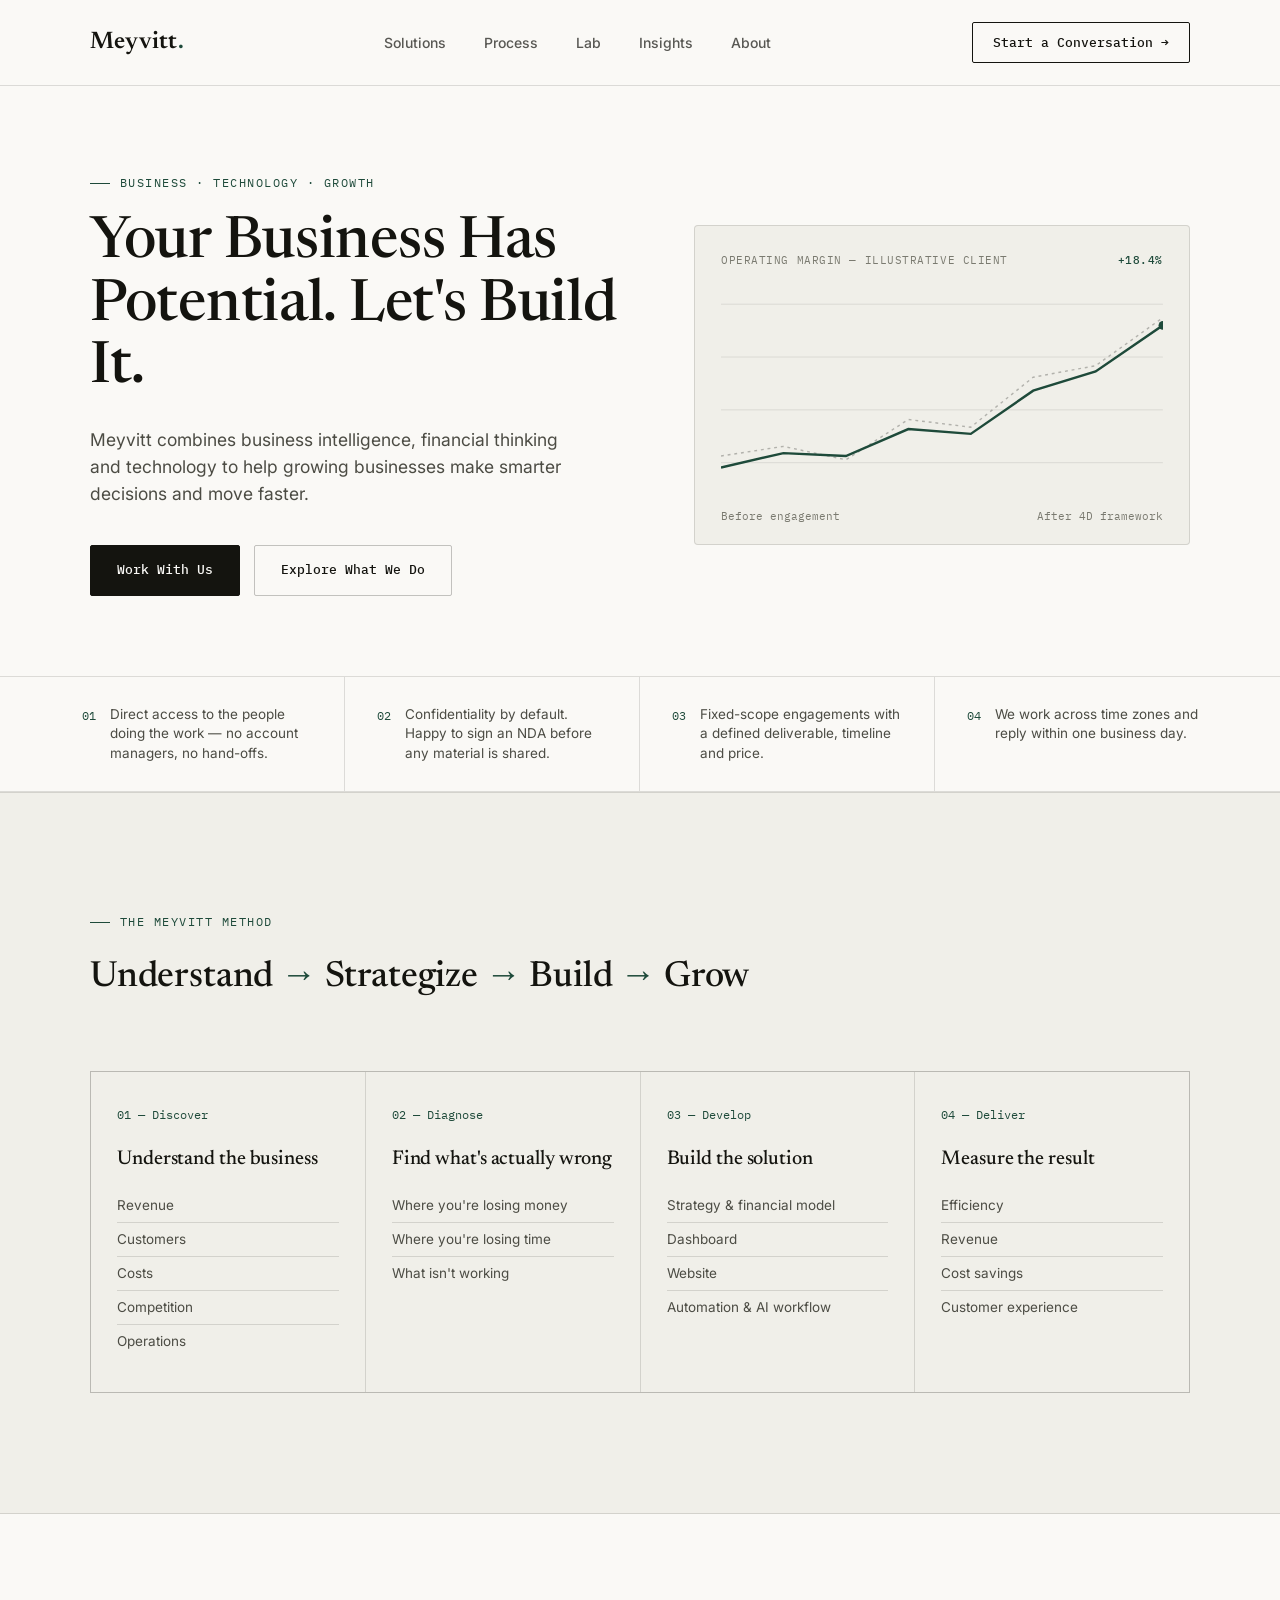
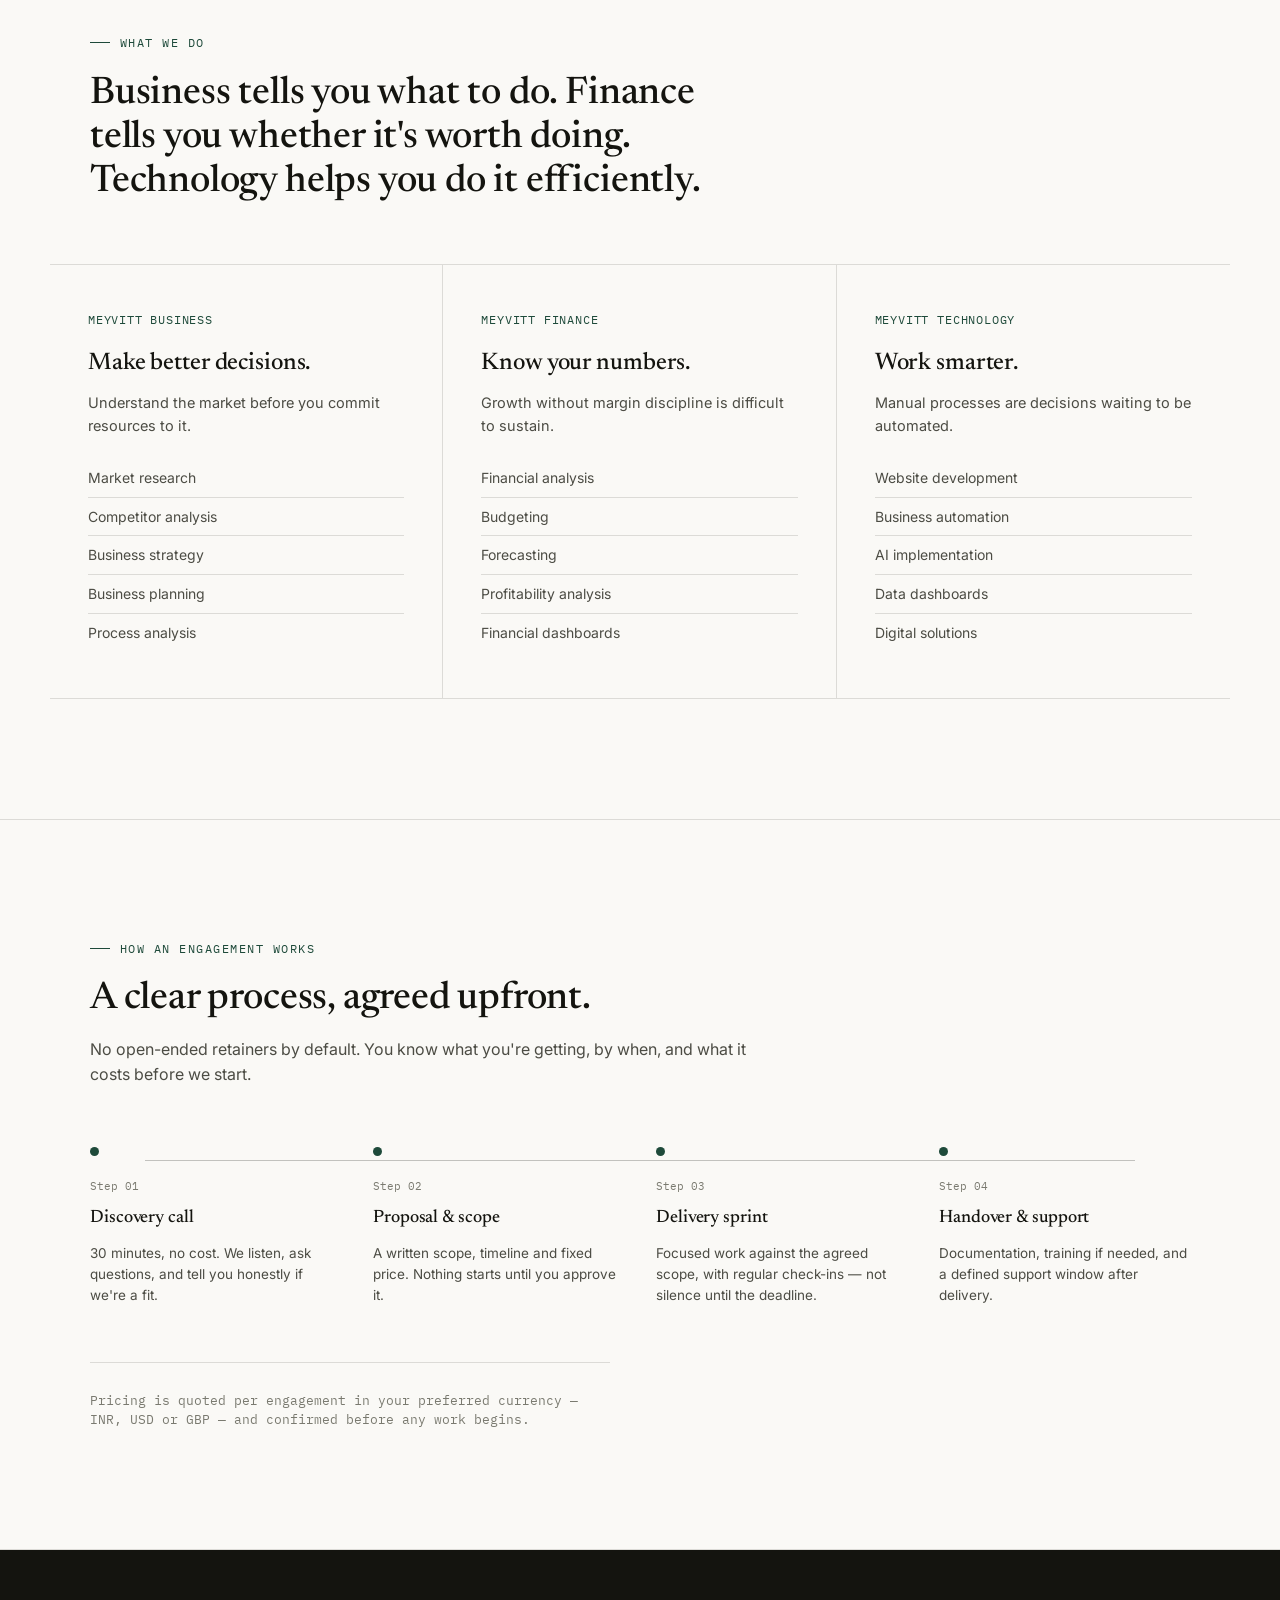
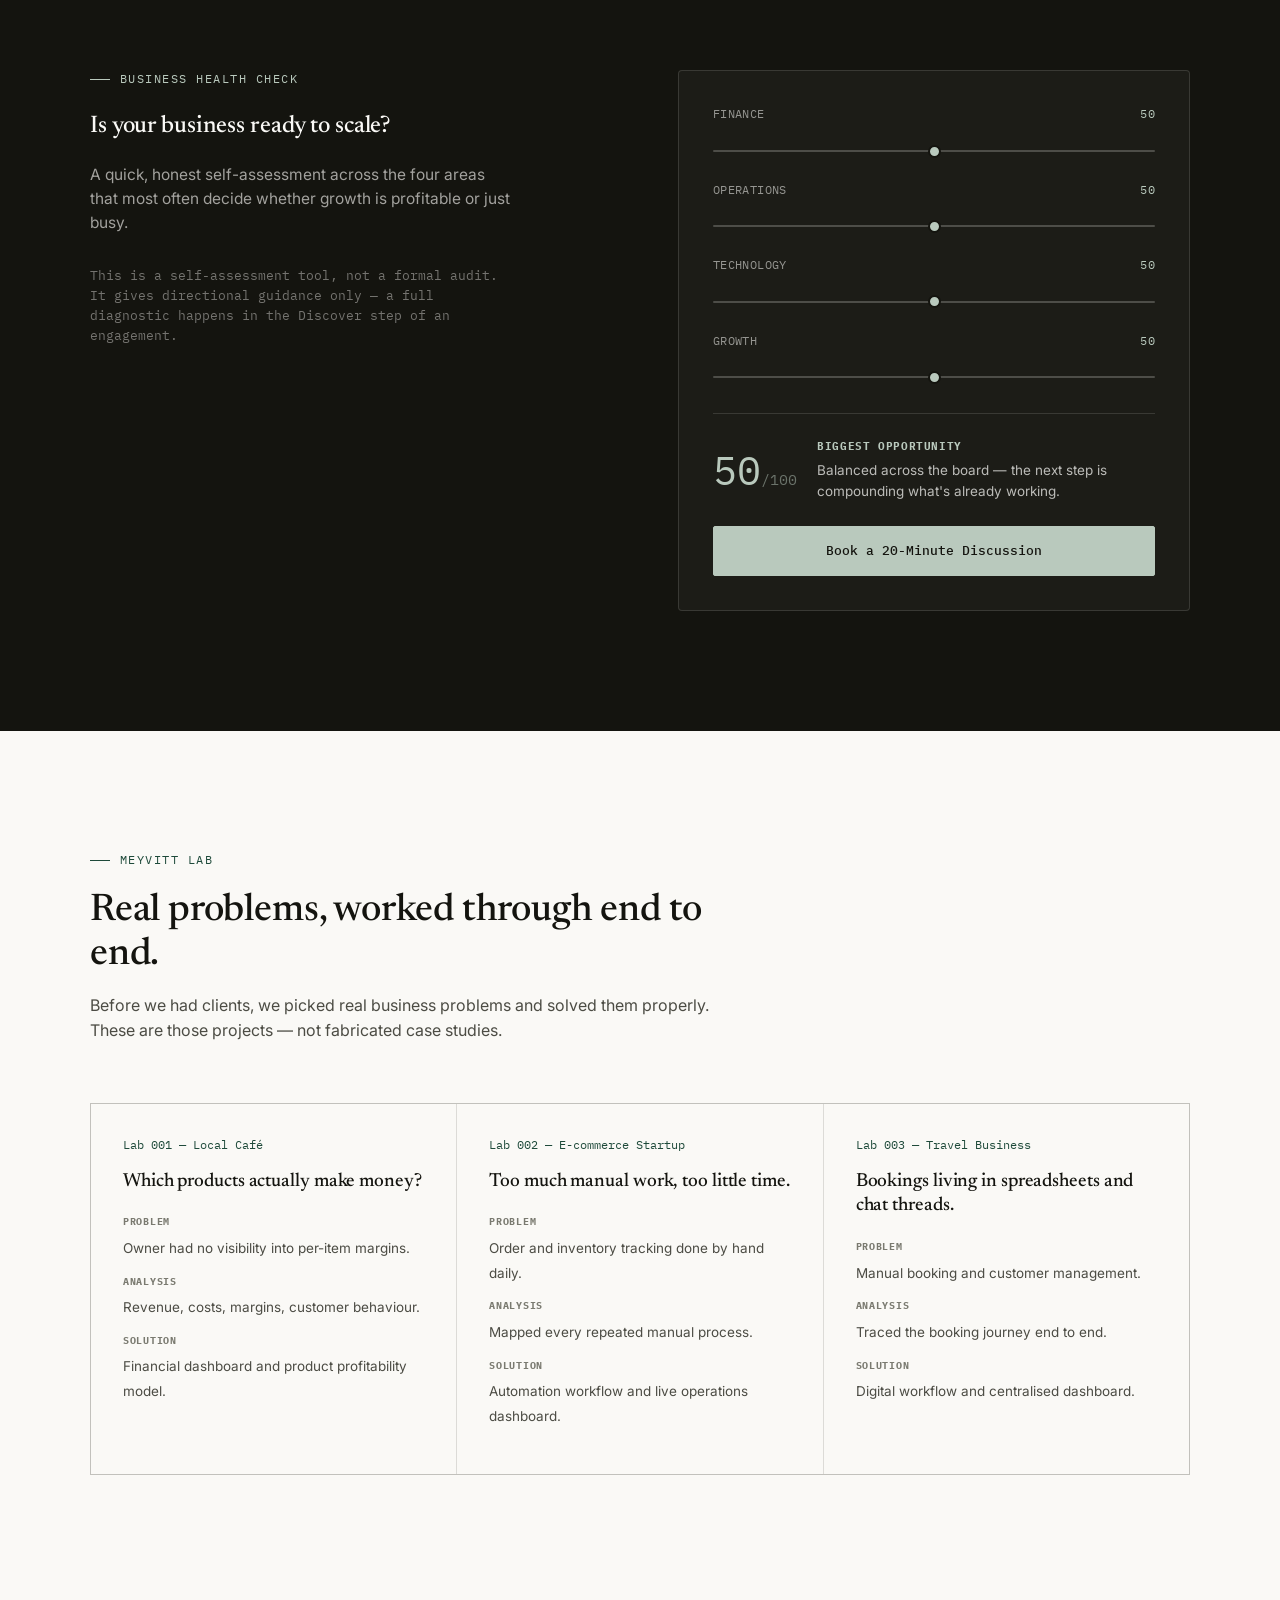
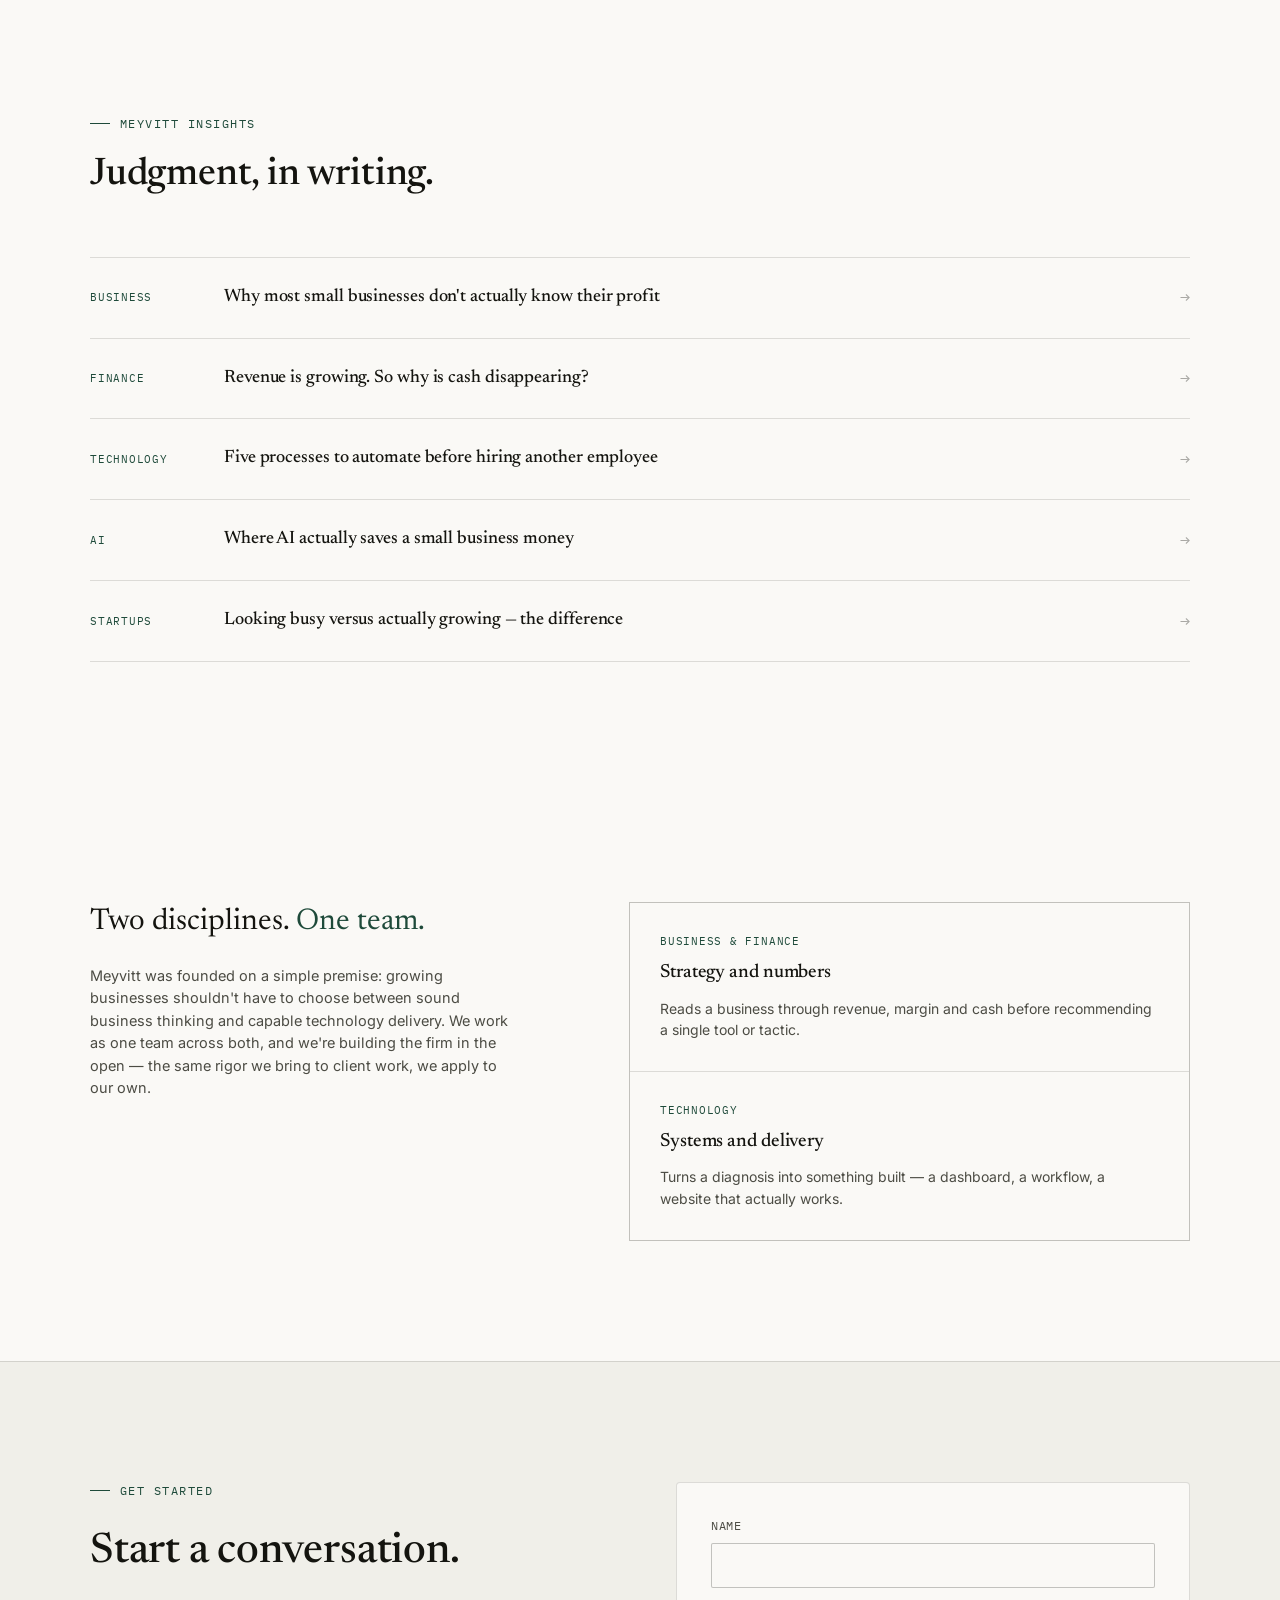
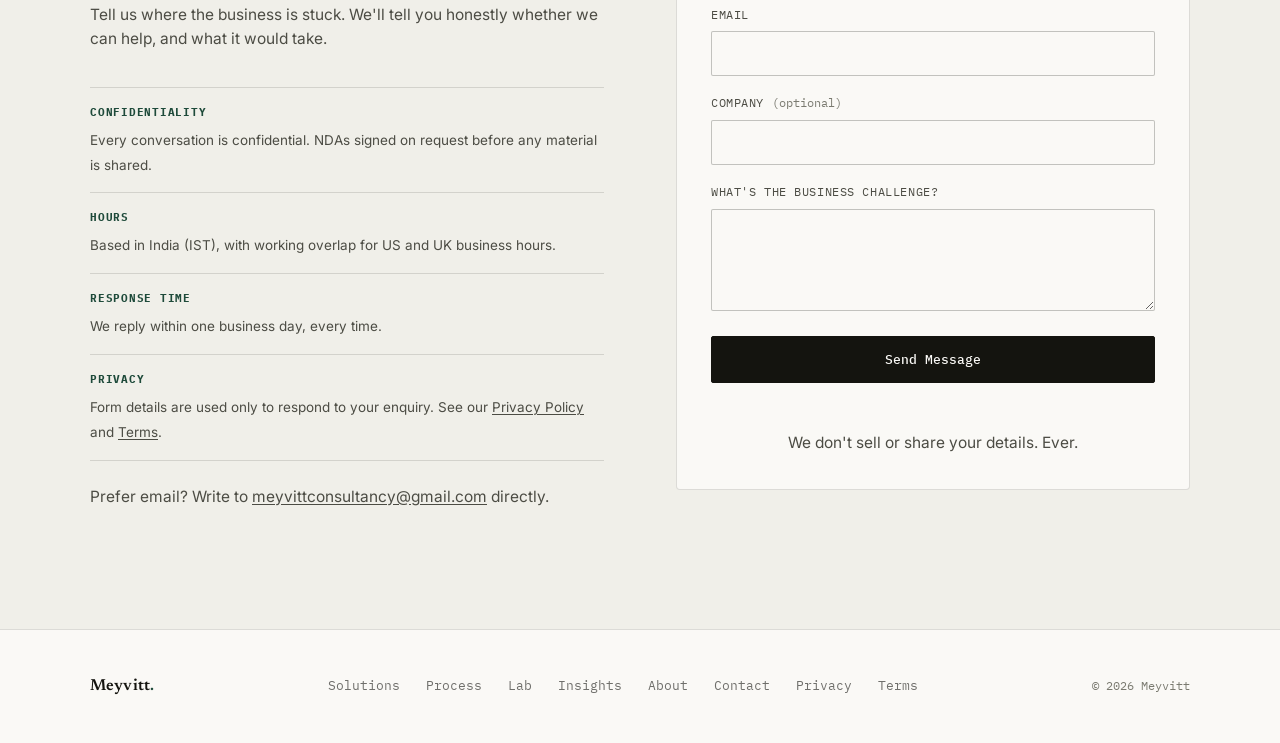
==== index.html @ edd6c5be "minor changes" ====
<!DOCTYPE html>
<html lang="en">
<head>
<meta charset="UTF-8">
<meta name="viewport" content="width=device-width, initial-scale=1.0">
<title>Meyvitt | Business · Technology · Growth </title>
<meta name="description" content="Meyvitt helps growing businesses understand their numbers, improve operations, and use technology to grow smarter. Business strategy, financial analysis and technology delivery, in one team.">

<!-- Meyvitt Favicon -->
<link rel="icon" type="image/png" href="meyvitt.png">
<link rel="apple-touch-icon" href="meyvitt.png">

<!-- Open Graph / social preview. og:image points to a placeholder path — add a real 1200x630 image at /og-image.jpg before launch. -->
<meta property="og:type" content="website">
<meta property="og:site_name" content="Meyvitt">
<meta property="og:title" content="Meyvitt — Business & Technology Consultancy">
<meta property="og:description" content="We help growing businesses understand their numbers, improve their operations, and use technology to grow smarter.">
<meta property="og:image" content="/og-image.jpg">
<meta property="og:url" content="https://meyvitt.netlify.app/">
<meta name="twitter:card" content="summary_large_image">
<meta name="twitter:title" content="Meyvitt — Business & Technology Consultancy">
<meta name="twitter:description" content="We help growing businesses understand their numbers, improve their operations, and use technology to grow smarter.">
<meta name="twitter:image" content="/og-image.jpg">
<link rel="canonical" href="https://meyvitt.netlify.app/">

<link rel="preconnect" href="https://fonts.googleapis.com">
<link href="https://fonts.googleapis.com/css2?family=Newsreader:ital,opsz,wght@0,6..72,400;0,6..72,500;0,6..72,600;1,6..72,500&family=IBM+Plex+Mono:wght@400;500&family=Inter:wght@400;500;600;700&display=swap" rel="stylesheet">

<!-- Structured data: helps search engines and AI assistants understand who MEYVITT is -->
<script type="application/ld+json">
{
  "@context": "https://schema.org",
  "@type": "ProfessionalService",
  "name": "Meyvitt",
  "description": "Meyvitt helps growing businesses understand their numbers, improve their operations, and use technology to grow smarter.",
  "url": "https://meyvitt.netlify.app/",
  "email": meyvittconsultancy@gmail.com",
  "areaServed": ["IN", "US", "GB"],
  "knowsAbout": ["Business strategy", "Market research", "Financial analysis", "Forecasting", "Business automation", "AI implementation", "Dashboards"],
  "makesOffer": [
    { "@type": "Offer", "itemOffered": { "@type": "Service", "name": "Meyvitt Business", "description": "Strategy, market research and business analysis." } },
    { "@type": "Offer", "itemOffered": { "@type": "Service", "name": "Meyvitt Technology", "description": "AI, automation, websites, data and dashboards." } }
  ]
}
</script>
<style>
  :root{
    --ink:#14140f;
    --ink-70:#4c4c44;
    --ink-50:#7a7a70;
    --paper:#faf9f6;
    --paper-2:#f0efe9;
    --paper-3:#e4e2d9;
    --forest:#1e4a3a;
    --forest-dim:#2c5c48;
    --sage:#b9c9bd;
    --line:rgba(20,20,15,0.13);
    --line-strong:rgba(20,20,15,0.24);
    --display:'Newsreader', serif;
    --mono:'IBM Plex Mono', monospace;
    --body:'Inter', sans-serif;
  }
  *{box-sizing:border-box; margin:0; padding:0;}
  html{scroll-behavior:smooth;}
  body{background:var(--paper); color:var(--ink); font-family:var(--body); line-height:1.55; -webkit-font-smoothing:antialiased; overflow-x:hidden;}
  a{color:inherit; text-decoration:none;}
  img{max-width:100%; display:block;}
  .wrap{max-width:1180px; margin:0 auto; padding:0 40px;}
  ::selection{background:var(--forest); color:var(--paper);}

  a:focus-visible, button:focus-visible, input:focus-visible, textarea:focus-visible{
    outline:2px solid var(--forest); outline-offset:3px; border-radius:2px;
  }
  .skip-link{
    position:absolute; left:-9999px; top:0; background:var(--ink); color:var(--paper);
    padding:14px 22px; z-index:999; font-family:var(--mono); font-size:13px;
  }
  .skip-link:focus{left:16px; top:16px;}

  .eyebrow{
    font-family:var(--mono); font-size:11.5px; letter-spacing:0.13em; text-transform:uppercase;
    color:var(--forest); display:flex; align-items:center; gap:10px; margin-bottom:20px;
  }
  .eyebrow::before{content:''; width:20px; height:1px; background:var(--forest);}
  h1,h2,h3{font-family:var(--display); font-weight:500; letter-spacing:-0.005em; color:var(--ink);}
  .num{font-family:var(--mono);}

  @media (prefers-reduced-motion: reduce){
    *{animation-duration:0.01ms !important; animation-iteration-count:1 !important; transition-duration:0.01ms !important; scroll-behavior:auto !important;}
  }

  /* NAV */
  header{position:sticky; top:0; z-index:200; background:rgba(250,249,246,0.92); backdrop-filter:blur(10px); border-bottom:1px solid var(--line);}
  nav{display:flex; align-items:center; justify-content:space-between; padding:22px 40px; max-width:1180px; margin:0 auto;}
  .logo{font-family:var(--display); font-weight:600; font-size:24px; letter-spacing:0.01em;}
  .logo em{font-style:normal; color:var(--forest);}
  .nav-links{display:flex; gap:38px; font-size:14px; font-weight:500;}
  .nav-links a{opacity:0.7; transition:opacity .2s; position:relative;}
  .nav-links a:hover{opacity:1;}
  .nav-cta{font-family:var(--mono); font-size:12.5px; font-weight:500; border:1px solid var(--ink); padding:10px 20px; border-radius:2px; transition:background .2s, color .2s;}
  .nav-cta:hover{background:var(--ink); color:var(--paper);}
  .burger{display:none; flex-direction:column; gap:5px; cursor:pointer; border:none; background:none; padding:6px;}
  .burger span{width:22px; height:1.5px; background:var(--ink); display:block;}
  .mobile-menu{display:none;}

  @media (max-width: 860px){
    .nav-links, .nav-cta{display:none;}
    .burger{display:flex;}
    .mobile-menu{
      display:none; position:fixed; inset:0; top:66px; background:var(--paper); z-index:190;
      padding:36px 40px; flex-direction:column; gap:26px; font-size:20px; font-family:var(--display);
    }
    .mobile-menu.open{display:flex;}
    .mobile-menu a{border-bottom:1px solid var(--line); padding-bottom:18px;}
    .mobile-menu .nav-cta{display:inline-flex; margin-top:6px;}
  }

  /* HERO */
  .hero{padding:88px 0 0;}
  .hero-grid{display:grid; grid-template-columns:1.05fr 0.95fr; gap:56px; align-items:center;}
  .hero h1{font-size:clamp(36px, 4.6vw, 58px); line-height:1.08; max-width:600px;}
  .hero p.sub{font-size:17.5px; color:var(--ink-70); max-width:480px; margin:26px 0 38px;}
  .hero-ctas{display:flex; gap:14px; flex-wrap:wrap;}
  .btn{font-family:var(--mono); font-size:13px; font-weight:500; padding:14px 26px; border-radius:2px; display:inline-flex; align-items:center; gap:8px; transition:transform .18s, background .18s, color .18s, border-color .18s;}
  .btn-primary{background:var(--ink); color:var(--paper); border:1px solid var(--ink);}
  .btn-primary:hover{background:var(--forest); border-color:var(--forest); transform:translateY(-2px);}
  .btn-ghost{border:1px solid var(--line-strong); color:var(--ink);}
  .btn-ghost:hover{border-color:var(--ink); transform:translateY(-2px);}

  .hero-chart{background:var(--paper-2); border:1px solid var(--line); border-radius:4px; padding:26px 26px 20px;}
  .hero-chart .chart-label{display:flex; justify-content:space-between; font-family:var(--mono); font-size:11px; color:var(--ink-50); letter-spacing:0.05em; text-transform:uppercase; margin-bottom:16px;}
  .hero-chart .chart-label b{color:var(--forest); font-weight:500;}
  .hero-chart svg{width:100%; height:auto; display:block;}
  .chart-foot{display:flex; justify-content:space-between; margin-top:12px; font-family:var(--mono); font-size:10.5px; color:var(--ink-50);}

  /* TRUST STRIP */
  .trust{border-top:1px solid var(--line); border-bottom:1px solid var(--line); margin-top:80px;}
  .trust-grid{display:grid; grid-template-columns:repeat(4,1fr);}
  .trust-item{padding:28px 32px; border-right:1px solid var(--line); display:flex; gap:14px; align-items:flex-start;}
  .trust-item:last-child{border-right:none;}
  .trust-item .t-num{font-family:var(--mono); font-size:12px; color:var(--forest); flex-shrink:0; padding-top:2px;}
  .trust-item p{font-size:13.5px; color:var(--ink-70); line-height:1.45;}

  section{padding:120px 0;}
  .section-head{max-width:660px; margin-bottom:60px;}
  .section-head h2{font-size:clamp(27px,3.6vw,38px); line-height:1.16;}
  .section-head p{color:var(--ink-70); font-size:16px; margin-top:16px;}

  /* METHOD */
  .method{background:var(--paper-2); border-top:1px solid var(--line); border-bottom:1px solid var(--line);}
  .method-statement{font-family:var(--display); font-size:clamp(24px,3.4vw,36px); margin-bottom:64px; max-width:760px;}
  .method-statement .arrow{color:var(--forest);}
  .method-grid{display:grid; grid-template-columns:repeat(4,1fr); gap:1px; background:var(--line); border:1px solid var(--line);}
  .method-card{background:var(--paper-2); padding:34px 26px;}
  .method-card .index{font-family:var(--mono); font-size:12px; color:var(--forest); margin-bottom:20px; display:block;}
  .method-card h3{font-size:20px; margin-bottom:14px;}
  .method-card ul{list-style:none; font-size:13.5px; color:var(--ink-70);}
  .method-card li{padding:6px 0; border-top:1px solid var(--line);}
  .method-card li:first-child{border-top:none;}

  /* PILLARS */
  .pillars-grid{display:grid; grid-template-columns:repeat(3,1fr); border-top:1px solid var(--line);}
  .pillar{padding:46px 38px; border-right:1px solid var(--line); border-bottom:1px solid var(--line);}
  .pillar:last-child{border-right:none;}
  .pillar .tag{font-family:var(--mono); font-size:11.5px; color:var(--forest); letter-spacing:0.07em; text-transform:uppercase; margin-bottom:16px; display:block;}
  .pillar h3{font-size:24px; margin-bottom:10px;}
  .pillar p.line{color:var(--ink-70); font-size:14.5px; margin-bottom:22px;}
  .pillar ul{list-style:none; font-size:14px;}
  .pillar li{padding:8px 0; border-top:1px solid var(--line); color:var(--ink-70);}
  .pillar li:first-child{border-top:none;}

  /* ENGAGEMENT PROCESS */
  .process-grid{display:grid; grid-template-columns:repeat(4,1fr); gap:32px; position:relative;}
  .process-grid::before{content:''; position:absolute; top:13px; left:5%; right:5%; height:1px; background:var(--line-strong); z-index:0;}
  .process-step{position:relative; z-index:1;}
  .process-step .dot{width:9px; height:9px; border-radius:50%; background:var(--forest); margin-bottom:22px;}
  .process-step .p-num{font-family:var(--mono); font-size:11px; color:var(--ink-50); margin-bottom:10px; display:block;}
  .process-step h3{font-size:18px; margin-bottom:10px;}
  .process-step p{font-size:13.5px; color:var(--ink-70);}
  .pricing-note{margin-top:56px; padding-top:28px; border-top:1px solid var(--line); font-family:var(--mono); font-size:12.5px; color:var(--ink-50); max-width:520px;}

  /* HEALTH CHECK */
  .health{background:var(--ink); color:var(--paper);}
  .health .eyebrow{color:var(--sage);}
  .health .eyebrow::before{background:var(--sage);}
  .health h2{color:var(--paper);}
  .health-inner{display:grid; grid-template-columns:1fr 1fr; gap:76px; align-items:start;}
  .health-copy p{color:rgba(250,249,246,0.62); font-size:15.5px; margin:18px 0 30px; max-width:420px;}
  .health-note{font-size:12.5px; color:rgba(250,249,246,0.42); font-family:var(--mono); margin-top:30px; max-width:420px; line-height:1.6;}
  .health-panel{background:#1c1c17; border:1px solid rgba(250,249,246,0.13); padding:34px; border-radius:4px;}
  .hc-row{margin-bottom:22px;}
  .hc-row label{display:flex; justify-content:space-between; font-family:var(--mono); font-size:12px; letter-spacing:0.03em; text-transform:uppercase; color:rgba(250,249,246,0.55); margin-bottom:10px;}
  .hc-row label span{color:var(--sage);}
  input[type=range]{-webkit-appearance:none; width:100%; height:2px; background:rgba(250,249,246,0.22); outline:none; border-radius:2px;}
  input[type=range]::-webkit-slider-thumb{-webkit-appearance:none; width:13px; height:13px; border-radius:50%; background:var(--sage); cursor:pointer; border:2px solid #14140f;}
  input[type=range]::-moz-range-thumb{width:13px; height:13px; border-radius:50%; background:var(--sage); border:2px solid #14140f; cursor:pointer;}
  .hc-result{margin-top:28px; padding-top:24px; border-top:1px solid rgba(250,249,246,0.13); display:flex; align-items:center; gap:20px;}
  .score-num{font-family:var(--mono); font-size:40px; color:var(--sage); line-height:1;}
  .score-num small{font-size:15px; opacity:0.5;}
  .hc-opportunity{font-size:13.5px; color:rgba(250,249,246,0.72); flex:1;}
  .hc-opportunity b{display:block; font-family:var(--mono); font-size:10.5px; letter-spacing:0.06em; text-transform:uppercase; margin-bottom:6px; color:var(--sage);}
  .health-panel .btn-primary{margin-top:24px; width:100%; justify-content:center; background:var(--sage); color:#14140f; border-color:var(--sage);}
  .health-panel .btn-primary:hover{background:var(--paper); border-color:var(--paper);}

  /* LAB */
  .lab-grid{display:grid; grid-template-columns:repeat(3,1fr); gap:1px; background:var(--line); border:1px solid var(--line);}
  .lab-card{padding:32px; background:var(--paper); transition:background .2s;}
  .lab-card:hover{background:var(--paper-2);}
  .lab-card .lab-id{font-family:var(--mono); font-size:11.5px; color:var(--forest); margin-bottom:16px; display:block;}
  .lab-card h3{font-size:19px; margin-bottom:20px; line-height:1.3;}
  .lab-field{margin-bottom:14px;}
  .lab-field b{font-family:var(--mono); font-size:10px; letter-spacing:0.07em; text-transform:uppercase; color:var(--ink-50); display:block; margin-bottom:5px;}
  .lab-field span{font-size:13.5px; color:var(--ink-70);}

  /* INSIGHTS */
  .insights-list{border-top:1px solid var(--line);}
  .insight-row{display:flex; align-items:center; justify-content:space-between; gap:24px; padding:26px 0; border-bottom:1px solid var(--line); transition:padding-left .2s;}
  .insight-row:hover{padding-left:8px;}
  .insight-row .cat{font-family:var(--mono); font-size:11px; letter-spacing:0.07em; text-transform:uppercase; color:var(--forest); width:110px; flex-shrink:0;}
  .insight-row h3{font-size:18px; font-weight:500; flex:1;}
  .insight-row .arrow{font-family:var(--mono); opacity:0.35; font-size:17px;}

  /* ABOUT */
  .about-inner{display:grid; grid-template-columns:0.9fr 1.1fr; gap:80px;}
  .about-statement{font-family:var(--display); font-size:clamp(23px,2.8vw,30px); line-height:1.35;}
  .about-statement .accent{color:var(--forest);}
  .about-text{color:var(--ink-70); font-size:14.5px; margin-top:22px; max-width:420px;}
  .founders{display:flex; flex-direction:column; gap:1px; background:var(--line); border:1px solid var(--line);}
  .founder{background:var(--paper); padding:30px;}
  .founder .role{font-family:var(--mono); font-size:11px; letter-spacing:0.07em; text-transform:uppercase; color:var(--forest); margin-bottom:8px; display:block;}
  .founder h3{font-size:19px; margin-bottom:10px;}
  .founder p{color:var(--ink-70); font-size:14px;}

  /* CONTACT / FOOTER */
  .contact{background:var(--paper-2); border-top:1px solid var(--line);}
  .contact h2{font-size:clamp(28px,4vw,42px); margin-bottom:18px;}
  .contact p{color:var(--ink-70); font-size:15.5px;}
  .contact-grid{display:grid; grid-template-columns:1fr 1fr; gap:72px; align-items:start;}
  .contact-facts{list-style:none; margin-top:36px; border-top:1px solid var(--line);}
  .contact-facts li{padding:16px 0; border-bottom:1px solid var(--line);}
  .contact-facts b{display:block; font-family:var(--mono); font-size:11px; letter-spacing:0.07em; text-transform:uppercase; color:var(--forest); margin-bottom:6px;}
  .contact-facts span{font-size:13.5px; color:var(--ink-70);}
  .contact-facts a{text-decoration:underline; text-underline-offset:2px;}
  .contact-alt{margin-top:24px; font-size:14px;}
  .contact-alt a{text-decoration:underline; text-underline-offset:2px;}

  .contact-form{background:var(--paper); border:1px solid var(--line); border-radius:4px; padding:34px;}
  .form-row{margin-bottom:18px;}
  .form-row label{display:block; font-family:var(--mono); font-size:11.5px; letter-spacing:0.05em; text-transform:uppercase; color:var(--ink-70); margin-bottom:8px;}
  .form-row .optional{text-transform:none; letter-spacing:0; color:var(--ink-50);}
  .form-row input, .form-row textarea{
    width:100%; font-family:var(--body); font-size:15px; color:var(--ink);
    background:var(--paper); border:1px solid var(--line-strong); border-radius:2px;
    padding:12px 14px; resize:vertical;
  }
  .form-row input:focus, .form-row textarea:focus{border-color:var(--forest);}
  .contact-form .btn-primary{width:100%; justify-content:center; border-radius:2px; cursor:pointer;}
  .form-status{margin-top:14px; font-size:13.5px; min-height:18px;}
  .form-status.success{color:var(--forest);}
  .form-status.error{color:#a13a2b;}
  .form-fineprint{margin-top:16px; font-size:12px; color:var(--ink-50); text-align:center;}
  footer{padding:44px 0; border-top:1px solid var(--line);}
  .foot-inner{display:flex; justify-content:space-between; align-items:center; flex-wrap:wrap; gap:16px;}
  .foot-links{display:flex; gap:26px; font-size:13px; font-family:var(--mono);}
  .foot-links a{opacity:0.6; transition:opacity .2s;}
  .foot-links a:hover{opacity:1;}
  .foot-small{font-family:var(--mono); font-size:11.5px; color:var(--ink-50);}

  .reveal{opacity:0; transform:translateY(16px); transition:opacity .6s ease, transform .6s ease;}
  .reveal.in{opacity:1; transform:translateY(0);}

  @media (max-width: 940px){
    .hero-grid{grid-template-columns:1fr;}
    .trust-grid{grid-template-columns:1fr 1fr;}
    .trust-item{border-bottom:1px solid var(--line);}
    .method-grid{grid-template-columns:1fr 1fr;}
    .pillars-grid{grid-template-columns:1fr;}
    .pillar{border-right:none;}
    .process-grid{grid-template-columns:1fr 1fr; row-gap:40px;}
    .process-grid::before{display:none;}
    .health-inner{grid-template-columns:1fr; gap:40px;}
    .lab-grid{grid-template-columns:1fr;}
    .about-inner{grid-template-columns:1fr; gap:40px;}
    .contact-grid{grid-template-columns:1fr; gap:44px;}
    section{padding:80px 0;}
    .insight-row{flex-wrap:wrap;}
  }
  @media (max-width: 560px){
    .method-grid, .process-grid, .trust-grid{grid-template-columns:1fr;}
    .wrap{padding:0 22px;}
    nav{padding:18px 22px;}
    .hero{padding-top:64px;}
  }
</style>
</head>
<body>

<a href="#main-content" class="skip-link">Skip to main content</a>

<header>
  <nav>
    <a href="#top" class="logo">Meyvitt<em>.</em></a>
    <div class="nav-links">
      <a href="#solutions">Solutions</a>
      <a href="#process">Process</a>
      <a href="#lab">Lab</a>
      <a href="#insights">Insights</a>
      <a href="#about">About</a>
    </div>
    <a href="#contact" class="nav-cta">Start a Conversation →</a>
    <button class="burger" id="burgerBtn" aria-label="Menu"><span></span><span></span><span></span></button>
  </nav>
  <div class="mobile-menu" id="mobileMenu">
    <a href="#solutions">Solutions</a>
    <a href="#process">Process</a>
    <a href="#lab">Lab</a>
    <a href="#insights">Insights</a>
    <a href="#about">About</a>
    <a href="#contact" class="btn btn-primary">Start a Conversation →</a>
  </div>
</header>

<main id="top">
  <div id="main-content"></div>

  <!-- HERO -->
  <section class="hero">
    <div class="wrap">
      <div class="hero-grid">
        <div class="reveal">
          <div class="eyebrow">Business · Technology · Growth</div>
          <h1>Your Business Has Potential. Let's Build It.</h1>
          <p class="sub">Meyvitt combines business intelligence, financial thinking and technology to help growing businesses make smarter decisions and move faster.</p>
          <div class="hero-ctas">
            <a href="#contact" class="btn btn-primary">Work With Us</a>
            <a href="#solutions" class="btn btn-ghost">Explore What We Do</a>
          </div>
        </div>
        <div class="hero-chart reveal">
          <div class="chart-label"><span>Operating Margin — Illustrative Client</span><b>+18.4%</b></div>
          <svg viewBox="0 0 460 220" preserveAspectRatio="none" role="img" aria-label="Illustrative chart showing operating margin improving after a Meyvitt engagement, from a lower starting line to a higher ending point">
            <line x1="0" y1="20" x2="460" y2="20" stroke="rgba(20,20,15,0.10)" stroke-width="1"/>
            <line x1="0" y1="75" x2="460" y2="75" stroke="rgba(20,20,15,0.10)" stroke-width="1"/>
            <line x1="0" y1="130" x2="460" y2="130" stroke="rgba(20,20,15,0.10)" stroke-width="1"/>
            <line x1="0" y1="185" x2="460" y2="185" stroke="rgba(20,20,15,0.10)" stroke-width="1"/>
            <path d="M0,178 L65,168 L130,182 L195,140 L260,148 L325,96 L390,84 L460,34" fill="none" stroke="rgba(20,20,15,0.28)" stroke-width="1.5" stroke-dasharray="3 4"/>
            <path id="growthLine" d="M0,190 L65,175 L130,178 L195,150 L260,155 L325,110 L390,90 L460,42" fill="none" stroke="#1e4a3a" stroke-width="2.5"/>
            <circle cx="460" cy="42" r="4.5" fill="#1e4a3a"/>
          </svg>
          <div class="chart-foot"><span>Before engagement</span><span>After 4D framework</span></div>
        </div>
      </div>
    </div>

    <div class="trust">
      <div class="wrap" style="padding:0;">
        <div class="trust-grid">
          <div class="trust-item"><span class="t-num num">01</span><p>Direct access to the people doing the work — no account managers, no hand-offs.</p></div>
          <div class="trust-item"><span class="t-num num">02</span><p>Confidentiality by default. Happy to sign an NDA before any material is shared.</p></div>
          <div class="trust-item"><span class="t-num num">03</span><p>Fixed-scope engagements with a defined deliverable, timeline and price.</p></div>
          <div class="trust-item"><span class="t-num num">04</span><p>We work across time zones and reply within one business day.</p></div>
        </div>
      </div>
    </div>
  </section>

  <!-- METHOD -->
  <section class="method">
    <div class="wrap">
      <div class="eyebrow reveal">The Meyvitt Method</div>
      <h2 class="method-statement reveal">Understand <span class="arrow">→</span> Strategize <span class="arrow">→</span> Build <span class="arrow">→</span> Grow</h2>
      <div class="method-grid reveal">
        <div class="method-card">
          <span class="index num">01 — Discover</span>
          <h3>Understand the business</h3>
          <ul><li>Revenue</li><li>Customers</li><li>Costs</li><li>Competition</li><li>Operations</li></ul>
        </div>
        <div class="method-card">
          <span class="index num">02 — Diagnose</span>
          <h3>Find what's actually wrong</h3>
          <ul><li>Where you're losing money</li><li>Where you're losing time</li><li>What isn't working</li></ul>
        </div>
        <div class="method-card">
          <span class="index num">03 — Develop</span>
          <h3>Build the solution</h3>
          <ul><li>Strategy & financial model</li><li>Dashboard</li><li>Website</li><li>Automation & AI workflow</li></ul>
        </div>
        <div class="method-card">
          <span class="index num">04 — Deliver</span>
          <h3>Measure the result</h3>
          <ul><li>Efficiency</li><li>Revenue</li><li>Cost savings</li><li>Customer experience</li></ul>
        </div>
      </div>
    </div>
  </section>

  <!-- SOLUTIONS -->
  <section id="solutions">
    <div class="wrap">
      <div class="section-head reveal">
        <div class="eyebrow">What We Do</div>
        <h2>Business tells you what to do. Finance tells you whether it's worth doing. Technology helps you do it efficiently.</h2>
      </div>
    </div>
    <div class="wrap" style="padding:0;">
      <div class="pillars-grid reveal">
        <div class="pillar">
          <span class="tag">Meyvitt Business</span>
          <h3>Make better decisions.</h3>
          <p class="line">Understand the market before you commit resources to it.</p>
          <ul><li>Market research</li><li>Competitor analysis</li><li>Business strategy</li><li>Business planning</li><li>Process analysis</li></ul>
        </div>
        <div class="pillar">
          <span class="tag">Meyvitt Finance</span>
          <h3>Know your numbers.</h3>
          <p class="line">Growth without margin discipline is difficult to sustain.</p>
          <ul><li>Financial analysis</li><li>Budgeting</li><li>Forecasting</li><li>Profitability analysis</li><li>Financial dashboards</li></ul>
        </div>
        <div class="pillar">
          <span class="tag">Meyvitt Technology</span>
          <h3>Work smarter.</h3>
          <p class="line">Manual processes are decisions waiting to be automated.</p>
          <ul><li>Website development</li><li>Business automation</li><li>AI implementation</li><li>Data dashboards</li><li>Digital solutions</li></ul>
        </div>
      </div>
    </div>
  </section>

  <!-- PROCESS -->
  <section id="process" style="border-top:1px solid var(--line); border-bottom:1px solid var(--line);">
    <div class="wrap">
      <div class="section-head reveal">
        <div class="eyebrow">How An Engagement Works</div>
        <h2>A clear process, agreed upfront.</h2>
        <p>No open-ended retainers by default. You know what you're getting, by when, and what it costs before we start.</p>
      </div>
      <div class="process-grid reveal">
        <div class="process-step"><div class="dot"></div><span class="p-num">Step 01</span><h3>Discovery call</h3><p>30 minutes, no cost. We listen, ask questions, and tell you honestly if we're a fit.</p></div>
        <div class="process-step"><div class="dot"></div><span class="p-num">Step 02</span><h3>Proposal & scope</h3><p>A written scope, timeline and fixed price. Nothing starts until you approve it.</p></div>
        <div class="process-step"><div class="dot"></div><span class="p-num">Step 03</span><h3>Delivery sprint</h3><p>Focused work against the agreed scope, with regular check-ins — not silence until the deadline.</p></div>
        <div class="process-step"><div class="dot"></div><span class="p-num">Step 04</span><h3>Handover & support</h3><p>Documentation, training if needed, and a defined support window after delivery.</p></div>
      </div>
      <p class="pricing-note">Pricing is quoted per engagement in your preferred currency — INR, USD or GBP — and confirmed before any work begins.</p>
    </div>
  </section>

  <!-- HEALTH CHECK -->
  <section class="health">
    <div class="wrap health-inner">
      <div class="health-copy reveal">
        <div class="eyebrow">Business Health Check</div>
        <h2>Is your business ready to scale?</h2>
        <p>A quick, honest self-assessment across the four areas that most often decide whether growth is profitable or just busy.</p>
        <div class="health-note">This is a self-assessment tool, not a formal audit. It gives directional guidance only — a full diagnostic happens in the Discover step of an engagement.</div>
      </div>
      <div class="health-panel reveal">
        <div class="hc-row"><label>Finance <span id="v-finance">50</span></label><input type="range" min="0" max="100" value="50" id="s-finance"></div>
        <div class="hc-row"><label>Operations <span id="v-operations">50</span></label><input type="range" min="0" max="100" value="50" id="s-operations"></div>
        <div class="hc-row"><label>Technology <span id="v-technology">50</span></label><input type="range" min="0" max="100" value="50" id="s-technology"></div>
        <div class="hc-row"><label>Growth <span id="v-growth">50</span></label><input type="range" min="0" max="100" value="50" id="s-growth"></div>
        <div class="hc-result">
          <div class="score-num" id="score-total">50<small>/100</small></div>
          <div class="hc-opportunity"><b>Biggest opportunity</b><span id="opportunity-text">Balanced across the board — keep an eye on all four.</span></div>
        </div>
        <a href="#contact" class="btn btn-primary">Book a 20-Minute Discussion</a>
      </div>
    </div>
  </section>

  <!-- LAB -->
  <section id="lab">
    <div class="wrap">
      <div class="section-head reveal">
        <div class="eyebrow">Meyvitt Lab</div>
        <h2>Real problems, worked through end to end.</h2>
        <p>Before we had clients, we picked real business problems and solved them properly. These are those projects — not fabricated case studies.</p>
      </div>
      <div class="lab-grid reveal">
        <div class="lab-card">
          <span class="lab-id num">Lab 001 — Local Café</span>
          <h3>Which products actually make money?</h3>
          <div class="lab-field"><b>Problem</b><span>Owner had no visibility into per-item margins.</span></div>
          <div class="lab-field"><b>Analysis</b><span>Revenue, costs, margins, customer behaviour.</span></div>
          <div class="lab-field"><b>Solution</b><span>Financial dashboard and product profitability model.</span></div>
        </div>
        <div class="lab-card">
          <span class="lab-id num">Lab 002 — E-commerce Startup</span>
          <h3>Too much manual work, too little time.</h3>
          <div class="lab-field"><b>Problem</b><span>Order and inventory tracking done by hand daily.</span></div>
          <div class="lab-field"><b>Analysis</b><span>Mapped every repeated manual process.</span></div>
          <div class="lab-field"><b>Solution</b><span>Automation workflow and live operations dashboard.</span></div>
        </div>
        <div class="lab-card">
          <span class="lab-id num">Lab 003 — Travel Business</span>
          <h3>Bookings living in spreadsheets and chat threads.</h3>
          <div class="lab-field"><b>Problem</b><span>Manual booking and customer management.</span></div>
          <div class="lab-field"><b>Analysis</b><span>Traced the booking journey end to end.</span></div>
          <div class="lab-field"><b>Solution</b><span>Digital workflow and centralised dashboard.</span></div>
        </div>
      </div>
    </div>
  </section>

  <!-- INSIGHTS -->
  <section id="insights">
    <div class="wrap">
      <div class="section-head reveal">
        <div class="eyebrow">Meyvitt Insights</div>
        <h2>Judgment, in writing.</h2>
      </div>
      <div class="insights-list reveal">
        <a href="#" class="insight-row"><span class="cat">Business</span><h3>Why most small businesses don't actually know their profit</h3><span class="arrow">→</span></a>
        <a href="#" class="insight-row"><span class="cat">Finance</span><h3>Revenue is growing. So why is cash disappearing?</h3><span class="arrow">→</span></a>
        <a href="#" class="insight-row"><span class="cat">Technology</span><h3>Five processes to automate before hiring another employee</h3><span class="arrow">→</span></a>
        <a href="#" class="insight-row"><span class="cat">AI</span><h3>Where AI actually saves a small business money</h3><span class="arrow">→</span></a>
        <a href="#" class="insight-row"><span class="cat">Startups</span><h3>Looking busy versus actually growing — the difference</h3><span class="arrow">→</span></a>
      </div>
    </div>
  </section>

  <!-- ABOUT -->
  <section id="about">
    <div class="wrap about-inner">
      <div class="reveal">
        <p class="about-statement">Two disciplines. <span class="accent">One team.</span></p>
        <p class="about-text">Meyvitt was founded on a simple premise: growing businesses shouldn't have to choose between sound business thinking and capable technology delivery. We work as one team across both, and we're building the firm in the open — the same rigor we bring to client work, we apply to our own.</p>
      </div>
      <div class="founders reveal">
        <div class="founder"><span class="role">Business & Finance</span><h3>Strategy and numbers</h3><p>Reads a business through revenue, margin and cash before recommending a single tool or tactic.</p></div>
        <div class="founder"><span class="role">Technology</span><h3>Systems and delivery</h3><p>Turns a diagnosis into something built — a dashboard, a workflow, a website that actually works.</p></div>
      </div>
    </div>
  </section>

  <!-- CONTACT -->
  <section class="contact" id="contact">
    <div class="wrap">
      <div class="contact-grid">
        <div class="contact-copy reveal">
          <div class="eyebrow">Get Started</div>
          <h2>Start a conversation.</h2>
          <p>Tell us where the business is stuck. We'll tell you honestly whether we can help, and what it would take.</p>

          <ul class="contact-facts">
            <li><b>Confidentiality</b><span>Every conversation is confidential. NDAs signed on request before any material is shared.</span></li>
            <li><b>Hours</b><span>Based in India (IST), with working overlap for US and UK business hours.</span></li>
            <li><b>Response time</b><span>We reply within one business day, every time.</span></li>
            <li><b>Privacy</b><span>Form details are used only to respond to your enquiry. See our <a href="privacy.html">Privacy Policy</a> and <a href="terms.html">Terms</a>.</span></li>
          </ul>

          <p class="contact-alt">Prefer email? Write to <a href="mailto:meyvittconsultancy@gmail.com">meyvittconsultancy@gmail.com</a> directly.</p>
        </div>

        <form class="contact-form reveal" id="contactForm" novalidate>
          <div class="form-row">
            <label for="cf-name">Name</label>
            <input type="text" id="cf-name" name="name" autocomplete="name" required>
          </div>
          <div class="form-row">
            <label for="cf-email">Email</label>
            <input type="email" id="cf-email" name="email" autocomplete="email" required>
          </div>
          <div class="form-row">
            <label for="cf-company">Company <span class="optional">(optional)</span></label>
            <input type="text" id="cf-company" name="company" autocomplete="organization">
          </div>
          <div class="form-row">
            <label for="cf-message">What's the business challenge?</label>
            <textarea id="cf-message" name="message" rows="4" required></textarea>
          </div>
          <button type="submit" class="btn btn-primary" id="cf-submit">Send Message</button>
          <p class="form-status" id="cf-status" role="status" aria-live="polite"></p>
          <p class="form-fineprint">
            <!-- FORM BACKEND: this posts to a placeholder endpoint. Replace FORM_ENDPOINT below
                 with a real form service (e.g. Formspree, Basin) or your own API route before launch. -->
            We don't sell or share your details. Ever.
          </p>
        </form>
      </div>
    </div>
  </section>

</main>

<footer>
  <div class="wrap foot-inner">
    <a href="#top" class="logo" style="font-size:16px;">Meyvitt<em>.</em></a>
    <div class="foot-links">
      <a href="#solutions">Solutions</a>
      <a href="#process">Process</a>
      <a href="#lab">Lab</a>
      <a href="#insights">Insights</a>
      <a href="#about">About</a>
      <a href="#contact">Contact</a>
      <a href="privacy.html">Privacy</a>
      <a href="terms.html">Terms</a>
    </div>
    <span class="foot-small">© 2026 Meyvitt</span>
  </div>
</footer>

<script>
  // Mobile menu
  const burger = document.getElementById('burgerBtn');
  const menu = document.getElementById('mobileMenu');
  burger.addEventListener('click', () => menu.classList.toggle('open'));
  menu.querySelectorAll('a').forEach(a => a.addEventListener('click', () => menu.classList.remove('open')));

  // Scroll reveal
  const io = new IntersectionObserver((entries) => {
    entries.forEach(e => { if (e.isIntersecting) e.target.classList.add('in'); });
  }, { threshold: 0.12 });
  document.querySelectorAll('.reveal').forEach(el => io.observe(el));

  // Health check sliders
  const ids = ['finance','operations','technology','growth'];
  const sliders = {};
  ids.forEach(id => sliders[id] = document.getElementById('s-' + id));
  const opportunityCopy = {
    finance: "Financial visibility — revenue may be growing without a clear read on real margin.",
    operations: "Operational efficiency — manual processes are likely absorbing time that should go to growth.",
    technology: "Technology — a lightweight dashboard or automation could remove recurring manual work.",
    growth: "Growth strategy — fundamentals look solid; demand generation needs a clearer plan."
  };
  function updateHealth(){
    let total = 0, lowestKey = ids[0], lowestVal = 101;
    ids.forEach(id => {
      const val = parseInt(sliders[id].value, 10);
      document.getElementById('v-' + id).textContent = val;
      total += val;
      if (val < lowestVal){ lowestVal = val; lowestKey = id; }
    });
    const avg = Math.round(total / ids.length);
    document.getElementById('score-total').innerHTML = avg + '<small>/100</small>';
    const vals = ids.map(id => parseInt(sliders[id].value,10));
    const spread = Math.max(...vals) - Math.min(...vals);
    document.getElementById('opportunity-text').textContent = spread < 8
      ? "Balanced across the board — the next step is compounding what's already working."
      : opportunityCopy[lowestKey];
  }
  ids.forEach(id => sliders[id].addEventListener('input', updateHealth));
  updateHealth();

  // ============================================
  // Meyvitt CONTACT FORM
  // ============================================

  const FORM_ENDPOINT =
    'https://script.google.com/macros/s/AKfycbzpK_wGcDHC32QIy1_SsDyU_mSO8LpOzgt--QQo8YjrDNxfm0D1OXPzH68k2nYRVZ9ybw/exec';

  const form = document.getElementById('contactForm');
  const statusEl = document.getElementById('cf-status');
  const submitBtn = document.getElementById('cf-submit');

  form.addEventListener('submit', async (e) => {
    e.preventDefault();

    statusEl.className = 'form-status';
    statusEl.textContent = '';

    const name = document.getElementById('cf-name').value.trim();
    const email = document.getElementById('cf-email').value.trim();
    const company = document.getElementById('cf-company').value.trim();
    const message = document.getElementById('cf-message').value.trim();

    const emailOk =
      /^[^\s@]+@[^\s@]+\.[^\s@]+$/.test(email);

    // Validation
    if (!name || !emailOk || !message) {
      statusEl.textContent =
        'Please fill in your name, a valid email, and a short message.';

      statusEl.className = 'form-status error';
      return;
    }

    submitBtn.disabled = true;
    submitBtn.textContent = 'Sending…';

    try {

      const formData = new URLSearchParams();

      formData.append('name', name);
      formData.append('email', email);
      formData.append('company', company);
      formData.append('message', message);

      /*
       * We intentionally use URLSearchParams rather than
       * application/json so the request remains a simple
       * browser request and does not require a CORS preflight.
       */

      await fetch(FORM_ENDPOINT, {
        method: 'POST',
        body: formData,
        mode: 'no-cors'
      });

      // Submission sent
      statusEl.textContent =
        "Thanks — we've received your message. We'll reply within one business day.";

      statusEl.className = 'form-status success';

      form.reset();

    } catch (error) {

      console.error('Contact form error:', error);

      statusEl.textContent =
        'Something went wrong sending that. Please email meyvittconsultancy@gmail.com directly.';

      statusEl.className = 'form-status error';

    } finally {

      submitBtn.disabled = false;
      submitBtn.textContent = 'Send Message';

    }
  });
</script>

</body>
</html>
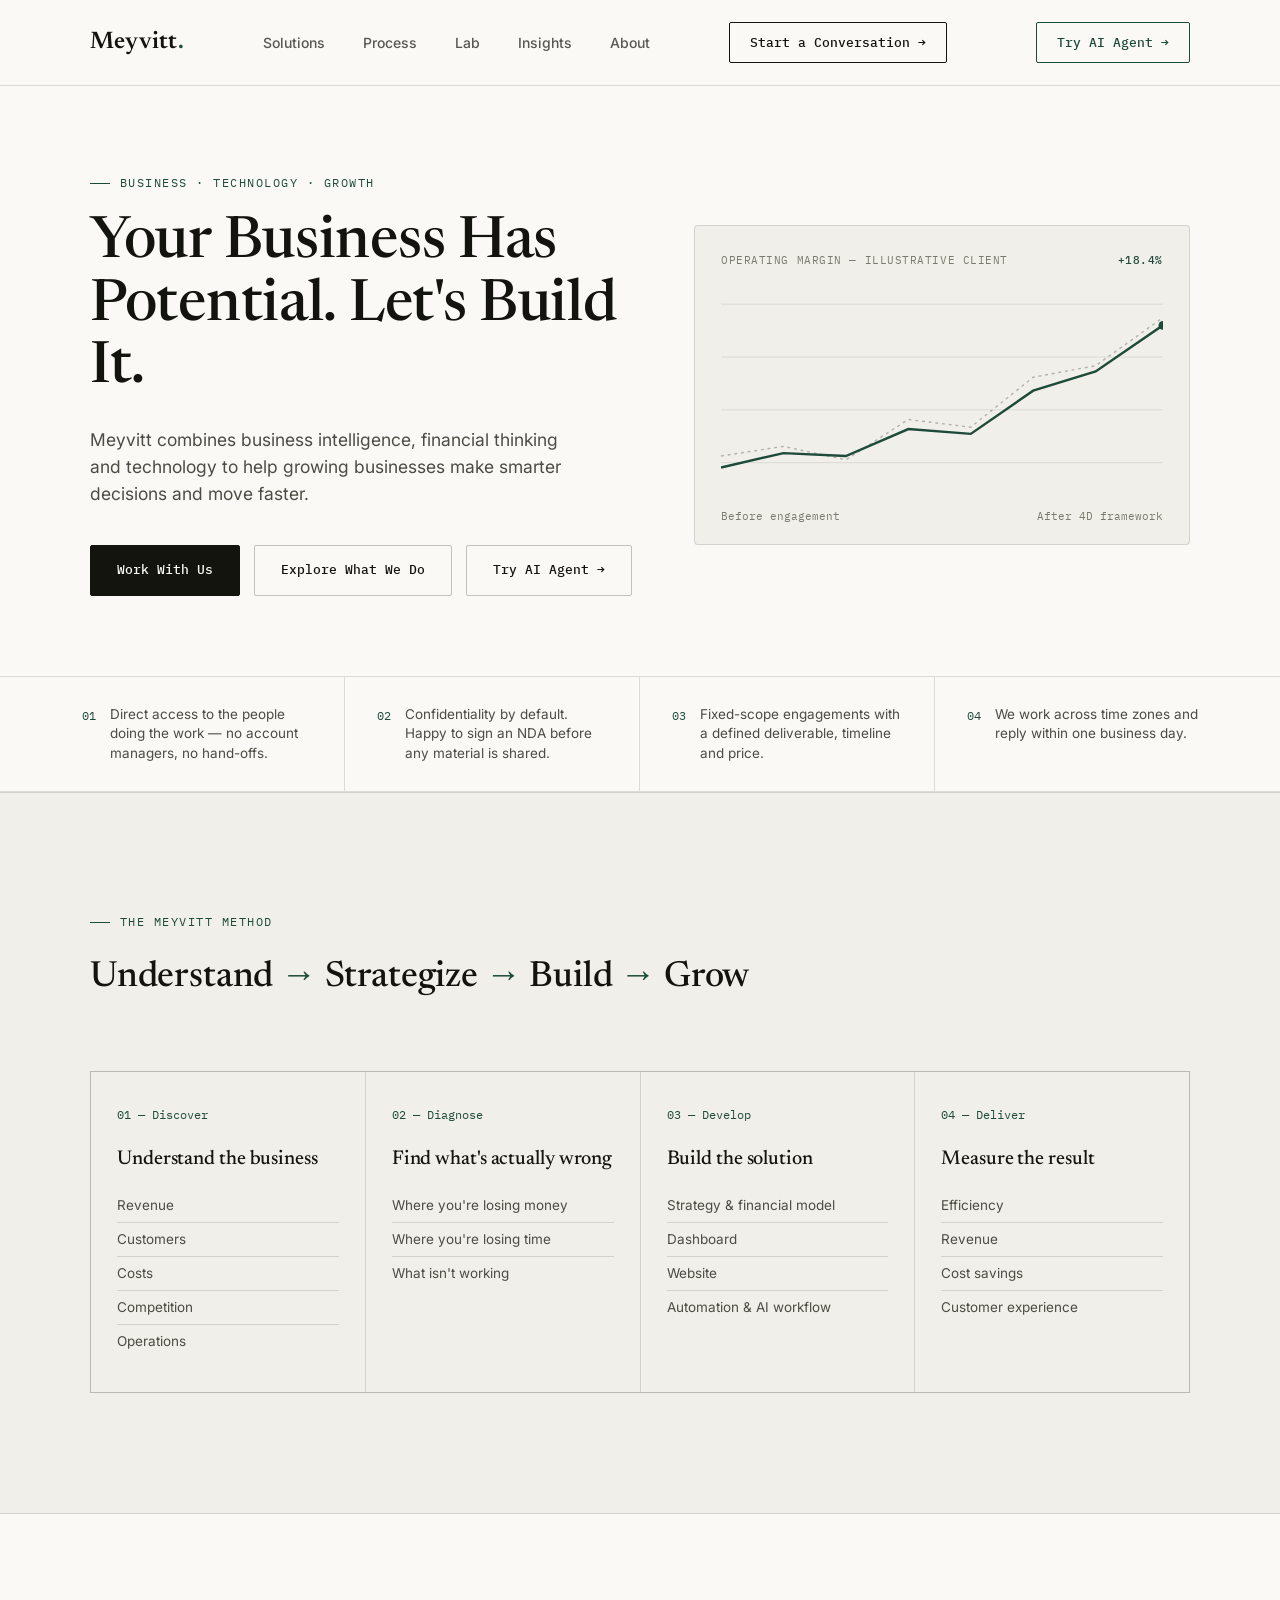
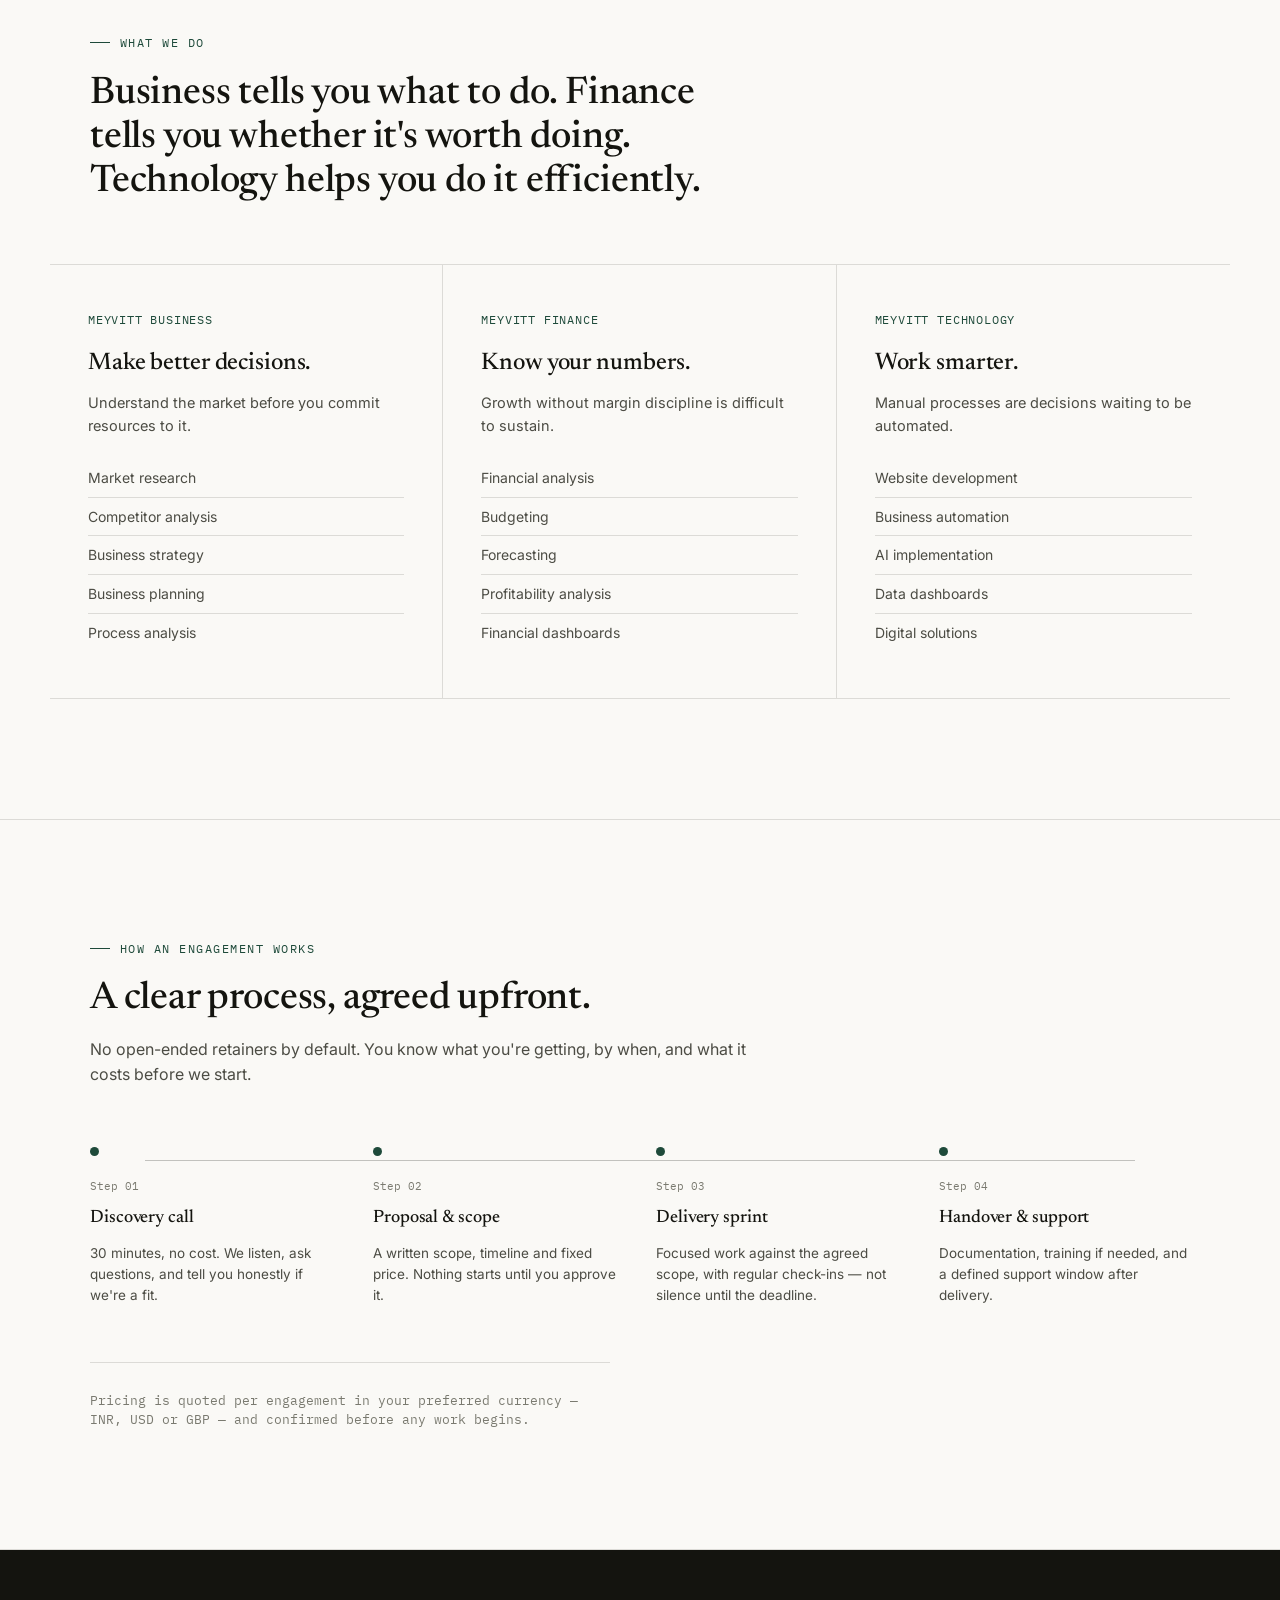
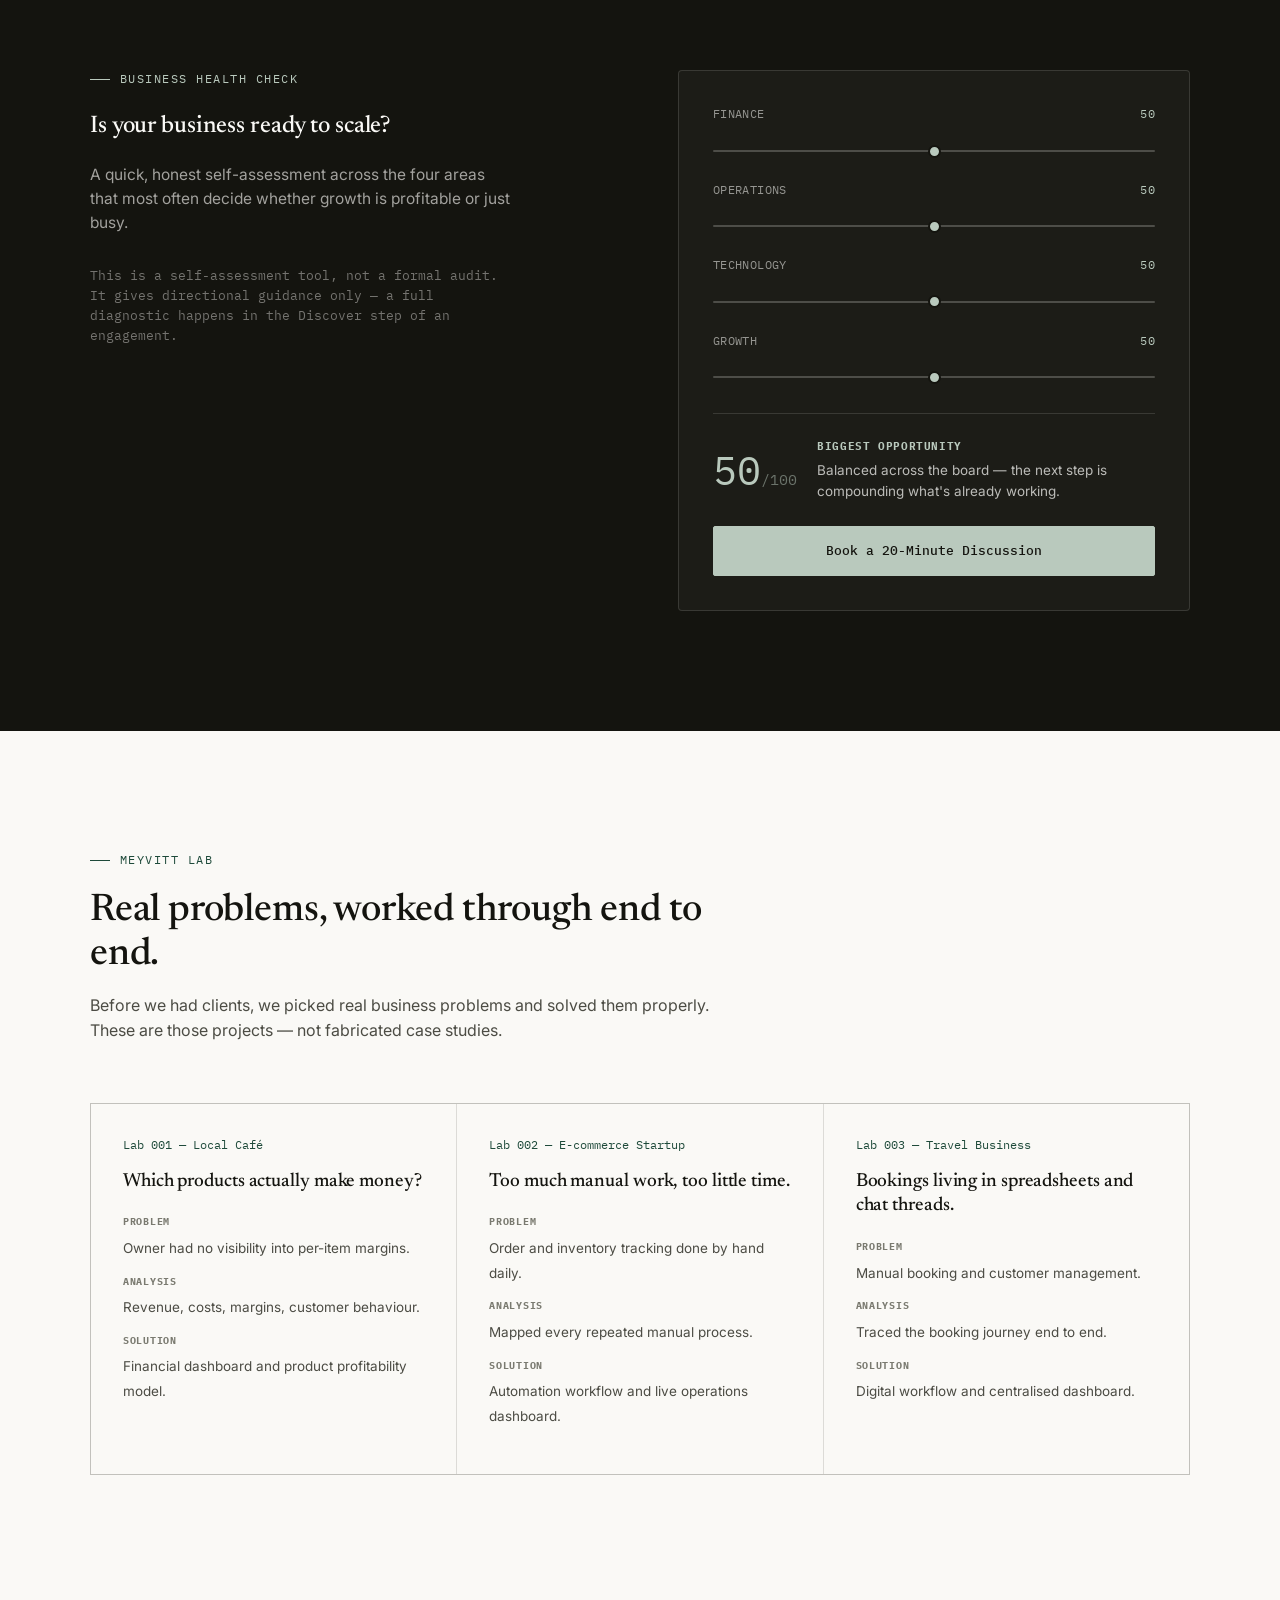
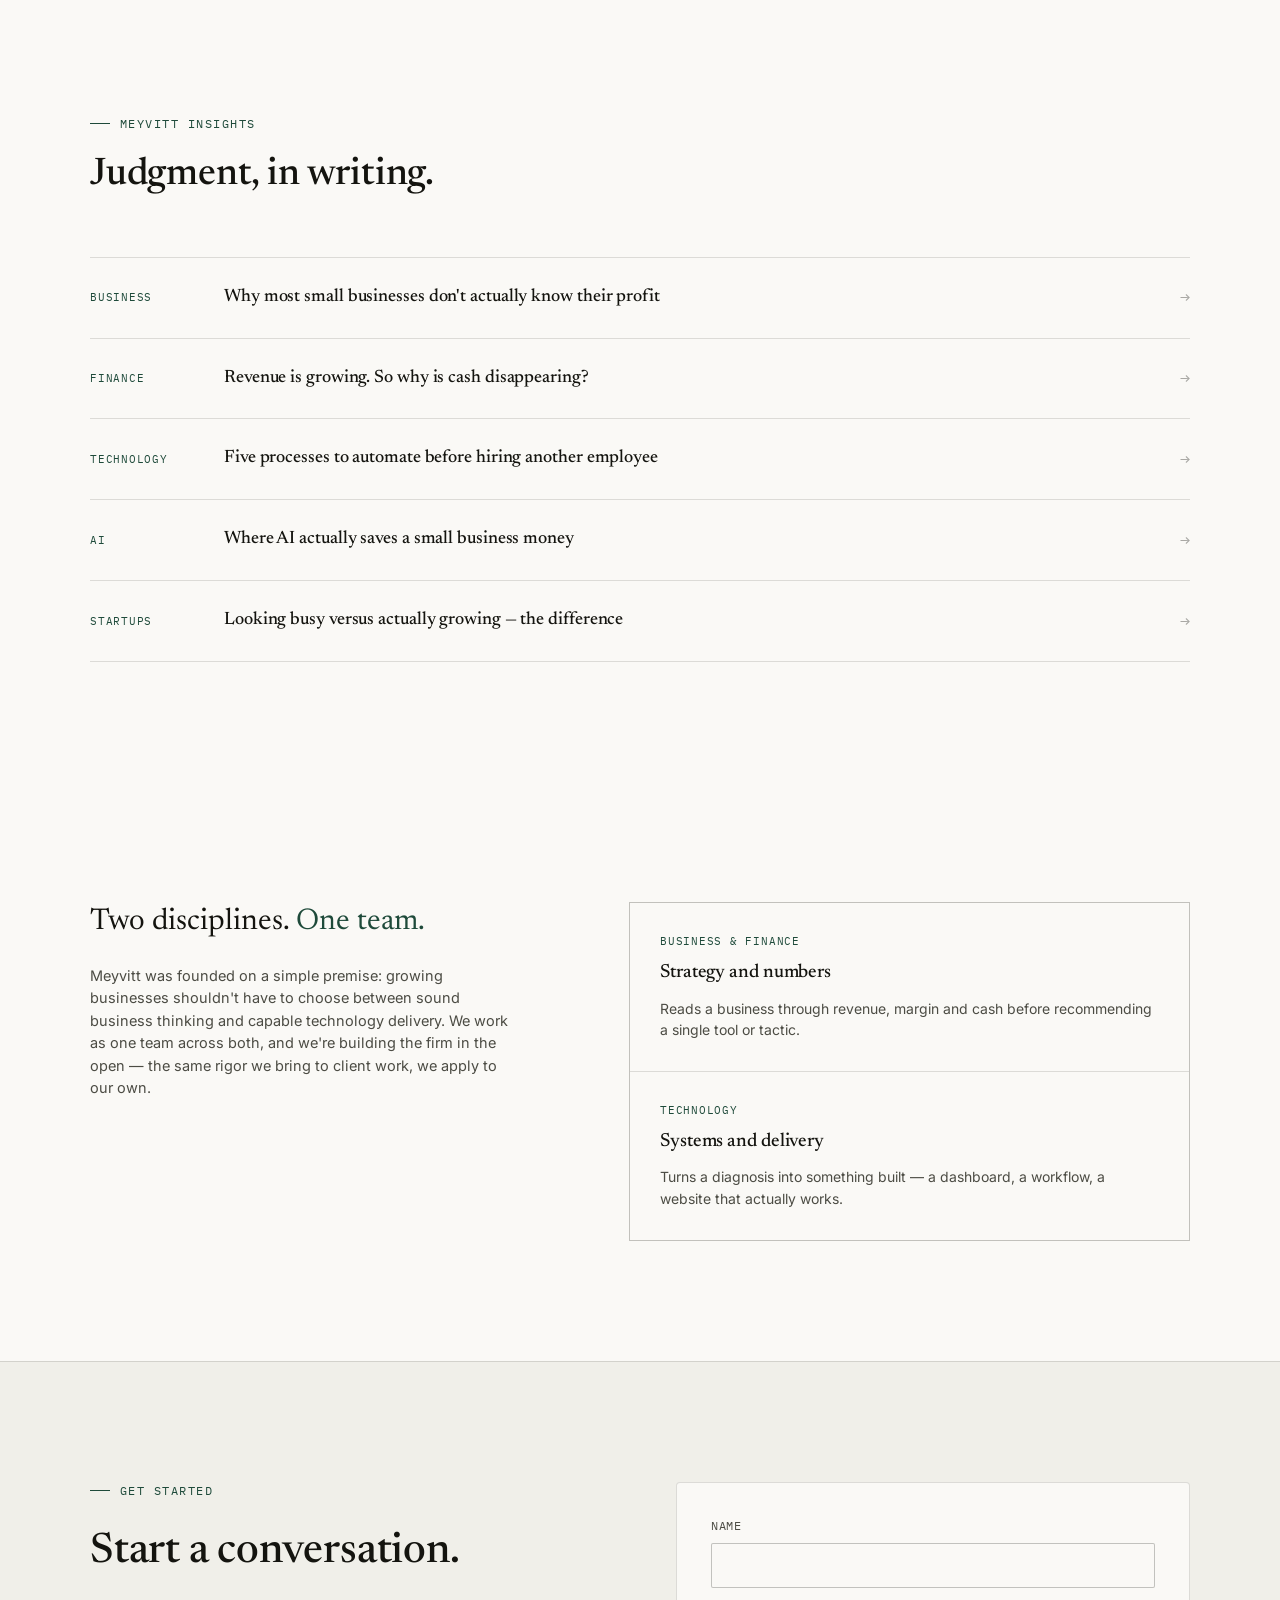
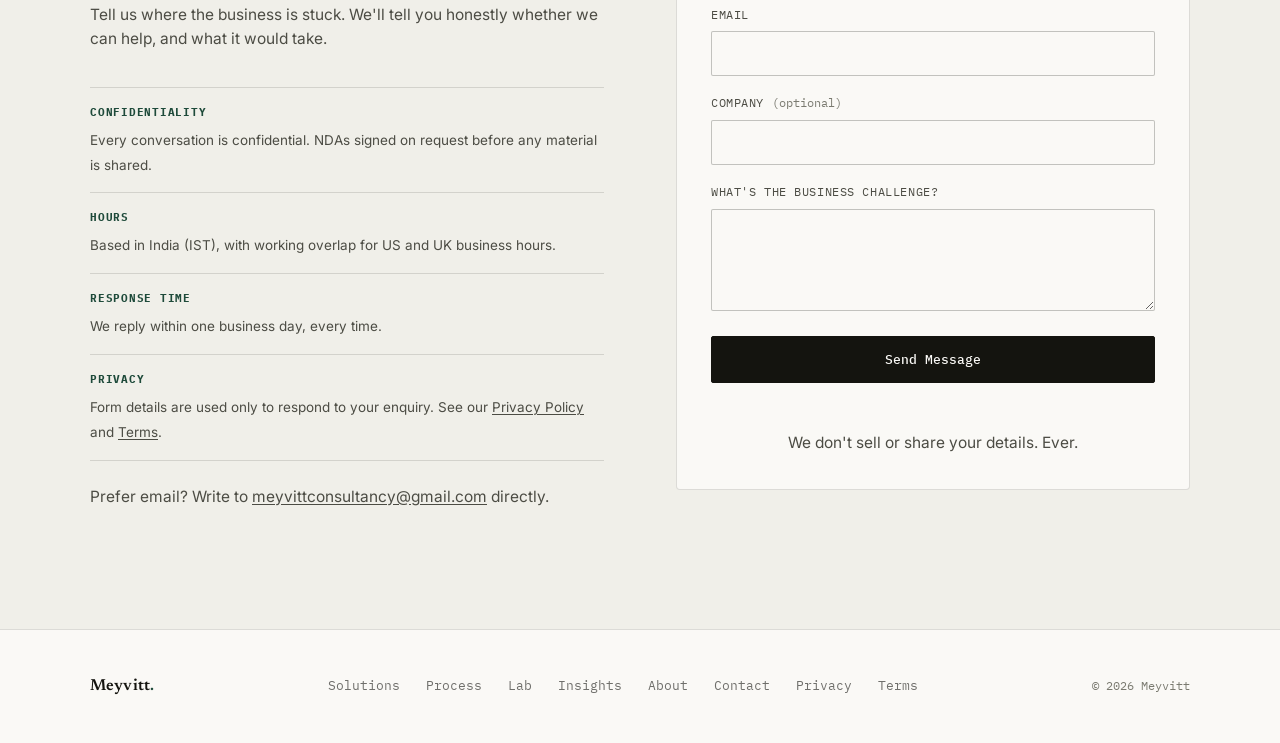
==== commit bfc2c6ef: "Ai agents added" ====
--- a/index.html
+++ b/index.html
@@ -34,7 +34,7 @@
   "name": "Meyvitt",
   "description": "Meyvitt helps growing businesses understand their numbers, improve their operations, and use technology to grow smarter.",
   "url": "https://meyvitt.netlify.app/",
-  "email": meyvittconsultancy@gmail.com",
+  "email": "meyvittconsultancy@gmail.com",
   "areaServed": ["IN", "US", "GB"],
   "knowsAbout": ["Business strategy", "Market research", "Financial analysis", "Forecasting", "Business automation", "AI implementation", "Dashboards"],
   "makesOffer": [
@@ -308,6 +308,7 @@
       <a href="#about">About</a>
     </div>
     <a href="#contact" class="nav-cta">Start a Conversation →</a>
+    <a href="/AIAgent" class="nav-cta" style="border-color:var(--forest); color:var(--forest); margin-left:10px;" target="_blank" rel="noopener">Try AI Agent →</a>
     <button class="burger" id="burgerBtn" aria-label="Menu"><span></span><span></span><span></span></button>
   </nav>
   <div class="mobile-menu" id="mobileMenu">
@@ -317,6 +318,7 @@
     <a href="#insights">Insights</a>
     <a href="#about">About</a>
     <a href="#contact" class="btn btn-primary">Start a Conversation →</a>
+    <a href="/AIAgent" class="btn btn-ghost" target="_blank" rel="noopener">Try AI Agent →</a>
   </div>
 </header>
 
@@ -334,6 +336,7 @@
           <div class="hero-ctas">
             <a href="#contact" class="btn btn-primary">Work With Us</a>
             <a href="#solutions" class="btn btn-ghost">Explore What We Do</a>
+            <a href="/AIAgent" class="btn btn-ghost" target="_blank" rel="noopener">Try AI Agent →</a>
           </div>
         </div>
         <div class="hero-chart reveal">
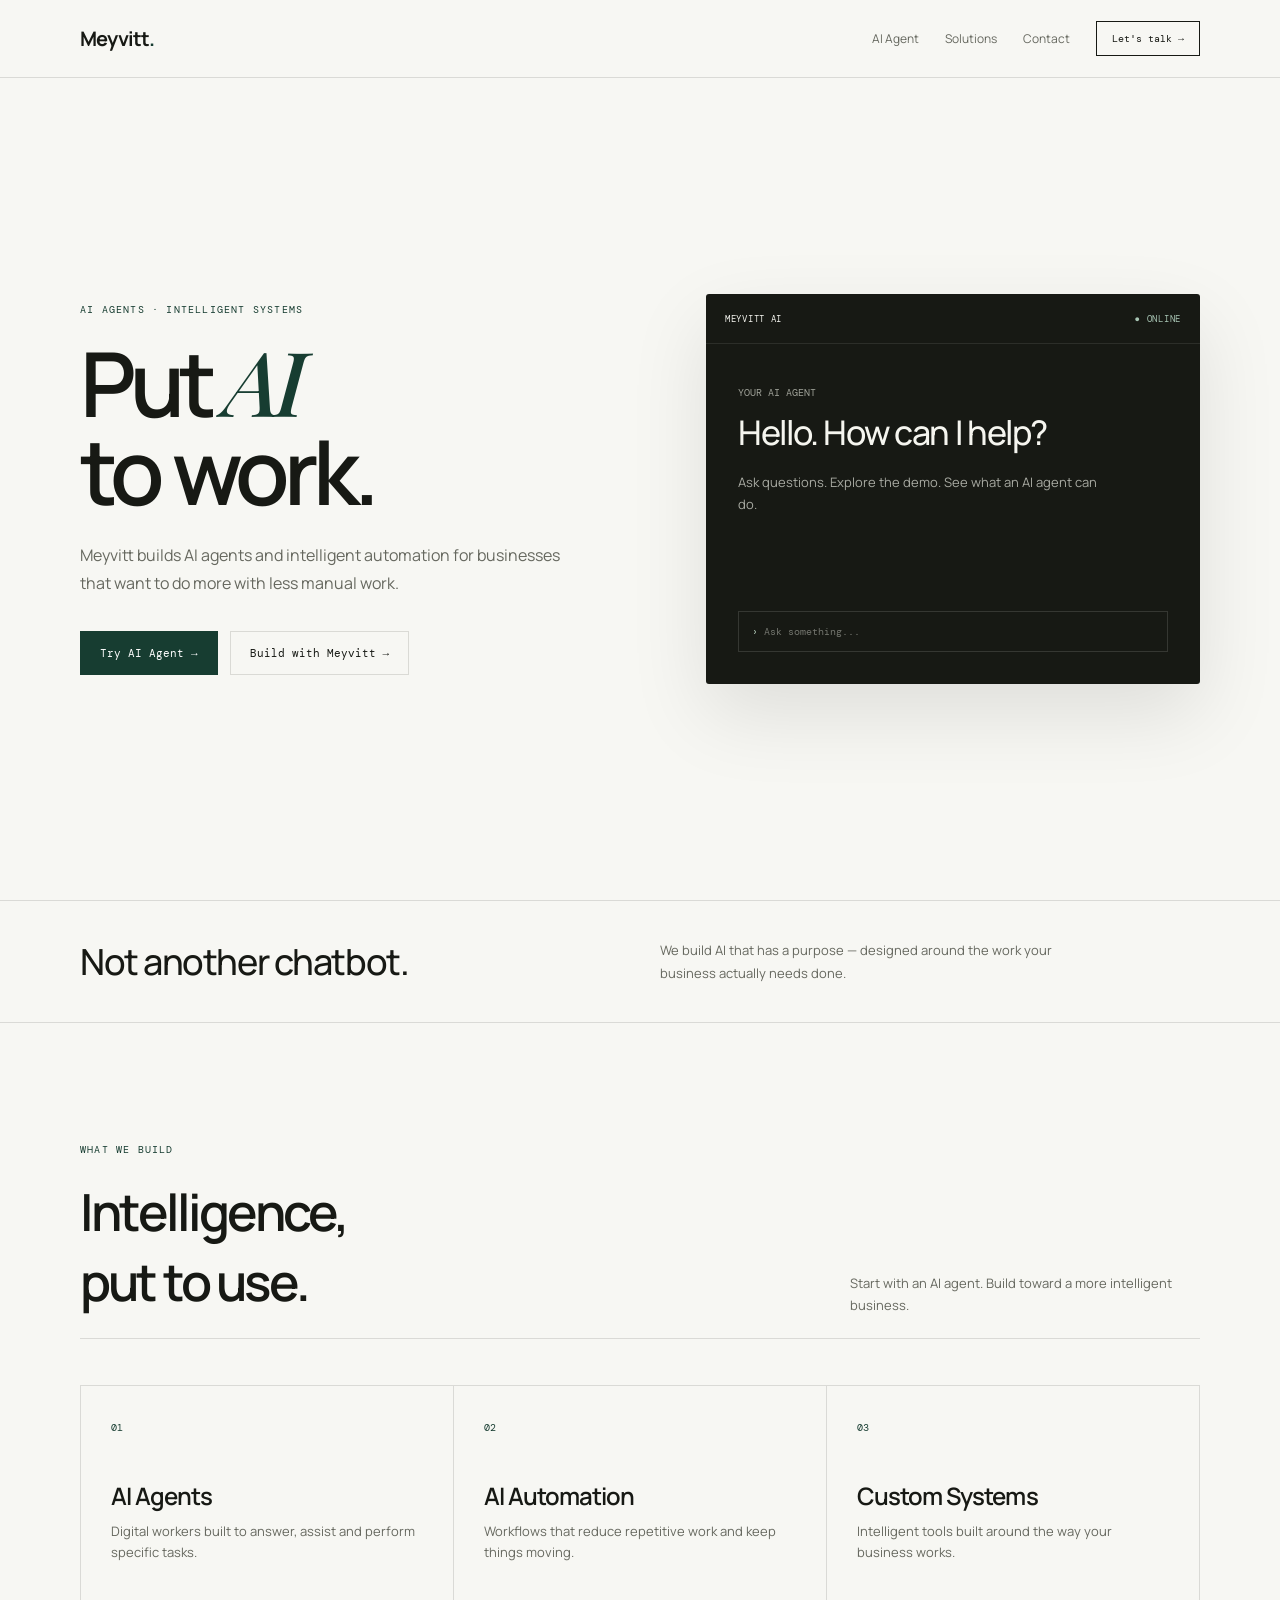
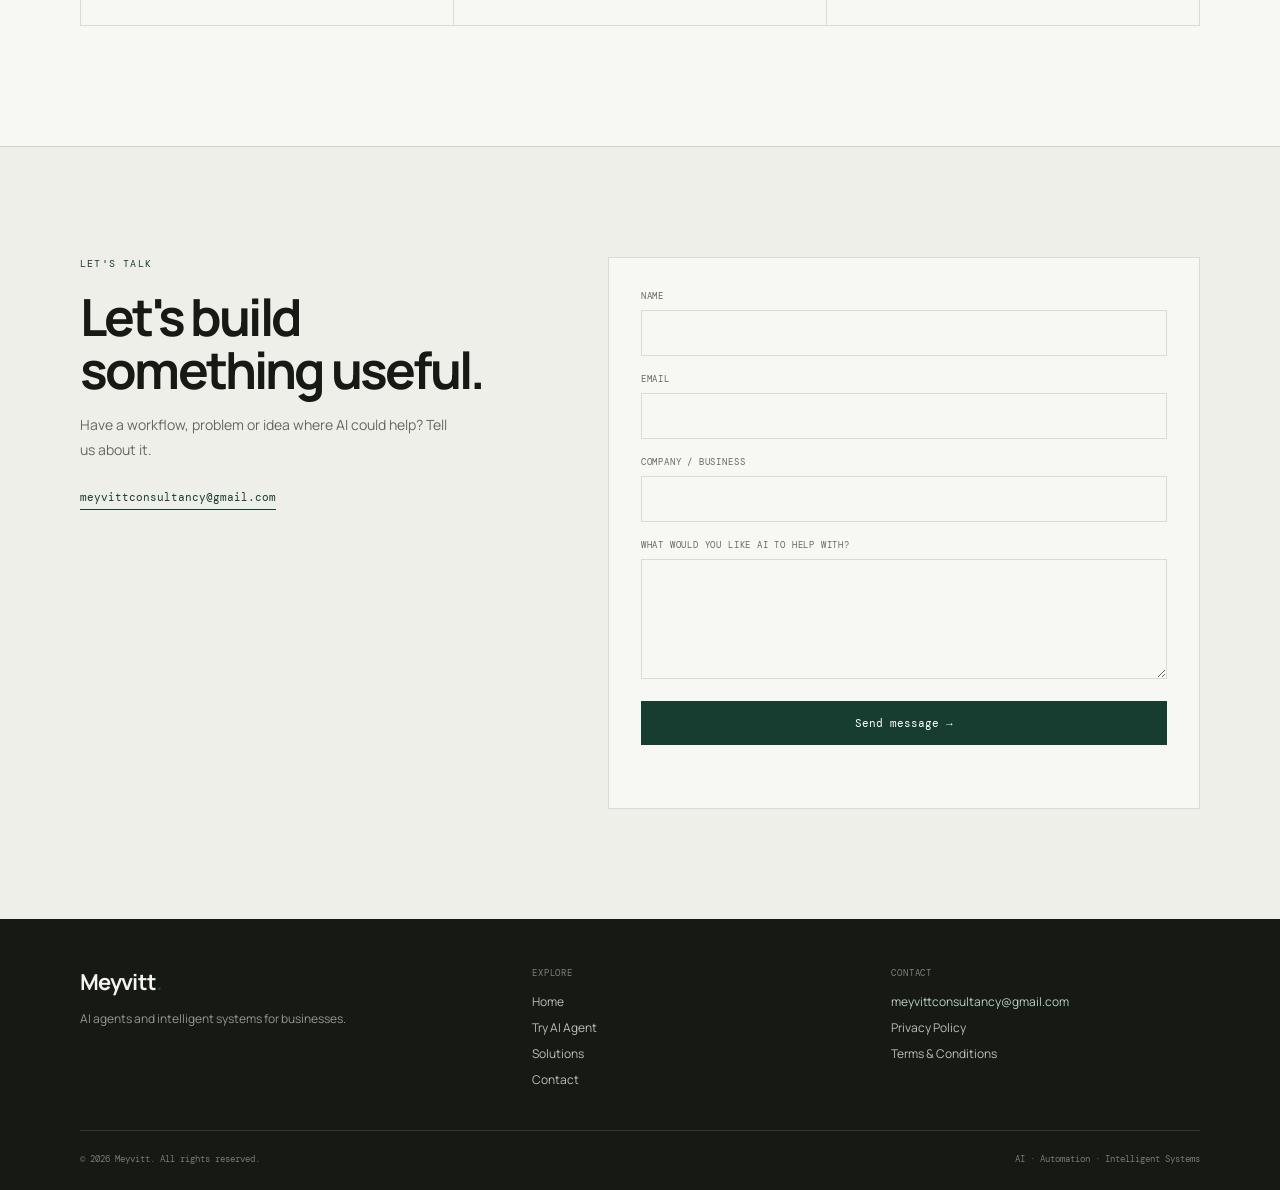
==== commit 4cbcc5e8: "pivot to AI agents" ====
--- a/index.html
+++ b/index.html
@@ -1,653 +1,727 @@
 <!DOCTYPE html>
 <html lang="en">
 <head>
-<meta charset="UTF-8">
-<meta name="viewport" content="width=device-width, initial-scale=1.0">
-<title>Meyvitt | Business · Technology · Growth </title>
-<meta name="description" content="Meyvitt helps growing businesses understand their numbers, improve operations, and use technology to grow smarter. Business strategy, financial analysis and technology delivery, in one team.">
-
-<!-- Meyvitt Favicon -->
-<link rel="icon" type="image/png" href="meyvitt.png">
-<link rel="apple-touch-icon" href="meyvitt.png">
-
-<!-- Open Graph / social preview. og:image points to a placeholder path — add a real 1200x630 image at /og-image.jpg before launch. -->
-<meta property="og:type" content="website">
-<meta property="og:site_name" content="Meyvitt">
-<meta property="og:title" content="Meyvitt — Business & Technology Consultancy">
-<meta property="og:description" content="We help growing businesses understand their numbers, improve their operations, and use technology to grow smarter.">
-<meta property="og:image" content="/og-image.jpg">
-<meta property="og:url" content="https://meyvitt.netlify.app/">
-<meta name="twitter:card" content="summary_large_image">
-<meta name="twitter:title" content="Meyvitt — Business & Technology Consultancy">
-<meta name="twitter:description" content="We help growing businesses understand their numbers, improve their operations, and use technology to grow smarter.">
-<meta name="twitter:image" content="/og-image.jpg">
-<link rel="canonical" href="https://meyvitt.netlify.app/">
-
-<link rel="preconnect" href="https://fonts.googleapis.com">
-<link href="https://fonts.googleapis.com/css2?family=Newsreader:ital,opsz,wght@0,6..72,400;0,6..72,500;0,6..72,600;1,6..72,500&family=IBM+Plex+Mono:wght@400;500&family=Inter:wght@400;500;600;700&display=swap" rel="stylesheet">
-
-<!-- Structured data: helps search engines and AI assistants understand who MEYVITT is -->
-<script type="application/ld+json">
-{
-  "@context": "https://schema.org",
-  "@type": "ProfessionalService",
-  "name": "Meyvitt",
-  "description": "Meyvitt helps growing businesses understand their numbers, improve their operations, and use technology to grow smarter.",
-  "url": "https://meyvitt.netlify.app/",
-  "email": "meyvittconsultancy@gmail.com",
-  "areaServed": ["IN", "US", "GB"],
-  "knowsAbout": ["Business strategy", "Market research", "Financial analysis", "Forecasting", "Business automation", "AI implementation", "Dashboards"],
-  "makesOffer": [
-    { "@type": "Offer", "itemOffered": { "@type": "Service", "name": "Meyvitt Business", "description": "Strategy, market research and business analysis." } },
-    { "@type": "Offer", "itemOffered": { "@type": "Service", "name": "Meyvitt Technology", "description": "AI, automation, websites, data and dashboards." } }
-  ]
-}
-</script>
-<style>
-  :root{
-    --ink:#14140f;
-    --ink-70:#4c4c44;
-    --ink-50:#7a7a70;
-    --paper:#faf9f6;
-    --paper-2:#f0efe9;
-    --paper-3:#e4e2d9;
-    --forest:#1e4a3a;
-    --forest-dim:#2c5c48;
-    --sage:#b9c9bd;
-    --line:rgba(20,20,15,0.13);
-    --line-strong:rgba(20,20,15,0.24);
-    --display:'Newsreader', serif;
-    --mono:'IBM Plex Mono', monospace;
-    --body:'Inter', sans-serif;
-  }
-  *{box-sizing:border-box; margin:0; padding:0;}
-  html{scroll-behavior:smooth;}
-  body{background:var(--paper); color:var(--ink); font-family:var(--body); line-height:1.55; -webkit-font-smoothing:antialiased; overflow-x:hidden;}
-  a{color:inherit; text-decoration:none;}
-  img{max-width:100%; display:block;}
-  .wrap{max-width:1180px; margin:0 auto; padding:0 40px;}
-  ::selection{background:var(--forest); color:var(--paper);}
-
-  a:focus-visible, button:focus-visible, input:focus-visible, textarea:focus-visible{
-    outline:2px solid var(--forest); outline-offset:3px; border-radius:2px;
-  }
-  .skip-link{
-    position:absolute; left:-9999px; top:0; background:var(--ink); color:var(--paper);
-    padding:14px 22px; z-index:999; font-family:var(--mono); font-size:13px;
-  }
-  .skip-link:focus{left:16px; top:16px;}
-
-  .eyebrow{
-    font-family:var(--mono); font-size:11.5px; letter-spacing:0.13em; text-transform:uppercase;
-    color:var(--forest); display:flex; align-items:center; gap:10px; margin-bottom:20px;
-  }
-  .eyebrow::before{content:''; width:20px; height:1px; background:var(--forest);}
-  h1,h2,h3{font-family:var(--display); font-weight:500; letter-spacing:-0.005em; color:var(--ink);}
-  .num{font-family:var(--mono);}
-
-  @media (prefers-reduced-motion: reduce){
-    *{animation-duration:0.01ms !important; animation-iteration-count:1 !important; transition-duration:0.01ms !important; scroll-behavior:auto !important;}
-  }
-
-  /* NAV */
-  header{position:sticky; top:0; z-index:200; background:rgba(250,249,246,0.92); backdrop-filter:blur(10px); border-bottom:1px solid var(--line);}
-  nav{display:flex; align-items:center; justify-content:space-between; padding:22px 40px; max-width:1180px; margin:0 auto;}
-  .logo{font-family:var(--display); font-weight:600; font-size:24px; letter-spacing:0.01em;}
-  .logo em{font-style:normal; color:var(--forest);}
-  .nav-links{display:flex; gap:38px; font-size:14px; font-weight:500;}
-  .nav-links a{opacity:0.7; transition:opacity .2s; position:relative;}
-  .nav-links a:hover{opacity:1;}
-  .nav-cta{font-family:var(--mono); font-size:12.5px; font-weight:500; border:1px solid var(--ink); padding:10px 20px; border-radius:2px; transition:background .2s, color .2s;}
-  .nav-cta:hover{background:var(--ink); color:var(--paper);}
-  .burger{display:none; flex-direction:column; gap:5px; cursor:pointer; border:none; background:none; padding:6px;}
-  .burger span{width:22px; height:1.5px; background:var(--ink); display:block;}
-  .mobile-menu{display:none;}
-
-  @media (max-width: 860px){
-    .nav-links, .nav-cta{display:none;}
-    .burger{display:flex;}
-    .mobile-menu{
-      display:none; position:fixed; inset:0; top:66px; background:var(--paper); z-index:190;
-      padding:36px 40px; flex-direction:column; gap:26px; font-size:20px; font-family:var(--display);
-    }
-    .mobile-menu.open{display:flex;}
-    .mobile-menu a{border-bottom:1px solid var(--line); padding-bottom:18px;}
-    .mobile-menu .nav-cta{display:inline-flex; margin-top:6px;}
-  }
-
-  /* HERO */
-  .hero{padding:88px 0 0;}
-  .hero-grid{display:grid; grid-template-columns:1.05fr 0.95fr; gap:56px; align-items:center;}
-  .hero h1{font-size:clamp(36px, 4.6vw, 58px); line-height:1.08; max-width:600px;}
-  .hero p.sub{font-size:17.5px; color:var(--ink-70); max-width:480px; margin:26px 0 38px;}
-  .hero-ctas{display:flex; gap:14px; flex-wrap:wrap;}
-  .btn{font-family:var(--mono); font-size:13px; font-weight:500; padding:14px 26px; border-radius:2px; display:inline-flex; align-items:center; gap:8px; transition:transform .18s, background .18s, color .18s, border-color .18s;}
-  .btn-primary{background:var(--ink); color:var(--paper); border:1px solid var(--ink);}
-  .btn-primary:hover{background:var(--forest); border-color:var(--forest); transform:translateY(-2px);}
-  .btn-ghost{border:1px solid var(--line-strong); color:var(--ink);}
-  .btn-ghost:hover{border-color:var(--ink); transform:translateY(-2px);}
-
-  .hero-chart{background:var(--paper-2); border:1px solid var(--line); border-radius:4px; padding:26px 26px 20px;}
-  .hero-chart .chart-label{display:flex; justify-content:space-between; font-family:var(--mono); font-size:11px; color:var(--ink-50); letter-spacing:0.05em; text-transform:uppercase; margin-bottom:16px;}
-  .hero-chart .chart-label b{color:var(--forest); font-weight:500;}
-  .hero-chart svg{width:100%; height:auto; display:block;}
-  .chart-foot{display:flex; justify-content:space-between; margin-top:12px; font-family:var(--mono); font-size:10.5px; color:var(--ink-50);}
-
-  /* TRUST STRIP */
-  .trust{border-top:1px solid var(--line); border-bottom:1px solid var(--line); margin-top:80px;}
-  .trust-grid{display:grid; grid-template-columns:repeat(4,1fr);}
-  .trust-item{padding:28px 32px; border-right:1px solid var(--line); display:flex; gap:14px; align-items:flex-start;}
-  .trust-item:last-child{border-right:none;}
-  .trust-item .t-num{font-family:var(--mono); font-size:12px; color:var(--forest); flex-shrink:0; padding-top:2px;}
-  .trust-item p{font-size:13.5px; color:var(--ink-70); line-height:1.45;}
-
-  section{padding:120px 0;}
-  .section-head{max-width:660px; margin-bottom:60px;}
-  .section-head h2{font-size:clamp(27px,3.6vw,38px); line-height:1.16;}
-  .section-head p{color:var(--ink-70); font-size:16px; margin-top:16px;}
-
-  /* METHOD */
-  .method{background:var(--paper-2); border-top:1px solid var(--line); border-bottom:1px solid var(--line);}
-  .method-statement{font-family:var(--display); font-size:clamp(24px,3.4vw,36px); margin-bottom:64px; max-width:760px;}
-  .method-statement .arrow{color:var(--forest);}
-  .method-grid{display:grid; grid-template-columns:repeat(4,1fr); gap:1px; background:var(--line); border:1px solid var(--line);}
-  .method-card{background:var(--paper-2); padding:34px 26px;}
-  .method-card .index{font-family:var(--mono); font-size:12px; color:var(--forest); margin-bottom:20px; display:block;}
-  .method-card h3{font-size:20px; margin-bottom:14px;}
-  .method-card ul{list-style:none; font-size:13.5px; color:var(--ink-70);}
-  .method-card li{padding:6px 0; border-top:1px solid var(--line);}
-  .method-card li:first-child{border-top:none;}
-
-  /* PILLARS */
-  .pillars-grid{display:grid; grid-template-columns:repeat(3,1fr); border-top:1px solid var(--line);}
-  .pillar{padding:46px 38px; border-right:1px solid var(--line); border-bottom:1px solid var(--line);}
-  .pillar:last-child{border-right:none;}
-  .pillar .tag{font-family:var(--mono); font-size:11.5px; color:var(--forest); letter-spacing:0.07em; text-transform:uppercase; margin-bottom:16px; display:block;}
-  .pillar h3{font-size:24px; margin-bottom:10px;}
-  .pillar p.line{color:var(--ink-70); font-size:14.5px; margin-bottom:22px;}
-  .pillar ul{list-style:none; font-size:14px;}
-  .pillar li{padding:8px 0; border-top:1px solid var(--line); color:var(--ink-70);}
-  .pillar li:first-child{border-top:none;}
-
-  /* ENGAGEMENT PROCESS */
-  .process-grid{display:grid; grid-template-columns:repeat(4,1fr); gap:32px; position:relative;}
-  .process-grid::before{content:''; position:absolute; top:13px; left:5%; right:5%; height:1px; background:var(--line-strong); z-index:0;}
-  .process-step{position:relative; z-index:1;}
-  .process-step .dot{width:9px; height:9px; border-radius:50%; background:var(--forest); margin-bottom:22px;}
-  .process-step .p-num{font-family:var(--mono); font-size:11px; color:var(--ink-50); margin-bottom:10px; display:block;}
-  .process-step h3{font-size:18px; margin-bottom:10px;}
-  .process-step p{font-size:13.5px; color:var(--ink-70);}
-  .pricing-note{margin-top:56px; padding-top:28px; border-top:1px solid var(--line); font-family:var(--mono); font-size:12.5px; color:var(--ink-50); max-width:520px;}
-
-  /* HEALTH CHECK */
-  .health{background:var(--ink); color:var(--paper);}
-  .health .eyebrow{color:var(--sage);}
-  .health .eyebrow::before{background:var(--sage);}
-  .health h2{color:var(--paper);}
-  .health-inner{display:grid; grid-template-columns:1fr 1fr; gap:76px; align-items:start;}
-  .health-copy p{color:rgba(250,249,246,0.62); font-size:15.5px; margin:18px 0 30px; max-width:420px;}
-  .health-note{font-size:12.5px; color:rgba(250,249,246,0.42); font-family:var(--mono); margin-top:30px; max-width:420px; line-height:1.6;}
-  .health-panel{background:#1c1c17; border:1px solid rgba(250,249,246,0.13); padding:34px; border-radius:4px;}
-  .hc-row{margin-bottom:22px;}
-  .hc-row label{display:flex; justify-content:space-between; font-family:var(--mono); font-size:12px; letter-spacing:0.03em; text-transform:uppercase; color:rgba(250,249,246,0.55); margin-bottom:10px;}
-  .hc-row label span{color:var(--sage);}
-  input[type=range]{-webkit-appearance:none; width:100%; height:2px; background:rgba(250,249,246,0.22); outline:none; border-radius:2px;}
-  input[type=range]::-webkit-slider-thumb{-webkit-appearance:none; width:13px; height:13px; border-radius:50%; background:var(--sage); cursor:pointer; border:2px solid #14140f;}
-  input[type=range]::-moz-range-thumb{width:13px; height:13px; border-radius:50%; background:var(--sage); border:2px solid #14140f; cursor:pointer;}
-  .hc-result{margin-top:28px; padding-top:24px; border-top:1px solid rgba(250,249,246,0.13); display:flex; align-items:center; gap:20px;}
-  .score-num{font-family:var(--mono); font-size:40px; color:var(--sage); line-height:1;}
-  .score-num small{font-size:15px; opacity:0.5;}
-  .hc-opportunity{font-size:13.5px; color:rgba(250,249,246,0.72); flex:1;}
-  .hc-opportunity b{display:block; font-family:var(--mono); font-size:10.5px; letter-spacing:0.06em; text-transform:uppercase; margin-bottom:6px; color:var(--sage);}
-  .health-panel .btn-primary{margin-top:24px; width:100%; justify-content:center; background:var(--sage); color:#14140f; border-color:var(--sage);}
-  .health-panel .btn-primary:hover{background:var(--paper); border-color:var(--paper);}
-
-  /* LAB */
-  .lab-grid{display:grid; grid-template-columns:repeat(3,1fr); gap:1px; background:var(--line); border:1px solid var(--line);}
-  .lab-card{padding:32px; background:var(--paper); transition:background .2s;}
-  .lab-card:hover{background:var(--paper-2);}
-  .lab-card .lab-id{font-family:var(--mono); font-size:11.5px; color:var(--forest); margin-bottom:16px; display:block;}
-  .lab-card h3{font-size:19px; margin-bottom:20px; line-height:1.3;}
-  .lab-field{margin-bottom:14px;}
-  .lab-field b{font-family:var(--mono); font-size:10px; letter-spacing:0.07em; text-transform:uppercase; color:var(--ink-50); display:block; margin-bottom:5px;}
-  .lab-field span{font-size:13.5px; color:var(--ink-70);}
-
-  /* INSIGHTS */
-  .insights-list{border-top:1px solid var(--line);}
-  .insight-row{display:flex; align-items:center; justify-content:space-between; gap:24px; padding:26px 0; border-bottom:1px solid var(--line); transition:padding-left .2s;}
-  .insight-row:hover{padding-left:8px;}
-  .insight-row .cat{font-family:var(--mono); font-size:11px; letter-spacing:0.07em; text-transform:uppercase; color:var(--forest); width:110px; flex-shrink:0;}
-  .insight-row h3{font-size:18px; font-weight:500; flex:1;}
-  .insight-row .arrow{font-family:var(--mono); opacity:0.35; font-size:17px;}
-
-  /* ABOUT */
-  .about-inner{display:grid; grid-template-columns:0.9fr 1.1fr; gap:80px;}
-  .about-statement{font-family:var(--display); font-size:clamp(23px,2.8vw,30px); line-height:1.35;}
-  .about-statement .accent{color:var(--forest);}
-  .about-text{color:var(--ink-70); font-size:14.5px; margin-top:22px; max-width:420px;}
-  .founders{display:flex; flex-direction:column; gap:1px; background:var(--line); border:1px solid var(--line);}
-  .founder{background:var(--paper); padding:30px;}
-  .founder .role{font-family:var(--mono); font-size:11px; letter-spacing:0.07em; text-transform:uppercase; color:var(--forest); margin-bottom:8px; display:block;}
-  .founder h3{font-size:19px; margin-bottom:10px;}
-  .founder p{color:var(--ink-70); font-size:14px;}
-
-  /* CONTACT / FOOTER */
-  .contact{background:var(--paper-2); border-top:1px solid var(--line);}
-  .contact h2{font-size:clamp(28px,4vw,42px); margin-bottom:18px;}
-  .contact p{color:var(--ink-70); font-size:15.5px;}
-  .contact-grid{display:grid; grid-template-columns:1fr 1fr; gap:72px; align-items:start;}
-  .contact-facts{list-style:none; margin-top:36px; border-top:1px solid var(--line);}
-  .contact-facts li{padding:16px 0; border-bottom:1px solid var(--line);}
-  .contact-facts b{display:block; font-family:var(--mono); font-size:11px; letter-spacing:0.07em; text-transform:uppercase; color:var(--forest); margin-bottom:6px;}
-  .contact-facts span{font-size:13.5px; color:var(--ink-70);}
-  .contact-facts a{text-decoration:underline; text-underline-offset:2px;}
-  .contact-alt{margin-top:24px; font-size:14px;}
-  .contact-alt a{text-decoration:underline; text-underline-offset:2px;}
-
-  .contact-form{background:var(--paper); border:1px solid var(--line); border-radius:4px; padding:34px;}
-  .form-row{margin-bottom:18px;}
-  .form-row label{display:block; font-family:var(--mono); font-size:11.5px; letter-spacing:0.05em; text-transform:uppercase; color:var(--ink-70); margin-bottom:8px;}
-  .form-row .optional{text-transform:none; letter-spacing:0; color:var(--ink-50);}
-  .form-row input, .form-row textarea{
-    width:100%; font-family:var(--body); font-size:15px; color:var(--ink);
-    background:var(--paper); border:1px solid var(--line-strong); border-radius:2px;
-    padding:12px 14px; resize:vertical;
-  }
-  .form-row input:focus, .form-row textarea:focus{border-color:var(--forest);}
-  .contact-form .btn-primary{width:100%; justify-content:center; border-radius:2px; cursor:pointer;}
-  .form-status{margin-top:14px; font-size:13.5px; min-height:18px;}
-  .form-status.success{color:var(--forest);}
-  .form-status.error{color:#a13a2b;}
-  .form-fineprint{margin-top:16px; font-size:12px; color:var(--ink-50); text-align:center;}
-  footer{padding:44px 0; border-top:1px solid var(--line);}
-  .foot-inner{display:flex; justify-content:space-between; align-items:center; flex-wrap:wrap; gap:16px;}
-  .foot-links{display:flex; gap:26px; font-size:13px; font-family:var(--mono);}
-  .foot-links a{opacity:0.6; transition:opacity .2s;}
-  .foot-links a:hover{opacity:1;}
-  .foot-small{font-family:var(--mono); font-size:11.5px; color:var(--ink-50);}
-
-  .reveal{opacity:0; transform:translateY(16px); transition:opacity .6s ease, transform .6s ease;}
-  .reveal.in{opacity:1; transform:translateY(0);}
-
-  @media (max-width: 940px){
-    .hero-grid{grid-template-columns:1fr;}
-    .trust-grid{grid-template-columns:1fr 1fr;}
-    .trust-item{border-bottom:1px solid var(--line);}
-    .method-grid{grid-template-columns:1fr 1fr;}
-    .pillars-grid{grid-template-columns:1fr;}
-    .pillar{border-right:none;}
-    .process-grid{grid-template-columns:1fr 1fr; row-gap:40px;}
-    .process-grid::before{display:none;}
-    .health-inner{grid-template-columns:1fr; gap:40px;}
-    .lab-grid{grid-template-columns:1fr;}
-    .about-inner{grid-template-columns:1fr; gap:40px;}
-    .contact-grid{grid-template-columns:1fr; gap:44px;}
-    section{padding:80px 0;}
-    .insight-row{flex-wrap:wrap;}
-  }
-  @media (max-width: 560px){
-    .method-grid, .process-grid, .trust-grid{grid-template-columns:1fr;}
-    .wrap{padding:0 22px;}
-    nav{padding:18px 22px;}
-    .hero{padding-top:64px;}
-  }
-</style>
+  <meta charset="UTF-8">
+  <meta name="viewport" content="width=device-width, initial-scale=1.0">
+
+  <title>Meyvitt — AI That Works</title>
+  <meta name="description" content="Meyvitt builds AI agents and intelligent automation for businesses.">
+  <meta name="theme-color" content="#173d31">
+
+  <link rel="icon" type="image/png" href="meyvitt.png">
+  <link rel="apple-touch-icon" href="meyvitt.png">
+
+  <link rel="preconnect" href="https://fonts.googleapis.com">
+  <link rel="preconnect" href="https://fonts.gstatic.com" crossorigin>
+  <link href="https://fonts.googleapis.com/css2?family=DM+Mono:wght@400;500&family=Manrope:wght@400;500;600;700&family=Playfair+Display:ital,wght@0,500;0,600;1,500&display=swap" rel="stylesheet">
+
+  <style>
+    :root {
+      --bg: #f7f7f3;
+      --surface: #efefe9;
+      --ink: #171914;
+      --muted: #66685f;
+      --green: #173d31;
+      --line: rgba(23, 25, 20, .13);
+      --mono: "DM Mono", monospace;
+      --sans: "Manrope", sans-serif;
+      --serif: "Playfair Display", serif;
+    }
+
+    * { box-sizing: border-box; margin: 0; padding: 0; }
+    html { scroll-behavior: smooth; }
+    body {
+      background: var(--bg);
+      color: var(--ink);
+      font-family: var(--sans);
+      -webkit-font-smoothing: antialiased;
+    }
+
+    a { color: inherit; text-decoration: none; }
+
+    .container {
+      width: min(1120px, calc(100% - 48px));
+      margin: 0 auto;
+    }
+
+    /* HEADER */
+    header {
+      height: 78px;
+      display: flex;
+      align-items: center;
+      border-bottom: 1px solid var(--line);
+      position: sticky;
+      top: 0;
+      z-index: 20;
+      background: rgba(247,247,243,.94);
+      backdrop-filter: blur(12px);
+    }
+
+    nav {
+      width: min(1120px, calc(100% - 48px));
+      margin: auto;
+      display: flex;
+      justify-content: space-between;
+      align-items: center;
+    }
+
+    .logo {
+      font-size: 20px;
+      font-weight: 700;
+      letter-spacing: -.04em;
+    }
+
+    .logo-dot { color: var(--green); }
+
+    .nav-right {
+      display: flex;
+      align-items: center;
+      gap: 26px;
+    }
+
+    .nav-link {
+      color: var(--muted);
+      font-size: 12px;
+      transition: color .2s ease;
+    }
+
+    .nav-link:hover { color: var(--ink); }
+
+    .nav-cta {
+      font-family: var(--mono);
+      font-size: 10px;
+      border: 1px solid var(--ink);
+      padding: 10px 15px;
+      transition: .2s ease;
+    }
+
+    .nav-cta:hover {
+      background: var(--ink);
+      color: var(--bg);
+    }
+
+    /* HERO */
+    .hero {
+      min-height: calc(100vh - 78px);
+      display: flex;
+      align-items: center;
+      padding: 90px 0;
+    }
+
+    .hero-grid {
+      display: grid;
+      grid-template-columns: 1.05fr .95fr;
+      gap: 80px;
+      align-items: center;
+    }
+
+    .eyebrow {
+      color: var(--green);
+      font-family: var(--mono);
+      font-size: 10px;
+      letter-spacing: .12em;
+      text-transform: uppercase;
+      margin-bottom: 20px;
+    }
+
+    h1 {
+      max-width: 690px;
+      font-size: clamp(54px, 7vw, 92px);
+      line-height: .98;
+      letter-spacing: -.065em;
+      font-weight: 600;
+    }
+
+    h1 em {
+      color: var(--green);
+      font-family: var(--serif);
+      font-weight: 500;
+    }
+
+    .hero-copy {
+      max-width: 500px;
+      margin: 27px 0 34px;
+      color: var(--muted);
+      font-size: 16px;
+      line-height: 1.75;
+    }
+
+    .buttons {
+      display: flex;
+      gap: 12px;
+      flex-wrap: wrap;
+    }
+
+    .button {
+      padding: 14px 19px;
+      font-family: var(--mono);
+      font-size: 11px;
+      border: 1px solid var(--line);
+      transition: transform .2s ease, background .2s ease;
+      cursor: pointer;
+    }
+
+    .button:hover { transform: translateY(-2px); }
+
+    .button.primary {
+      background: var(--green);
+      border-color: var(--green);
+      color: white;
+    }
+
+    /* PRODUCT PREVIEW */
+    .product {
+      background: #171914;
+      color: #f5f5ef;
+      min-height: 390px;
+      border-radius: 3px;
+      overflow: hidden;
+      box-shadow: 0 30px 80px rgba(0,0,0,.10);
+      transition: transform .25s ease;
+    }
+
+    .product:hover { transform: translateY(-4px); }
+
+    .product-bar {
+      height: 50px;
+      display: flex;
+      align-items: center;
+      justify-content: space-between;
+      padding: 0 19px;
+      border-bottom: 1px solid rgba(255,255,255,.09);
+      font-family: var(--mono);
+      font-size: 9px;
+      letter-spacing: .08em;
+    }
+
+    .status { color: #a8c5b4; }
+    .status:before { content: "●"; margin-right: 6px; }
+
+    .product-content {
+      padding: 42px 32px 32px;
+      height: 340px;
+      display: flex;
+      flex-direction: column;
+    }
+
+    .product-content small {
+      color: #9fa198;
+      font-family: var(--mono);
+      font-size: 10px;
+    }
+
+    .product-content h2 {
+      font-size: 34px;
+      letter-spacing: -.04em;
+      margin: 10px 0 16px;
+      font-weight: 500;
+    }
+
+    .product-content p {
+      color: #a8aaa2;
+      font-size: 13px;
+      line-height: 1.7;
+      max-width: 360px;
+    }
+
+    .product-input {
+      margin-top: auto;
+      border: 1px solid rgba(255,255,255,.13);
+      padding: 13px;
+      color: #74766f;
+      font-family: var(--mono);
+      font-size: 10px;
+    }
+
+    .product-input span { color: #b9d2c1; }
+
+    /* STATEMENT */
+    .statement {
+      border-top: 1px solid var(--line);
+      border-bottom: 1px solid var(--line);
+      padding: 36px 0;
+    }
+
+    .statement-grid {
+      display: grid;
+      grid-template-columns: 1fr 1fr;
+      gap: 40px;
+      align-items: center;
+    }
+
+    .statement p {
+      color: var(--muted);
+      font-size: 13px;
+      line-height: 1.7;
+      max-width: 420px;
+    }
+
+    .statement strong {
+      font-size: clamp(24px, 3vw, 36px);
+      letter-spacing: -.04em;
+      font-weight: 500;
+    }
+
+    /* OFFERINGS */
+    .section { padding: 120px 0; }
+
+    .section-heading {
+      display: flex;
+      justify-content: space-between;
+      align-items: end;
+      margin-bottom: 46px;
+      border-bottom: 1px solid var(--line);
+      padding-bottom: 22px;
+    }
+
+    .section-heading h2 {
+      font-size: clamp(36px, 4vw, 54px);
+      letter-spacing: -.055em;
+      font-weight: 600;
+    }
+
+    .section-heading p {
+      max-width: 350px;
+      color: var(--muted);
+      font-size: 13px;
+      line-height: 1.7;
+    }
+
+    .offerings {
+      display: grid;
+      grid-template-columns: repeat(3, 1fr);
+      border-top: 1px solid var(--line);
+      border-left: 1px solid var(--line);
+    }
+
+    .offering {
+      padding: 35px 30px;
+      min-height: 240px;
+      border-right: 1px solid var(--line);
+      border-bottom: 1px solid var(--line);
+      transition: background .2s ease;
+    }
+
+    .offering:hover { background: var(--surface); }
+
+    .number {
+      font-family: var(--mono);
+      color: var(--green);
+      font-size: 10px;
+    }
+
+    .offering h3 {
+      font-size: 24px;
+      letter-spacing: -.04em;
+      margin: 45px 0 9px;
+      font-weight: 600;
+    }
+
+    .offering p {
+      color: var(--muted);
+      font-size: 13px;
+      line-height: 1.65;
+    }
+
+    /* CONTACT */
+    .contact {
+      background: var(--surface);
+      border-top: 1px solid var(--line);
+      padding: 110px 0;
+    }
+
+    .contact-grid {
+      display: grid;
+      grid-template-columns: .85fr 1.15fr;
+      gap: 90px;
+      align-items: start;
+    }
+
+    .contact-copy h2 {
+      font-size: clamp(38px, 4vw, 54px);
+      line-height: 1.03;
+      letter-spacing: -.055em;
+      margin-bottom: 18px;
+    }
+
+    .contact-copy > p {
+      color: var(--muted);
+      font-size: 14px;
+      line-height: 1.75;
+      max-width: 380px;
+    }
+
+    .contact-email {
+      display: inline-block;
+      margin-top: 28px;
+      font-family: var(--mono);
+      font-size: 11px;
+      border-bottom: 1px solid var(--green);
+      padding-bottom: 5px;
+      color: var(--green);
+    }
+
+    .contact-form {
+      background: var(--bg);
+      border: 1px solid var(--line);
+      padding: 32px;
+    }
+
+    .form-row { margin-bottom: 17px; }
+
+    .form-row label {
+      display: block;
+      font-family: var(--mono);
+      font-size: 9px;
+      letter-spacing: .09em;
+      text-transform: uppercase;
+      color: var(--muted);
+      margin-bottom: 8px;
+    }
+
+    input, textarea {
+      width: 100%;
+      border: 1px solid var(--line);
+      background: transparent;
+      padding: 13px;
+      color: var(--ink);
+      font: 13px var(--sans);
+      transition: border-color .2s ease;
+    }
+
+    textarea { resize: vertical; min-height: 120px; }
+
+    input:focus, textarea:focus {
+      outline: none;
+      border-color: var(--green);
+    }
+
+    .contact-form button { width: 100%; }
+
+    .form-status {
+      min-height: 18px;
+      margin-top: 13px;
+      font-size: 12px;
+      line-height: 1.5;
+    }
+
+    .success { color: var(--green); }
+    .error { color: #a13a2b; }
+
+    /* FOOTER */
+    footer {
+      background: var(--ink);
+      color: #f4f4ee;
+      padding: 48px 0 25px;
+    }
+
+    .footer-top {
+      display: grid;
+      grid-template-columns: 1.3fr 1fr 1fr;
+      gap: 50px;
+      padding-bottom: 42px;
+      border-bottom: 1px solid rgba(255,255,255,.12);
+    }
+
+    .footer-logo {
+      font-size: 22px;
+      font-weight: 700;
+      letter-spacing: -.04em;
+    }
+
+    .footer-brand p {
+      margin-top: 12px;
+      color: rgba(255,255,255,.55);
+      font-size: 12px;
+      line-height: 1.7;
+      max-width: 280px;
+    }
+
+    .footer-title {
+      font-family: var(--mono);
+      font-size: 9px;
+      color: rgba(255,255,255,.45);
+      letter-spacing: .1em;
+      text-transform: uppercase;
+      margin-bottom: 14px;
+    }
+
+    .footer-links {
+      display: flex;
+      flex-direction: column;
+      gap: 9px;
+    }
+
+    .footer-links a {
+      font-size: 12px;
+      color: rgba(255,255,255,.72);
+      width: fit-content;
+    }
+
+    .footer-links a:hover { color: white; }
+
+    .footer-email {
+      font-size: 12px;
+      color: #b8d0bf !important;
+      word-break: break-word;
+    }
+
+    .footer-bottom {
+      padding-top: 22px;
+      display: flex;
+      justify-content: space-between;
+      gap: 20px;
+      color: rgba(255,255,255,.42);
+      font-family: var(--mono);
+      font-size: 9px;
+    }
+
+    /* ANIMATION */
+    .fade {
+      opacity: 0;
+      transform: translateY(15px);
+      animation: appear .7s ease forwards;
+    }
+
+    .delay-1 { animation-delay: .1s; }
+    .delay-2 { animation-delay: .2s; }
+
+    @keyframes appear {
+      to { opacity: 1; transform: translateY(0); }
+    }
+
+    @media (max-width: 850px) {
+      .hero-grid,
+      .statement-grid,
+      .contact-grid {
+        grid-template-columns: 1fr;
+        gap: 50px;
+      }
+
+      .hero { padding: 70px 0; }
+      .offerings { grid-template-columns: 1fr; }
+      .section-heading { display: block; }
+      .section-heading p { margin-top: 16px; }
+      .footer-top { grid-template-columns: 1fr 1fr; }
+      .footer-brand { grid-column: 1 / -1; }
+      .section { padding: 85px 0; }
+    }
+
+    @media (max-width: 620px) {
+      .container, nav { width: min(100% - 32px, 1120px); }
+      .nav-link { display: none; }
+      .nav-cta { padding: 9px 11px; font-size: 9px; }
+      h1 { font-size: 54px; }
+      .contact { padding: 80px 0; }
+      .contact-form { padding: 22px; }
+      .footer-top { grid-template-columns: 1fr; gap: 35px; }
+      .footer-brand { grid-column: auto; }
+      .footer-bottom { flex-direction: column; }
+    }
+  </style>
 </head>
+
 <body>
-
-<a href="#main-content" class="skip-link">Skip to main content</a>
 
 <header>
   <nav>
-    <a href="#top" class="logo">Meyvitt<em>.</em></a>
-    <div class="nav-links">
-      <a href="#solutions">Solutions</a>
-      <a href="#process">Process</a>
-      <a href="#lab">Lab</a>
-      <a href="#insights">Insights</a>
-      <a href="#about">About</a>
+    <a href="./" class="logo">Meyvitt<span class="logo-dot">.</span></a>
+
+    <div class="nav-right">
+      <a href="AIAgent/" class="nav-link">AI Agent</a>
+      <a href="#what-we-build" class="nav-link">Solutions</a>
+      <a href="#contact" class="nav-link">Contact</a>
+      <a href="#contact" class="nav-cta">Let's talk →</a>
     </div>
-    <a href="#contact" class="nav-cta">Start a Conversation →</a>
-    <a href="/AIAgent" class="nav-cta" style="border-color:var(--forest); color:var(--forest); margin-left:10px;" target="_blank" rel="noopener">Try AI Agent →</a>
-    <button class="burger" id="burgerBtn" aria-label="Menu"><span></span><span></span><span></span></button>
   </nav>
-  <div class="mobile-menu" id="mobileMenu">
-    <a href="#solutions">Solutions</a>
-    <a href="#process">Process</a>
-    <a href="#lab">Lab</a>
-    <a href="#insights">Insights</a>
-    <a href="#about">About</a>
-    <a href="#contact" class="btn btn-primary">Start a Conversation →</a>
-    <a href="/AIAgent" class="btn btn-ghost" target="_blank" rel="noopener">Try AI Agent →</a>
-  </div>
 </header>
 
-<main id="top">
-  <div id="main-content"></div>
-
-  <!-- HERO -->
+<main>
+
   <section class="hero">
-    <div class="wrap">
+    <div class="container">
       <div class="hero-grid">
-        <div class="reveal">
-          <div class="eyebrow">Business · Technology · Growth</div>
-          <h1>Your Business Has Potential. Let's Build It.</h1>
-          <p class="sub">Meyvitt combines business intelligence, financial thinking and technology to help growing businesses make smarter decisions and move faster.</p>
-          <div class="hero-ctas">
-            <a href="#contact" class="btn btn-primary">Work With Us</a>
-            <a href="#solutions" class="btn btn-ghost">Explore What We Do</a>
-            <a href="/AIAgent" class="btn btn-ghost" target="_blank" rel="noopener">Try AI Agent →</a>
+
+        <div>
+          <div class="eyebrow fade">AI Agents · Intelligent Systems</div>
+
+          <h1 class="fade delay-1">
+            Put <em>AI</em><br>to work.
+          </h1>
+
+          <p class="hero-copy fade delay-2">
+            Meyvitt builds AI agents and intelligent automation for businesses that want to do more with less manual work.
+          </p>
+
+          <div class="buttons fade delay-2">
+            <a href="AIAgent/" class="button primary">Try AI Agent →</a>
+            <a href="#contact" class="button">Build with Meyvitt →</a>
           </div>
         </div>
-        <div class="hero-chart reveal">
-          <div class="chart-label"><span>Operating Margin — Illustrative Client</span><b>+18.4%</b></div>
-          <svg viewBox="0 0 460 220" preserveAspectRatio="none" role="img" aria-label="Illustrative chart showing operating margin improving after a Meyvitt engagement, from a lower starting line to a higher ending point">
-            <line x1="0" y1="20" x2="460" y2="20" stroke="rgba(20,20,15,0.10)" stroke-width="1"/>
-            <line x1="0" y1="75" x2="460" y2="75" stroke="rgba(20,20,15,0.10)" stroke-width="1"/>
-            <line x1="0" y1="130" x2="460" y2="130" stroke="rgba(20,20,15,0.10)" stroke-width="1"/>
-            <line x1="0" y1="185" x2="460" y2="185" stroke="rgba(20,20,15,0.10)" stroke-width="1"/>
-            <path d="M0,178 L65,168 L130,182 L195,140 L260,148 L325,96 L390,84 L460,34" fill="none" stroke="rgba(20,20,15,0.28)" stroke-width="1.5" stroke-dasharray="3 4"/>
-            <path id="growthLine" d="M0,190 L65,175 L130,178 L195,150 L260,155 L325,110 L390,90 L460,42" fill="none" stroke="#1e4a3a" stroke-width="2.5"/>
-            <circle cx="460" cy="42" r="4.5" fill="#1e4a3a"/>
-          </svg>
-          <div class="chart-foot"><span>Before engagement</span><span>After 4D framework</span></div>
-        </div>
-      </div>
-    </div>
-
-    <div class="trust">
-      <div class="wrap" style="padding:0;">
-        <div class="trust-grid">
-          <div class="trust-item"><span class="t-num num">01</span><p>Direct access to the people doing the work — no account managers, no hand-offs.</p></div>
-          <div class="trust-item"><span class="t-num num">02</span><p>Confidentiality by default. Happy to sign an NDA before any material is shared.</p></div>
-          <div class="trust-item"><span class="t-num num">03</span><p>Fixed-scope engagements with a defined deliverable, timeline and price.</p></div>
-          <div class="trust-item"><span class="t-num num">04</span><p>We work across time zones and reply within one business day.</p></div>
-        </div>
+
+        <a href="AIAgent/" class="product fade delay-1" aria-label="Try Meyvitt AI Agent">
+          <div class="product-bar">
+            <span>MEYVITT AI</span>
+            <span class="status">ONLINE</span>
+          </div>
+
+          <div class="product-content">
+            <small>YOUR AI AGENT</small>
+            <h2>Hello. How can I help?</h2>
+            <p>Ask questions. Explore the demo. See what an AI agent can do.</p>
+
+            <div class="product-input">
+              <span>›</span> Ask something...
+            </div>
+          </div>
+        </a>
+
       </div>
     </div>
   </section>
 
-  <!-- METHOD -->
-  <section class="method">
-    <div class="wrap">
-      <div class="eyebrow reveal">The Meyvitt Method</div>
-      <h2 class="method-statement reveal">Understand <span class="arrow">→</span> Strategize <span class="arrow">→</span> Build <span class="arrow">→</span> Grow</h2>
-      <div class="method-grid reveal">
-        <div class="method-card">
-          <span class="index num">01 — Discover</span>
-          <h3>Understand the business</h3>
-          <ul><li>Revenue</li><li>Customers</li><li>Costs</li><li>Competition</li><li>Operations</li></ul>
-        </div>
-        <div class="method-card">
-          <span class="index num">02 — Diagnose</span>
-          <h3>Find what's actually wrong</h3>
-          <ul><li>Where you're losing money</li><li>Where you're losing time</li><li>What isn't working</li></ul>
-        </div>
-        <div class="method-card">
-          <span class="index num">03 — Develop</span>
-          <h3>Build the solution</h3>
-          <ul><li>Strategy & financial model</li><li>Dashboard</li><li>Website</li><li>Automation & AI workflow</li></ul>
-        </div>
-        <div class="method-card">
-          <span class="index num">04 — Deliver</span>
-          <h3>Measure the result</h3>
-          <ul><li>Efficiency</li><li>Revenue</li><li>Cost savings</li><li>Customer experience</li></ul>
-        </div>
+  <section class="statement">
+    <div class="container">
+      <div class="statement-grid">
+        <strong>Not another chatbot.</strong>
+        <p>We build AI that has a purpose — designed around the work your business actually needs done.</p>
       </div>
     </div>
   </section>
 
-  <!-- SOLUTIONS -->
-  <section id="solutions">
-    <div class="wrap">
-      <div class="section-head reveal">
-        <div class="eyebrow">What We Do</div>
-        <h2>Business tells you what to do. Finance tells you whether it's worth doing. Technology helps you do it efficiently.</h2>
+  <section class="section" id="what-we-build">
+    <div class="container">
+
+      <div class="section-heading">
+        <div>
+          <div class="eyebrow">What we build</div>
+          <h2>Intelligence,<br>put to use.</h2>
+        </div>
+
+        <p>Start with an AI agent. Build toward a more intelligent business.</p>
       </div>
-    </div>
-    <div class="wrap" style="padding:0;">
-      <div class="pillars-grid reveal">
-        <div class="pillar">
-          <span class="tag">Meyvitt Business</span>
-          <h3>Make better decisions.</h3>
-          <p class="line">Understand the market before you commit resources to it.</p>
-          <ul><li>Market research</li><li>Competitor analysis</li><li>Business strategy</li><li>Business planning</li><li>Process analysis</li></ul>
+
+      <div class="offerings">
+
+        <div class="offering">
+          <div class="number">01</div>
+          <h3>AI Agents</h3>
+          <p>Digital workers built to answer, assist and perform specific tasks.</p>
         </div>
-        <div class="pillar">
-          <span class="tag">Meyvitt Finance</span>
-          <h3>Know your numbers.</h3>
-          <p class="line">Growth without margin discipline is difficult to sustain.</p>
-          <ul><li>Financial analysis</li><li>Budgeting</li><li>Forecasting</li><li>Profitability analysis</li><li>Financial dashboards</li></ul>
+
+        <div class="offering">
+          <div class="number">02</div>
+          <h3>AI Automation</h3>
+          <p>Workflows that reduce repetitive work and keep things moving.</p>
         </div>
-        <div class="pillar">
-          <span class="tag">Meyvitt Technology</span>
-          <h3>Work smarter.</h3>
-          <p class="line">Manual processes are decisions waiting to be automated.</p>
-          <ul><li>Website development</li><li>Business automation</li><li>AI implementation</li><li>Data dashboards</li><li>Digital solutions</li></ul>
+
+        <div class="offering">
+          <div class="number">03</div>
+          <h3>Custom Systems</h3>
+          <p>Intelligent tools built around the way your business works.</p>
         </div>
+
       </div>
     </div>
   </section>
 
-  <!-- PROCESS -->
-  <section id="process" style="border-top:1px solid var(--line); border-bottom:1px solid var(--line);">
-    <div class="wrap">
-      <div class="section-head reveal">
-        <div class="eyebrow">How An Engagement Works</div>
-        <h2>A clear process, agreed upfront.</h2>
-        <p>No open-ended retainers by default. You know what you're getting, by when, and what it costs before we start.</p>
-      </div>
-      <div class="process-grid reveal">
-        <div class="process-step"><div class="dot"></div><span class="p-num">Step 01</span><h3>Discovery call</h3><p>30 minutes, no cost. We listen, ask questions, and tell you honestly if we're a fit.</p></div>
-        <div class="process-step"><div class="dot"></div><span class="p-num">Step 02</span><h3>Proposal & scope</h3><p>A written scope, timeline and fixed price. Nothing starts until you approve it.</p></div>
-        <div class="process-step"><div class="dot"></div><span class="p-num">Step 03</span><h3>Delivery sprint</h3><p>Focused work against the agreed scope, with regular check-ins — not silence until the deadline.</p></div>
-        <div class="process-step"><div class="dot"></div><span class="p-num">Step 04</span><h3>Handover & support</h3><p>Documentation, training if needed, and a defined support window after delivery.</p></div>
-      </div>
-      <p class="pricing-note">Pricing is quoted per engagement in your preferred currency — INR, USD or GBP — and confirmed before any work begins.</p>
-    </div>
-  </section>
-
-  <!-- HEALTH CHECK -->
-  <section class="health">
-    <div class="wrap health-inner">
-      <div class="health-copy reveal">
-        <div class="eyebrow">Business Health Check</div>
-        <h2>Is your business ready to scale?</h2>
-        <p>A quick, honest self-assessment across the four areas that most often decide whether growth is profitable or just busy.</p>
-        <div class="health-note">This is a self-assessment tool, not a formal audit. It gives directional guidance only — a full diagnostic happens in the Discover step of an engagement.</div>
-      </div>
-      <div class="health-panel reveal">
-        <div class="hc-row"><label>Finance <span id="v-finance">50</span></label><input type="range" min="0" max="100" value="50" id="s-finance"></div>
-        <div class="hc-row"><label>Operations <span id="v-operations">50</span></label><input type="range" min="0" max="100" value="50" id="s-operations"></div>
-        <div class="hc-row"><label>Technology <span id="v-technology">50</span></label><input type="range" min="0" max="100" value="50" id="s-technology"></div>
-        <div class="hc-row"><label>Growth <span id="v-growth">50</span></label><input type="range" min="0" max="100" value="50" id="s-growth"></div>
-        <div class="hc-result">
-          <div class="score-num" id="score-total">50<small>/100</small></div>
-          <div class="hc-opportunity"><b>Biggest opportunity</b><span id="opportunity-text">Balanced across the board — keep an eye on all four.</span></div>
+  <!-- CONTACT: keeps your enquiry flow on the homepage -->
+  <section class="contact" id="contact">
+    <div class="container">
+      <div class="contact-grid">
+
+        <div class="contact-copy">
+          <div class="eyebrow">Let's talk</div>
+          <h2>Let's build something useful.</h2>
+          <p>
+            Have a workflow, problem or idea where AI could help? Tell us about it.
+          </p>
+
+          <a class="contact-email" href="mailto:meyvittconsultancy@gmail.com">
+            meyvittconsultancy@gmail.com
+          </a>
         </div>
-        <a href="#contact" class="btn btn-primary">Book a 20-Minute Discussion</a>
+
+        <form class="contact-form" id="contactForm" novalidate>
+          <div class="form-row">
+            <label for="cf-name">Name</label>
+            <input type="text" id="cf-name" name="name" required>
+          </div>
+
+          <div class="form-row">
+            <label for="cf-email">Email</label>
+            <input type="email" id="cf-email" name="email" required>
+          </div>
+
+          <div class="form-row">
+            <label for="cf-company">Company / Business</label>
+            <input type="text" id="cf-company" name="company">
+          </div>
+
+          <div class="form-row">
+            <label for="cf-message">What would you like AI to help with?</label>
+            <textarea id="cf-message" name="message" required></textarea>
+          </div>
+
+          <button class="button primary" type="submit" id="cf-submit">
+            Send message →
+          </button>
+
+          <p class="form-status" id="cf-status"></p>
+        </form>
+
       </div>
     </div>
   </section>
 
-  <!-- LAB -->
-  <section id="lab">
-    <div class="wrap">
-      <div class="section-head reveal">
-        <div class="eyebrow">Meyvitt Lab</div>
-        <h2>Real problems, worked through end to end.</h2>
-        <p>Before we had clients, we picked real business problems and solved them properly. These are those projects — not fabricated case studies.</p>
+</main>
+
+<footer>
+  <div class="container">
+
+    <div class="footer-top">
+
+      <div class="footer-brand">
+        <a href="./" class="footer-logo">Meyvitt<span class="logo-dot">.</span></a>
+        <p>AI agents and intelligent systems for businesses.</p>
       </div>
-      <div class="lab-grid reveal">
-        <div class="lab-card">
-          <span class="lab-id num">Lab 001 — Local Café</span>
-          <h3>Which products actually make money?</h3>
-          <div class="lab-field"><b>Problem</b><span>Owner had no visibility into per-item margins.</span></div>
-          <div class="lab-field"><b>Analysis</b><span>Revenue, costs, margins, customer behaviour.</span></div>
-          <div class="lab-field"><b>Solution</b><span>Financial dashboard and product profitability model.</span></div>
-        </div>
-        <div class="lab-card">
-          <span class="lab-id num">Lab 002 — E-commerce Startup</span>
-          <h3>Too much manual work, too little time.</h3>
-          <div class="lab-field"><b>Problem</b><span>Order and inventory tracking done by hand daily.</span></div>
-          <div class="lab-field"><b>Analysis</b><span>Mapped every repeated manual process.</span></div>
-          <div class="lab-field"><b>Solution</b><span>Automation workflow and live operations dashboard.</span></div>
-        </div>
-        <div class="lab-card">
-          <span class="lab-id num">Lab 003 — Travel Business</span>
-          <h3>Bookings living in spreadsheets and chat threads.</h3>
-          <div class="lab-field"><b>Problem</b><span>Manual booking and customer management.</span></div>
-          <div class="lab-field"><b>Analysis</b><span>Traced the booking journey end to end.</span></div>
-          <div class="lab-field"><b>Solution</b><span>Digital workflow and centralised dashboard.</span></div>
+
+      <div>
+        <div class="footer-title">Explore</div>
+        <div class="footer-links">
+          <a href="./">Home</a>
+          <a href="AIAgent/">Try AI Agent</a>
+          <a href="#what-we-build">Solutions</a>
+          <a href="#contact">Contact</a>
         </div>
       </div>
+
+      <div>
+        <div class="footer-title">Contact</div>
+        <div class="footer-links">
+          <a class="footer-email" href="mailto:meyvittconsultancy@gmail.com">
+            meyvittconsultancy@gmail.com
+          </a>
+          <a href="privacy.html">Privacy Policy</a>
+          <a href="terms.html">Terms & Conditions</a>
+        </div>
+      </div>
+
     </div>
-  </section>
-
-  <!-- INSIGHTS -->
-  <section id="insights">
-    <div class="wrap">
-      <div class="section-head reveal">
-        <div class="eyebrow">Meyvitt Insights</div>
-        <h2>Judgment, in writing.</h2>
-      </div>
-      <div class="insights-list reveal">
-        <a href="#" class="insight-row"><span class="cat">Business</span><h3>Why most small businesses don't actually know their profit</h3><span class="arrow">→</span></a>
-        <a href="#" class="insight-row"><span class="cat">Finance</span><h3>Revenue is growing. So why is cash disappearing?</h3><span class="arrow">→</span></a>
-        <a href="#" class="insight-row"><span class="cat">Technology</span><h3>Five processes to automate before hiring another employee</h3><span class="arrow">→</span></a>
-        <a href="#" class="insight-row"><span class="cat">AI</span><h3>Where AI actually saves a small business money</h3><span class="arrow">→</span></a>
-        <a href="#" class="insight-row"><span class="cat">Startups</span><h3>Looking busy versus actually growing — the difference</h3><span class="arrow">→</span></a>
-      </div>
+
+    <div class="footer-bottom">
+      <span>© 2026 Meyvitt. All rights reserved.</span>
+      <span>AI · Automation · Intelligent Systems</span>
     </div>
-  </section>
-
-  <!-- ABOUT -->
-  <section id="about">
-    <div class="wrap about-inner">
-      <div class="reveal">
-        <p class="about-statement">Two disciplines. <span class="accent">One team.</span></p>
-        <p class="about-text">Meyvitt was founded on a simple premise: growing businesses shouldn't have to choose between sound business thinking and capable technology delivery. We work as one team across both, and we're building the firm in the open — the same rigor we bring to client work, we apply to our own.</p>
-      </div>
-      <div class="founders reveal">
-        <div class="founder"><span class="role">Business & Finance</span><h3>Strategy and numbers</h3><p>Reads a business through revenue, margin and cash before recommending a single tool or tactic.</p></div>
-        <div class="founder"><span class="role">Technology</span><h3>Systems and delivery</h3><p>Turns a diagnosis into something built — a dashboard, a workflow, a website that actually works.</p></div>
-      </div>
-    </div>
-  </section>
-
-  <!-- CONTACT -->
-  <section class="contact" id="contact">
-    <div class="wrap">
-      <div class="contact-grid">
-        <div class="contact-copy reveal">
-          <div class="eyebrow">Get Started</div>
-          <h2>Start a conversation.</h2>
-          <p>Tell us where the business is stuck. We'll tell you honestly whether we can help, and what it would take.</p>
-
-          <ul class="contact-facts">
-            <li><b>Confidentiality</b><span>Every conversation is confidential. NDAs signed on request before any material is shared.</span></li>
-            <li><b>Hours</b><span>Based in India (IST), with working overlap for US and UK business hours.</span></li>
-            <li><b>Response time</b><span>We reply within one business day, every time.</span></li>
-            <li><b>Privacy</b><span>Form details are used only to respond to your enquiry. See our <a href="privacy.html">Privacy Policy</a> and <a href="terms.html">Terms</a>.</span></li>
-          </ul>
-
-          <p class="contact-alt">Prefer email? Write to <a href="mailto:meyvittconsultancy@gmail.com">meyvittconsultancy@gmail.com</a> directly.</p>
-        </div>
-
-        <form class="contact-form reveal" id="contactForm" novalidate>
-          <div class="form-row">
-            <label for="cf-name">Name</label>
-            <input type="text" id="cf-name" name="name" autocomplete="name" required>
-          </div>
-          <div class="form-row">
-            <label for="cf-email">Email</label>
-            <input type="email" id="cf-email" name="email" autocomplete="email" required>
-          </div>
-          <div class="form-row">
-            <label for="cf-company">Company <span class="optional">(optional)</span></label>
-            <input type="text" id="cf-company" name="company" autocomplete="organization">
-          </div>
-          <div class="form-row">
-            <label for="cf-message">What's the business challenge?</label>
-            <textarea id="cf-message" name="message" rows="4" required></textarea>
-          </div>
-          <button type="submit" class="btn btn-primary" id="cf-submit">Send Message</button>
-          <p class="form-status" id="cf-status" role="status" aria-live="polite"></p>
-          <p class="form-fineprint">
-            <!-- FORM BACKEND: this posts to a placeholder endpoint. Replace FORM_ENDPOINT below
-                 with a real form service (e.g. Formspree, Basin) or your own API route before launch. -->
-            We don't sell or share your details. Ever.
-          </p>
-        </form>
-      </div>
-    </div>
-  </section>
-
-</main>
-
-<footer>
-  <div class="wrap foot-inner">
-    <a href="#top" class="logo" style="font-size:16px;">Meyvitt<em>.</em></a>
-    <div class="foot-links">
-      <a href="#solutions">Solutions</a>
-      <a href="#process">Process</a>
-      <a href="#lab">Lab</a>
-      <a href="#insights">Insights</a>
-      <a href="#about">About</a>
-      <a href="#contact">Contact</a>
-      <a href="privacy.html">Privacy</a>
-      <a href="terms.html">Terms</a>
-    </div>
-    <span class="foot-small">© 2026 Meyvitt</span>
+
   </div>
 </footer>
 
 <script>
-  // Mobile menu
-  const burger = document.getElementById('burgerBtn');
-  const menu = document.getElementById('mobileMenu');
-  burger.addEventListener('click', () => menu.classList.toggle('open'));
-  menu.querySelectorAll('a').forEach(a => a.addEventListener('click', () => menu.classList.remove('open')));
-
-  // Scroll reveal
-  const io = new IntersectionObserver((entries) => {
-    entries.forEach(e => { if (e.isIntersecting) e.target.classList.add('in'); });
-  }, { threshold: 0.12 });
-  document.querySelectorAll('.reveal').forEach(el => io.observe(el));
-
-  // Health check sliders
-  const ids = ['finance','operations','technology','growth'];
-  const sliders = {};
-  ids.forEach(id => sliders[id] = document.getElementById('s-' + id));
-  const opportunityCopy = {
-    finance: "Financial visibility — revenue may be growing without a clear read on real margin.",
-    operations: "Operational efficiency — manual processes are likely absorbing time that should go to growth.",
-    technology: "Technology — a lightweight dashboard or automation could remove recurring manual work.",
-    growth: "Growth strategy — fundamentals look solid; demand generation needs a clearer plan."
-  };
-  function updateHealth(){
-    let total = 0, lowestKey = ids[0], lowestVal = 101;
-    ids.forEach(id => {
-      const val = parseInt(sliders[id].value, 10);
-      document.getElementById('v-' + id).textContent = val;
-      total += val;
-      if (val < lowestVal){ lowestVal = val; lowestKey = id; }
-    });
-    const avg = Math.round(total / ids.length);
-    document.getElementById('score-total').innerHTML = avg + '<small>/100</small>';
-    const vals = ids.map(id => parseInt(sliders[id].value,10));
-    const spread = Math.max(...vals) - Math.min(...vals);
-    document.getElementById('opportunity-text').textContent = spread < 8
-      ? "Balanced across the board — the next step is compounding what's already working."
-      : opportunityCopy[lowestKey];
-  }
-  ids.forEach(id => sliders[id].addEventListener('input', updateHealth));
-  updateHealth();
-
-  // ============================================
-  // Meyvitt CONTACT FORM
-  // ============================================
-
+  /*
+    Contact form endpoint from your previous Meyvitt homepage.
+    Replace only if you change your Google Apps Script deployment.
+  */
   const FORM_ENDPOINT =
     'https://script.google.com/macros/s/AKfycbzpK_wGcDHC32QIy1_SsDyU_mSO8LpOzgt--QQo8YjrDNxfm0D1OXPzH68k2nYRVZ9ybw/exec';
 
@@ -657,44 +731,31 @@
 
   form.addEventListener('submit', async (e) => {
     e.preventDefault();
-
-    statusEl.className = 'form-status';
-    statusEl.textContent = '';
 
     const name = document.getElementById('cf-name').value.trim();
     const email = document.getElementById('cf-email').value.trim();
     const company = document.getElementById('cf-company').value.trim();
     const message = document.getElementById('cf-message').value.trim();
 
-    const emailOk =
-      /^[^\s@]+@[^\s@]+\.[^\s@]+$/.test(email);
-
-    // Validation
+    const emailOk = /^[^\s@]+@[^\s@]+\.[^\s@]+$/.test(email);
+
     if (!name || !emailOk || !message) {
       statusEl.textContent =
-        'Please fill in your name, a valid email, and a short message.';
-
+        'Please enter your name, a valid email and a message.';
       statusEl.className = 'form-status error';
       return;
     }
 
     submitBtn.disabled = true;
-    submitBtn.textContent = 'Sending…';
+    submitBtn.textContent = 'Sending...';
+    statusEl.textContent = '';
 
     try {
-
       const formData = new URLSearchParams();
-
       formData.append('name', name);
       formData.append('email', email);
       formData.append('company', company);
       formData.append('message', message);
-
-      /*
-       * We intentionally use URLSearchParams rather than
-       * application/json so the request remains a simple
-       * browser request and does not require a CORS preflight.
-       */
 
       await fetch(FORM_ENDPOINT, {
         method: 'POST',
@@ -702,31 +763,22 @@
         mode: 'no-cors'
       });
 
-      // Submission sent
       statusEl.textContent =
-        "Thanks — we've received your message. We'll reply within one business day.";
-
+        "Thanks — we've received your message. We'll get back to you soon.";
       statusEl.className = 'form-status success';
-
       form.reset();
 
     } catch (error) {
-
-      console.error('Contact form error:', error);
-
       statusEl.textContent =
-        'Something went wrong sending that. Please email meyvittconsultancy@gmail.com directly.';
-
+        'Something went wrong. Please email meyvittconsultancy@gmail.com.';
       statusEl.className = 'form-status error';
 
     } finally {
-
       submitBtn.disabled = false;
-      submitBtn.textContent = 'Send Message';
-
+      submitBtn.textContent = 'Send message →';
     }
   });
 </script>
 
 </body>
-</html>+</html>
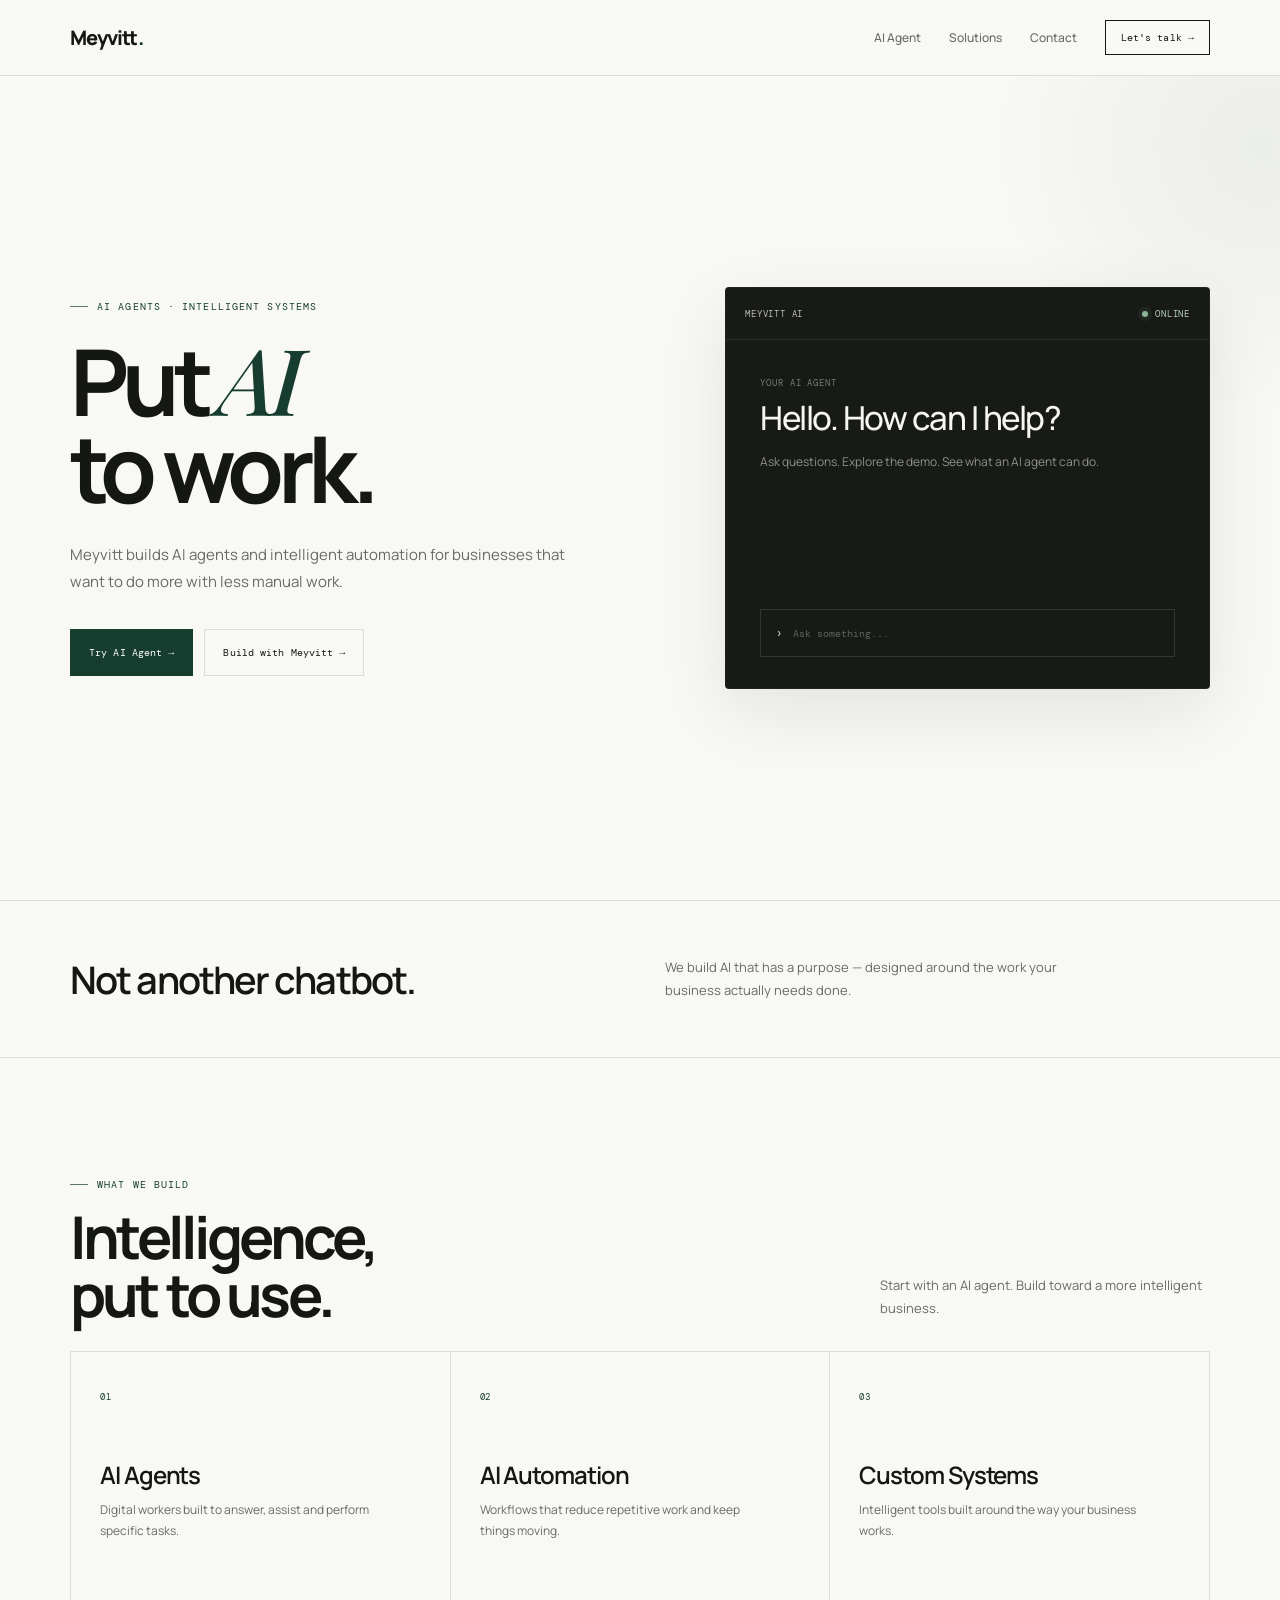
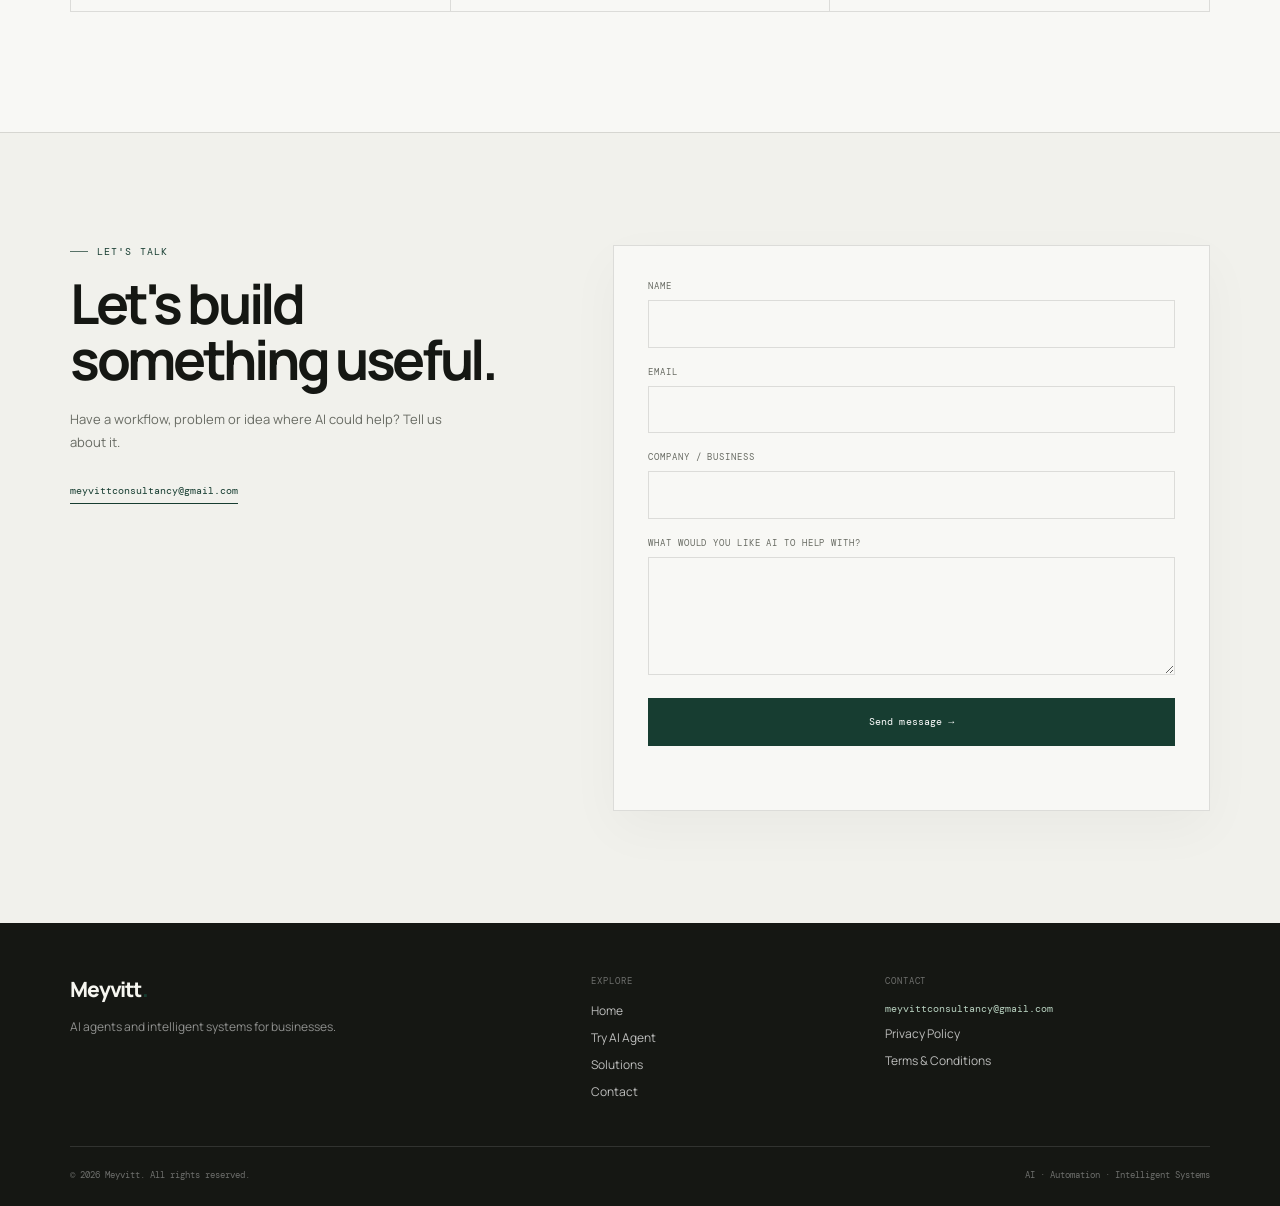
==== commit b2a759cc: "pivot to AI agents" ====
--- a/index.html
+++ b/index.html
@@ -13,19 +13,25 @@
 
   <link rel="preconnect" href="https://fonts.googleapis.com">
   <link rel="preconnect" href="https://fonts.gstatic.com" crossorigin>
-  <link href="https://fonts.googleapis.com/css2?family=DM+Mono:wght@400;500&family=Manrope:wght@400;500;600;700&family=Playfair+Display:ital,wght@0,500;0,600;1,500&display=swap" rel="stylesheet">
+  <link href="https://fonts.googleapis.com/css2?family=DM+Mono:wght@400;500&family=Manrope:wght@400;500;600;700;800&family=Playfair+Display:ital,wght@0,500;0,600;1,500&display=swap" rel="stylesheet">
 
   <style>
     :root {
-      --bg: #f7f7f3;
-      --surface: #efefe9;
-      --ink: #171914;
-      --muted: #66685f;
+      --bg: #f8f8f5;
+      --surface: #f1f1ec;
+      --surface-2: #e9e9e2;
+      --ink: #151713;
+      --muted: #686b63;
       --green: #173d31;
-      --line: rgba(23, 25, 20, .13);
+      --green-soft: #dfe9e2;
+      --line: rgba(21, 23, 19, .12);
+      --line-light: rgba(255,255,255,.12);
+      --white: #fff;
       --mono: "DM Mono", monospace;
       --sans: "Manrope", sans-serif;
-      --serif: "Playfair Display", serif;
+      --serif: "Playfair Display", Georgia, serif;
+      --radius: 4px;
+      --shadow: 0 22px 70px rgba(22, 26, 20, .09);
     }
 
     * { box-sizing: border-box; margin: 0; padding: 0; }
@@ -35,750 +41,941 @@
       color: var(--ink);
       font-family: var(--sans);
       -webkit-font-smoothing: antialiased;
+      text-rendering: optimizeLegibility;
     }
 
     a { color: inherit; text-decoration: none; }
+    button, input, textarea { font: inherit; }
 
     .container {
-      width: min(1120px, calc(100% - 48px));
+      width: min(1140px, calc(100% - 48px));
       margin: 0 auto;
     }
 
-    /* HEADER */
-    header {
-      height: 78px;
-      display: flex;
-      align-items: center;
-      border-bottom: 1px solid var(--line);
+    /* ───────────────── HEADER ───────────────── */
+    .site-header {
       position: sticky;
       top: 0;
-      z-index: 20;
-      background: rgba(247,247,243,.94);
-      backdrop-filter: blur(12px);
-    }
-
-    nav {
-      width: min(1120px, calc(100% - 48px));
-      margin: auto;
-      display: flex;
+      z-index: 100;
+      height: 76px;
+      display: flex;
+      align-items: center;
+      border-bottom: 1px solid var(--line);
+      background: rgba(248, 248, 245, .88);
+      backdrop-filter: blur(14px);
+      -webkit-backdrop-filter: blur(14px);
+    }
+
+    .nav {
+      width: min(1140px, calc(100% - 48px));
+      margin: 0 auto;
+      display: flex;
+      align-items: center;
       justify-content: space-between;
-      align-items: center;
-    }
-
-    .logo {
+    }
+
+    .brand {
+      display: inline-flex;
+      align-items: center;
       font-size: 20px;
-      font-weight: 700;
-      letter-spacing: -.04em;
-    }
-
-    .logo-dot { color: var(--green); }
-
-    .nav-right {
-      display: flex;
-      align-items: center;
-      gap: 26px;
+      font-weight: 800;
+      letter-spacing: -.055em;
+    }
+
+    .brand-mark {
+      color: var(--green);
+      margin-left: 1px;
+    }
+
+    .nav-links {
+      display: flex;
+      align-items: center;
+      gap: 28px;
     }
 
     .nav-link {
       color: var(--muted);
       font-size: 12px;
+      font-weight: 500;
       transition: color .2s ease;
     }
 
     .nav-link:hover { color: var(--ink); }
 
-    .nav-cta {
+    .nav-button {
+      padding: 10px 15px;
+      border: 1px solid var(--ink);
       font-family: var(--mono);
       font-size: 10px;
-      border: 1px solid var(--ink);
-      padding: 10px 15px;
-      transition: .2s ease;
-    }
-
-    .nav-cta:hover {
+      letter-spacing: .01em;
+      transition: background .2s ease, color .2s ease;
+    }
+
+    .nav-button:hover {
       background: var(--ink);
       color: var(--bg);
     }
 
-    /* HERO */
+    /* ───────────────── HERO ───────────────── */
     .hero {
-      min-height: calc(100vh - 78px);
-      display: flex;
-      align-items: center;
-      padding: 90px 0;
+      position: relative;
+      overflow: hidden;
+      min-height: calc(100vh - 76px);
+      display: flex;
+      align-items: center;
+      padding: 88px 0;
+    }
+
+    .hero::before {
+      content: "";
+      position: absolute;
+      width: 560px;
+      height: 560px;
+      right: -260px;
+      top: -210px;
+      border-radius: 50%;
+      background: radial-gradient(circle, rgba(23,61,49,.055), transparent 68%);
+      pointer-events: none;
     }
 
     .hero-grid {
+      position: relative;
       display: grid;
-      grid-template-columns: 1.05fr .95fr;
-      gap: 80px;
+      grid-template-columns: minmax(0, 1.05fr) minmax(380px, .9fr);
+      gap: clamp(48px, 7vw, 100px);
       align-items: center;
     }
 
     .eyebrow {
+      display: flex;
+      align-items: center;
+      gap: 9px;
       color: var(--green);
       font-family: var(--mono);
       font-size: 10px;
-      letter-spacing: .12em;
+      letter-spacing: .11em;
       text-transform: uppercase;
-      margin-bottom: 20px;
-    }
-
-    h1 {
-      max-width: 690px;
-      font-size: clamp(54px, 7vw, 92px);
-      line-height: .98;
-      letter-spacing: -.065em;
-      font-weight: 600;
-    }
-
-    h1 em {
-      color: var(--green);
+      margin-bottom: 22px;
+    }
+
+    .eyebrow::before {
+      content: "";
+      width: 18px;
+      height: 1px;
+      background: currentColor;
+      opacity: .7;
+    }
+
+    .hero h1 {
+      max-width: 720px;
+      font-size: clamp(58px, 7.2vw, 96px);
+      line-height: .94;
+      letter-spacing: -.072em;
+      font-weight: 700;
+    }
+
+    .hero h1 em {
       font-family: var(--serif);
       font-weight: 500;
+      color: var(--green);
+      letter-spacing: -.065em;
     }
 
     .hero-copy {
       max-width: 500px;
-      margin: 27px 0 34px;
+      margin: 30px 0 34px;
       color: var(--muted);
-      font-size: 16px;
-      line-height: 1.75;
-    }
-
-    .buttons {
-      display: flex;
-      gap: 12px;
+      font-size: 15px;
+      line-height: 1.8;
+    }
+
+    .button-row {
+      display: flex;
       flex-wrap: wrap;
+      gap: 11px;
     }
 
     .button {
-      padding: 14px 19px;
-      font-family: var(--mono);
-      font-size: 11px;
+      display: inline-flex;
+      align-items: center;
+      justify-content: center;
+      min-height: 47px;
+      padding: 0 18px;
       border: 1px solid var(--line);
-      transition: transform .2s ease, background .2s ease;
+      font-family: var(--mono);
+      font-size: 10px;
+      letter-spacing: .01em;
       cursor: pointer;
-    }
-
-    .button:hover { transform: translateY(-2px); }
-
-    .button.primary {
+      transition: transform .2s ease, box-shadow .2s ease, background .2s ease, color .2s ease;
+    }
+
+    .button:hover {
+      transform: translateY(-2px);
+      box-shadow: 0 7px 20px rgba(20,25,19,.08);
+    }
+
+    .button-primary {
+      color: #fff;
       background: var(--green);
       border-color: var(--green);
-      color: white;
-    }
-
-    /* PRODUCT PREVIEW */
-    .product {
-      background: #171914;
-      color: #f5f5ef;
-      min-height: 390px;
-      border-radius: 3px;
+    }
+
+    .button-primary:hover {
+      background: #0f3026;
+    }
+
+    .button-secondary {
+      background: transparent;
+      color: var(--ink);
+    }
+
+    .button-secondary:hover {
+      background: var(--surface);
+    }
+
+    /* Product card */
+    .product-card {
+      display: block;
+      position: relative;
+      background: #171a16;
+      color: #f5f6f1;
+      border-radius: var(--radius);
       overflow: hidden;
-      box-shadow: 0 30px 80px rgba(0,0,0,.10);
-      transition: transform .25s ease;
-    }
-
-    .product:hover { transform: translateY(-4px); }
-
-    .product-bar {
-      height: 50px;
+      box-shadow: var(--shadow);
+      border: 1px solid rgba(255,255,255,.04);
+      transition: transform .3s cubic-bezier(.2,.8,.2,1), box-shadow .3s ease;
+    }
+
+    .product-card:hover {
+      transform: translateY(-5px);
+      box-shadow: 0 30px 85px rgba(18, 24, 19, .17);
+    }
+
+    .product-topbar {
+      height: 52px;
+      padding: 0 19px;
       display: flex;
       align-items: center;
       justify-content: space-between;
-      padding: 0 19px;
       border-bottom: 1px solid rgba(255,255,255,.09);
       font-family: var(--mono);
       font-size: 9px;
-      letter-spacing: .08em;
-    }
-
-    .status { color: #a8c5b4; }
-    .status:before { content: "●"; margin-right: 6px; }
-
-    .product-content {
-      padding: 42px 32px 32px;
-      height: 340px;
+      letter-spacing: .09em;
+    }
+
+    .product-title { color: rgba(255,255,255,.72); }
+
+    .product-status {
+      display: flex;
+      align-items: center;
+      gap: 7px;
+      color: #b8d0bf;
+    }
+
+    .product-status i {
+      width: 6px;
+      height: 6px;
+      display: inline-block;
+      border-radius: 50%;
+      background: #8ab49a;
+      box-shadow: 0 0 0 4px rgba(138,180,154,.08);
+    }
+
+    .product-body {
+      min-height: 348px;
+      padding: 37px 34px 31px;
       display: flex;
       flex-direction: column;
     }
 
-    .product-content small {
-      color: #9fa198;
-      font-family: var(--mono);
-      font-size: 10px;
-    }
-
-    .product-content h2 {
-      font-size: 34px;
-      letter-spacing: -.04em;
-      margin: 10px 0 16px;
+    .product-kicker {
+      color: rgba(255,255,255,.42);
+      font-family: var(--mono);
+      font-size: 9px;
+      letter-spacing: .1em;
+    }
+
+    .product-body h2 {
+      margin: 11px 0 14px;
+      font-size: 33px;
+      line-height: 1.12;
       font-weight: 500;
-    }
-
-    .product-content p {
-      color: #a8aaa2;
-      font-size: 13px;
-      line-height: 1.7;
-      max-width: 360px;
+      letter-spacing: -.045em;
+    }
+
+    .product-body p {
+      max-width: 350px;
+      color: rgba(255,255,255,.52);
+      font-size: 12px;
+      line-height: 1.75;
     }
 
     .product-input {
       margin-top: auto;
-      border: 1px solid rgba(255,255,255,.13);
-      padding: 13px;
-      color: #74766f;
+      min-height: 48px;
+      padding: 0 14px;
+      display: flex;
+      align-items: center;
+      gap: 10px;
+      border: 1px solid rgba(255,255,255,.12);
+      color: rgba(255,255,255,.32);
       font-family: var(--mono);
       font-size: 10px;
     }
 
-    .product-input span { color: #b9d2c1; }
-
-    /* STATEMENT */
+    .product-input span { color: #b8d0bf; font-size: 14px; }
+
+    /* ───────────────── STATEMENT ───────────────── */
     .statement {
       border-top: 1px solid var(--line);
       border-bottom: 1px solid var(--line);
-      padding: 36px 0;
-    }
-
-    .statement-grid {
+    }
+
+    .statement-inner {
+      min-height: 156px;
       display: grid;
       grid-template-columns: 1fr 1fr;
-      gap: 40px;
-      align-items: center;
+      align-items: center;
+      gap: 50px;
+    }
+
+    .statement strong {
+      font-size: clamp(25px, 3vw, 38px);
+      font-weight: 600;
+      letter-spacing: -.05em;
     }
 
     .statement p {
+      max-width: 420px;
       color: var(--muted);
       font-size: 13px;
-      line-height: 1.7;
-      max-width: 420px;
-    }
-
-    .statement strong {
-      font-size: clamp(24px, 3vw, 36px);
-      letter-spacing: -.04em;
-      font-weight: 500;
-    }
-
-    /* OFFERINGS */
-    .section { padding: 120px 0; }
-
-    .section-heading {
+      line-height: 1.75;
+    }
+
+    /* ───────────────── SOLUTIONS ───────────────── */
+    .section {
+      padding: 120px 0;
+    }
+
+    .section-head {
       display: flex;
       justify-content: space-between;
-      align-items: end;
-      margin-bottom: 46px;
+      align-items: flex-end;
+      gap: 40px;
+      padding-bottom: 28px;
       border-bottom: 1px solid var(--line);
-      padding-bottom: 22px;
-    }
-
-    .section-heading h2 {
-      font-size: clamp(36px, 4vw, 54px);
-      letter-spacing: -.055em;
-      font-weight: 600;
-    }
-
-    .section-heading p {
-      max-width: 350px;
+    }
+
+    .section-head .eyebrow { margin-bottom: 17px; }
+
+    .section-head h2 {
+      font-size: clamp(40px, 4.6vw, 60px);
+      line-height: .98;
+      font-weight: 700;
+      letter-spacing: -.065em;
+    }
+
+    .section-head > p {
+      max-width: 330px;
       color: var(--muted);
       font-size: 13px;
-      line-height: 1.7;
-    }
-
-    .offerings {
+      line-height: 1.75;
+      padding-bottom: 4px;
+    }
+
+    .solutions-grid {
       display: grid;
       grid-template-columns: repeat(3, 1fr);
-      border-top: 1px solid var(--line);
       border-left: 1px solid var(--line);
     }
 
-    .offering {
-      padding: 35px 30px;
-      min-height: 240px;
+    .solution {
+      min-height: 260px;
+      padding: 31px 29px;
       border-right: 1px solid var(--line);
       border-bottom: 1px solid var(--line);
-      transition: background .2s ease;
-    }
-
-    .offering:hover { background: var(--surface); }
-
-    .number {
-      font-family: var(--mono);
+      position: relative;
+      transition: background .25s ease;
+    }
+
+    .solution:hover { background: var(--surface); }
+
+    .solution-number {
       color: var(--green);
-      font-size: 10px;
-    }
-
-    .offering h3 {
+      font-family: var(--mono);
+      font-size: 9px;
+      letter-spacing: .08em;
+    }
+
+    .solution h3 {
+      margin-top: 56px;
+      margin-bottom: 10px;
       font-size: 24px;
-      letter-spacing: -.04em;
-      margin: 45px 0 9px;
+      line-height: 1.15;
       font-weight: 600;
-    }
-
-    .offering p {
+      letter-spacing: -.045em;
+    }
+
+    .solution p {
+      max-width: 280px;
       color: var(--muted);
-      font-size: 13px;
-      line-height: 1.65;
-    }
-
-    /* CONTACT */
+      font-size: 12px;
+      line-height: 1.75;
+    }
+
+    /* ───────────────── CONTACT ───────────────── */
     .contact {
       background: var(--surface);
       border-top: 1px solid var(--line);
-      padding: 110px 0;
+      padding: 112px 0;
     }
 
     .contact-grid {
       display: grid;
-      grid-template-columns: .85fr 1.15fr;
-      gap: 90px;
+      grid-template-columns: minmax(280px, .85fr) minmax(420px, 1.15fr);
+      gap: clamp(50px, 8vw, 105px);
       align-items: start;
     }
 
+    .contact-copy .eyebrow { margin-bottom: 18px; }
+
     .contact-copy h2 {
-      font-size: clamp(38px, 4vw, 54px);
-      line-height: 1.03;
-      letter-spacing: -.055em;
-      margin-bottom: 18px;
+      max-width: 430px;
+      font-size: clamp(40px, 4.3vw, 58px);
+      line-height: 1.01;
+      font-weight: 700;
+      letter-spacing: -.06em;
     }
 
     .contact-copy > p {
+      max-width: 380px;
+      margin-top: 20px;
       color: var(--muted);
-      font-size: 14px;
-      line-height: 1.75;
-      max-width: 380px;
+      font-size: 13px;
+      line-height: 1.8;
     }
 
     .contact-email {
       display: inline-block;
-      margin-top: 28px;
-      font-family: var(--mono);
-      font-size: 11px;
+      margin-top: 30px;
+      padding-bottom: 6px;
       border-bottom: 1px solid var(--green);
-      padding-bottom: 5px;
       color: var(--green);
-    }
+      font-family: var(--mono);
+      font-size: 10px;
+      transition: opacity .2s ease;
+    }
+
+    .contact-email:hover { opacity: .7; }
 
     .contact-form {
+      padding: 34px;
       background: var(--bg);
       border: 1px solid var(--line);
-      padding: 32px;
-    }
-
-    .form-row { margin-bottom: 17px; }
+      box-shadow: 0 18px 50px rgba(24,28,21,.035);
+    }
+
+    .form-row { margin-bottom: 18px; }
 
     .form-row label {
       display: block;
+      margin-bottom: 8px;
+      color: var(--muted);
       font-family: var(--mono);
       font-size: 9px;
-      letter-spacing: .09em;
+      letter-spacing: .1em;
       text-transform: uppercase;
-      color: var(--muted);
-      margin-bottom: 8px;
-    }
-
-    input, textarea {
+    }
+
+    .form-row input,
+    .form-row textarea {
       width: 100%;
       border: 1px solid var(--line);
+      border-radius: 0;
+      outline: none;
       background: transparent;
-      padding: 13px;
       color: var(--ink);
-      font: 13px var(--sans);
-      transition: border-color .2s ease;
-    }
-
-    textarea { resize: vertical; min-height: 120px; }
-
-    input:focus, textarea:focus {
-      outline: none;
-      border-color: var(--green);
-    }
-
-    .contact-form button { width: 100%; }
+      padding: 13px 14px;
+      font-size: 13px;
+      line-height: 1.5;
+      transition: border-color .2s ease, background .2s ease;
+    }
+
+    .form-row input { min-height: 47px; }
+
+    .form-row textarea {
+      min-height: 118px;
+      resize: vertical;
+    }
+
+    .form-row input:focus,
+    .form-row textarea:focus {
+      border-color: rgba(23,61,49,.65);
+      background: #fff;
+    }
+
+    .form-submit {
+      width: 100%;
+      min-height: 48px;
+      border: 0;
+    }
 
     .form-status {
       min-height: 18px;
-      margin-top: 13px;
-      font-size: 12px;
-      line-height: 1.5;
+      margin-top: 12px;
+      font-size: 11px;
+      line-height: 1.55;
     }
 
     .success { color: var(--green); }
     .error { color: #a13a2b; }
 
-    /* FOOTER */
-    footer {
+    /* ───────────────── FOOTER ───────────────── */
+    .footer {
       background: var(--ink);
-      color: #f4f4ee;
-      padding: 48px 0 25px;
-    }
-
-    .footer-top {
+      color: #f6f6f0;
+      padding: 52px 0 24px;
+    }
+
+    .footer-grid {
       display: grid;
-      grid-template-columns: 1.3fr 1fr 1fr;
+      grid-template-columns: 1.45fr .75fr 1fr;
       gap: 50px;
-      padding-bottom: 42px;
-      border-bottom: 1px solid rgba(255,255,255,.12);
-    }
-
-    .footer-logo {
-      font-size: 22px;
-      font-weight: 700;
-      letter-spacing: -.04em;
-    }
-
-    .footer-brand p {
-      margin-top: 12px;
-      color: rgba(255,255,255,.55);
+      padding-bottom: 46px;
+      border-bottom: 1px solid var(--line-light);
+    }
+
+    .footer-brand {
+      display: inline-flex;
+      font-size: 21px;
+      font-weight: 800;
+      letter-spacing: -.055em;
+    }
+
+    .footer-description {
+      max-width: 275px;
+      margin-top: 13px;
+      color: rgba(255,255,255,.52);
       font-size: 12px;
-      line-height: 1.7;
-      max-width: 280px;
-    }
-
-    .footer-title {
+      line-height: 1.75;
+    }
+
+    .footer-heading {
+      margin-bottom: 15px;
+      color: rgba(255,255,255,.38);
       font-family: var(--mono);
       font-size: 9px;
-      color: rgba(255,255,255,.45);
       letter-spacing: .1em;
       text-transform: uppercase;
-      margin-bottom: 14px;
     }
 
     .footer-links {
       display: flex;
       flex-direction: column;
-      gap: 9px;
+      align-items: flex-start;
+      gap: 10px;
     }
 
     .footer-links a {
+      color: rgba(255,255,255,.72);
       font-size: 12px;
-      color: rgba(255,255,255,.72);
-      width: fit-content;
-    }
-
-    .footer-links a:hover { color: white; }
+      transition: color .2s ease;
+    }
+
+    .footer-links a:hover { color: #fff; }
 
     .footer-email {
-      font-size: 12px;
-      color: #b8d0bf !important;
-      word-break: break-word;
+      color: #b9d3c1 !important;
+      font-family: var(--mono);
+      font-size: 10px !important;
+      overflow-wrap: anywhere;
     }
 
     .footer-bottom {
       padding-top: 22px;
       display: flex;
       justify-content: space-between;
-      gap: 20px;
-      color: rgba(255,255,255,.42);
+      gap: 24px;
+      color: rgba(255,255,255,.38);
       font-family: var(--mono);
       font-size: 9px;
-    }
-
-    /* ANIMATION */
-    .fade {
+      line-height: 1.5;
+    }
+
+    /* ───────────────── MOTION ───────────────── */
+    .reveal {
       opacity: 0;
-      transform: translateY(15px);
-      animation: appear .7s ease forwards;
-    }
-
-    .delay-1 { animation-delay: .1s; }
-    .delay-2 { animation-delay: .2s; }
-
-    @keyframes appear {
+      transform: translateY(12px);
+      animation: reveal .7s cubic-bezier(.2,.75,.2,1) forwards;
+    }
+
+    .delay-1 { animation-delay: .09s; }
+    .delay-2 { animation-delay: .18s; }
+    .delay-3 { animation-delay: .27s; }
+
+    @keyframes reveal {
       to { opacity: 1; transform: translateY(0); }
     }
 
-    @media (max-width: 850px) {
+    /* ───────────────── RESPONSIVE ───────────────── */
+    @media (max-width: 900px) {
       .hero-grid,
-      .statement-grid,
       .contact-grid {
         grid-template-columns: 1fr;
-        gap: 50px;
-      }
-
-      .hero { padding: 70px 0; }
-      .offerings { grid-template-columns: 1fr; }
-      .section-heading { display: block; }
-      .section-heading p { margin-top: 16px; }
-      .footer-top { grid-template-columns: 1fr 1fr; }
-      .footer-brand { grid-column: 1 / -1; }
-      .section { padding: 85px 0; }
+      }
+
+      .hero-grid { max-width: 700px; }
+
+      .hero { min-height: auto; padding: 90px 0; }
+
+      .product-card { max-width: 620px; }
+
+      .statement-inner {
+        grid-template-columns: 1fr;
+        gap: 16px;
+        padding: 38px 0;
+      }
+
+      .section-head { display: block; }
+      .section-head > p { margin-top: 18px; }
+
+      .solutions-grid { grid-template-columns: 1fr; }
+
+      .solution {
+        min-height: 215px;
+      }
+
+      .solution h3 { margin-top: 42px; }
+
+      .footer-grid {
+        grid-template-columns: 1fr 1fr;
+      }
+
+      .footer-intro {
+        grid-column: 1 / -1;
+      }
     }
 
     @media (max-width: 620px) {
-      .container, nav { width: min(100% - 32px, 1120px); }
+      .container,
+      .nav { width: min(100% - 32px, 1140px); }
+
+      .site-header { height: 68px; }
+      .hero { min-height: calc(100vh - 68px); padding: 64px 0 70px; }
+
+      .nav-links { gap: 14px; }
       .nav-link { display: none; }
-      .nav-cta { padding: 9px 11px; font-size: 9px; }
-      h1 { font-size: 54px; }
-      .contact { padding: 80px 0; }
-      .contact-form { padding: 22px; }
-      .footer-top { grid-template-columns: 1fr; gap: 35px; }
-      .footer-brand { grid-column: auto; }
-      .footer-bottom { flex-direction: column; }
+
+      .nav-button {
+        padding: 9px 11px;
+        font-size: 9px;
+      }
+
+      .hero h1 { font-size: clamp(53px, 16vw, 70px); }
+
+      .hero-copy {
+        font-size: 14px;
+        margin: 24px 0 28px;
+      }
+
+      .product-body {
+        min-height: 320px;
+        padding: 30px 24px 24px;
+      }
+
+      .product-body h2 { font-size: 29px; }
+
+      .section { padding: 82px 0; }
+      .contact { padding: 82px 0; }
+
+      .contact-form { padding: 23px 18px; }
+
+      .footer-grid {
+        grid-template-columns: 1fr;
+        gap: 34px;
+      }
+
+      .footer-intro { grid-column: auto; }
+
+      .footer-bottom {
+        flex-direction: column;
+        gap: 8px;
+      }
+    }
+
+    @media (prefers-reduced-motion: reduce) {
+      html { scroll-behavior: auto; }
+      *, *::before, *::after {
+        animation-duration: .01ms !important;
+        animation-iteration-count: 1 !important;
+        transition-duration: .01ms !important;
+      }
     }
   </style>
 </head>
 
 <body>
 
-<header>
-  <nav>
-    <a href="./" class="logo">Meyvitt<span class="logo-dot">.</span></a>
-
-    <div class="nav-right">
-      <a href="AIAgent/" class="nav-link">AI Agent</a>
-      <a href="#what-we-build" class="nav-link">Solutions</a>
-      <a href="#contact" class="nav-link">Contact</a>
-      <a href="#contact" class="nav-cta">Let's talk →</a>
-    </div>
-  </nav>
-</header>
-
-<main>
-
-  <section class="hero">
+  <header class="site-header">
+    <nav class="nav" aria-label="Primary navigation">
+      <a href="./" class="brand" aria-label="Meyvitt home">
+        Meyvitt<span class="brand-mark">.</span>
+      </a>
+
+      <div class="nav-links">
+        <a href="AIAgent/" class="nav-link">AI Agent</a>
+        <a href="#what-we-build" class="nav-link">Solutions</a>
+        <a href="#contact" class="nav-link">Contact</a>
+        <a href="#contact" class="nav-button">Let's talk →</a>
+      </div>
+    </nav>
+  </header>
+
+  <main>
+
+    <section class="hero">
+      <div class="container">
+        <div class="hero-grid">
+
+          <div>
+            <div class="eyebrow reveal">AI Agents · Intelligent Systems</div>
+
+            <h1 class="reveal delay-1">
+              Put <em>AI</em><br>to work.
+            </h1>
+
+            <p class="hero-copy reveal delay-2">
+              Meyvitt builds AI agents and intelligent automation for businesses that want to do more with less manual work.
+            </p>
+
+            <div class="button-row reveal delay-3">
+              <a href="AIAgent/" class="button button-primary">Try AI Agent →</a>
+              <a href="#contact" class="button button-secondary">Build with Meyvitt →</a>
+            </div>
+          </div>
+
+          <!-- Same destination and functionality: AIAgent/ -->
+          <a href="AIAgent/" class="product-card reveal delay-2" aria-label="Try Meyvitt AI Agent">
+            <div class="product-topbar">
+              <span class="product-title">MEYVITT AI</span>
+              <span class="product-status"><i></i>ONLINE</span>
+            </div>
+
+            <div class="product-body">
+              <span class="product-kicker">YOUR AI AGENT</span>
+              <h2>Hello. How can I help?</h2>
+              <p>Ask questions. Explore the demo. See what an AI agent can do.</p>
+
+              <div class="product-input">
+                <span>›</span>
+                Ask something...
+              </div>
+            </div>
+          </a>
+
+        </div>
+      </div>
+    </section>
+
+    <section class="statement">
+      <div class="container">
+        <div class="statement-inner">
+          <strong>Not another chatbot.</strong>
+          <p>We build AI that has a purpose — designed around the work your business actually needs done.</p>
+        </div>
+      </div>
+    </section>
+
+    <section class="section" id="what-we-build">
+      <div class="container">
+
+        <div class="section-head">
+          <div>
+            <div class="eyebrow">What we build</div>
+            <h2>Intelligence,<br>put to use.</h2>
+          </div>
+
+          <p>Start with an AI agent. Build toward a more intelligent business.</p>
+        </div>
+
+        <div class="solutions-grid">
+
+          <article class="solution">
+            <span class="solution-number">01</span>
+            <h3>AI Agents</h3>
+            <p>Digital workers built to answer, assist and perform specific tasks.</p>
+          </article>
+
+          <article class="solution">
+            <span class="solution-number">02</span>
+            <h3>AI Automation</h3>
+            <p>Workflows that reduce repetitive work and keep things moving.</p>
+          </article>
+
+          <article class="solution">
+            <span class="solution-number">03</span>
+            <h3>Custom Systems</h3>
+            <p>Intelligent tools built around the way your business works.</p>
+          </article>
+
+        </div>
+      </div>
+    </section>
+
+    <!-- Same contact form fields, endpoint and submission behavior -->
+    <section class="contact" id="contact">
+      <div class="container">
+        <div class="contact-grid">
+
+          <div class="contact-copy">
+            <div class="eyebrow">Let's talk</div>
+            <h2>Let's build something useful.</h2>
+            <p>Have a workflow, problem or idea where AI could help? Tell us about it.</p>
+
+            <a class="contact-email" href="mailto:meyvittconsultancy@gmail.com">
+              meyvittconsultancy@gmail.com
+            </a>
+          </div>
+
+          <form class="contact-form" id="contactForm" novalidate>
+            <div class="form-row">
+              <label for="cf-name">Name</label>
+              <input type="text" id="cf-name" name="name" required>
+            </div>
+
+            <div class="form-row">
+              <label for="cf-email">Email</label>
+              <input type="email" id="cf-email" name="email" required>
+            </div>
+
+            <div class="form-row">
+              <label for="cf-company">Company / Business</label>
+              <input type="text" id="cf-company" name="company">
+            </div>
+
+            <div class="form-row">
+              <label for="cf-message">What would you like AI to help with?</label>
+              <textarea id="cf-message" name="message" required></textarea>
+            </div>
+
+            <button class="button button-primary form-submit" type="submit" id="cf-submit">
+              Send message →
+            </button>
+
+            <p class="form-status" id="cf-status" aria-live="polite"></p>
+          </form>
+
+        </div>
+      </div>
+    </section>
+
+  </main>
+
+  <footer class="footer">
     <div class="container">
-      <div class="hero-grid">
+
+      <div class="footer-grid">
+
+        <div class="footer-intro">
+          <a href="./" class="footer-brand">
+            Meyvitt<span class="brand-mark">.</span>
+          </a>
+          <p class="footer-description">AI agents and intelligent systems for businesses.</p>
+        </div>
 
         <div>
-          <div class="eyebrow fade">AI Agents · Intelligent Systems</div>
-
-          <h1 class="fade delay-1">
-            Put <em>AI</em><br>to work.
-          </h1>
-
-          <p class="hero-copy fade delay-2">
-            Meyvitt builds AI agents and intelligent automation for businesses that want to do more with less manual work.
-          </p>
-
-          <div class="buttons fade delay-2">
-            <a href="AIAgent/" class="button primary">Try AI Agent →</a>
-            <a href="#contact" class="button">Build with Meyvitt →</a>
+          <div class="footer-heading">Explore</div>
+          <div class="footer-links">
+            <a href="./">Home</a>
+            <a href="AIAgent/">Try AI Agent</a>
+            <a href="#what-we-build">Solutions</a>
+            <a href="#contact">Contact</a>
           </div>
         </div>
 
-        <a href="AIAgent/" class="product fade delay-1" aria-label="Try Meyvitt AI Agent">
-          <div class="product-bar">
-            <span>MEYVITT AI</span>
-            <span class="status">ONLINE</span>
+        <div>
+          <div class="footer-heading">Contact</div>
+          <div class="footer-links">
+            <a class="footer-email" href="mailto:meyvittconsultancy@gmail.com">
+              meyvittconsultancy@gmail.com
+            </a>
+            <a href="privacy.html">Privacy Policy</a>
+            <a href="terms.html">Terms &amp; Conditions</a>
           </div>
-
-          <div class="product-content">
-            <small>YOUR AI AGENT</small>
-            <h2>Hello. How can I help?</h2>
-            <p>Ask questions. Explore the demo. See what an AI agent can do.</p>
-
-            <div class="product-input">
-              <span>›</span> Ask something...
-            </div>
-          </div>
-        </a>
+        </div>
 
       </div>
+
+      <div class="footer-bottom">
+        <span>© 2026 Meyvitt. All rights reserved.</span>
+        <span>AI · Automation · Intelligent Systems</span>
+      </div>
+
     </div>
-  </section>
-
-  <section class="statement">
-    <div class="container">
-      <div class="statement-grid">
-        <strong>Not another chatbot.</strong>
-        <p>We build AI that has a purpose — designed around the work your business actually needs done.</p>
-      </div>
-    </div>
-  </section>
-
-  <section class="section" id="what-we-build">
-    <div class="container">
-
-      <div class="section-heading">
-        <div>
-          <div class="eyebrow">What we build</div>
-          <h2>Intelligence,<br>put to use.</h2>
-        </div>
-
-        <p>Start with an AI agent. Build toward a more intelligent business.</p>
-      </div>
-
-      <div class="offerings">
-
-        <div class="offering">
-          <div class="number">01</div>
-          <h3>AI Agents</h3>
-          <p>Digital workers built to answer, assist and perform specific tasks.</p>
-        </div>
-
-        <div class="offering">
-          <div class="number">02</div>
-          <h3>AI Automation</h3>
-          <p>Workflows that reduce repetitive work and keep things moving.</p>
-        </div>
-
-        <div class="offering">
-          <div class="number">03</div>
-          <h3>Custom Systems</h3>
-          <p>Intelligent tools built around the way your business works.</p>
-        </div>
-
-      </div>
-    </div>
-  </section>
-
-  <!-- CONTACT: keeps your enquiry flow on the homepage -->
-  <section class="contact" id="contact">
-    <div class="container">
-      <div class="contact-grid">
-
-        <div class="contact-copy">
-          <div class="eyebrow">Let's talk</div>
-          <h2>Let's build something useful.</h2>
-          <p>
-            Have a workflow, problem or idea where AI could help? Tell us about it.
-          </p>
-
-          <a class="contact-email" href="mailto:meyvittconsultancy@gmail.com">
-            meyvittconsultancy@gmail.com
-          </a>
-        </div>
-
-        <form class="contact-form" id="contactForm" novalidate>
-          <div class="form-row">
-            <label for="cf-name">Name</label>
-            <input type="text" id="cf-name" name="name" required>
-          </div>
-
-          <div class="form-row">
-            <label for="cf-email">Email</label>
-            <input type="email" id="cf-email" name="email" required>
-          </div>
-
-          <div class="form-row">
-            <label for="cf-company">Company / Business</label>
-            <input type="text" id="cf-company" name="company">
-          </div>
-
-          <div class="form-row">
-            <label for="cf-message">What would you like AI to help with?</label>
-            <textarea id="cf-message" name="message" required></textarea>
-          </div>
-
-          <button class="button primary" type="submit" id="cf-submit">
-            Send message →
-          </button>
-
-          <p class="form-status" id="cf-status"></p>
-        </form>
-
-      </div>
-    </div>
-  </section>
-
-</main>
-
-<footer>
-  <div class="container">
-
-    <div class="footer-top">
-
-      <div class="footer-brand">
-        <a href="./" class="footer-logo">Meyvitt<span class="logo-dot">.</span></a>
-        <p>AI agents and intelligent systems for businesses.</p>
-      </div>
-
-      <div>
-        <div class="footer-title">Explore</div>
-        <div class="footer-links">
-          <a href="./">Home</a>
-          <a href="AIAgent/">Try AI Agent</a>
-          <a href="#what-we-build">Solutions</a>
-          <a href="#contact">Contact</a>
-        </div>
-      </div>
-
-      <div>
-        <div class="footer-title">Contact</div>
-        <div class="footer-links">
-          <a class="footer-email" href="mailto:meyvittconsultancy@gmail.com">
-            meyvittconsultancy@gmail.com
-          </a>
-          <a href="privacy.html">Privacy Policy</a>
-          <a href="terms.html">Terms & Conditions</a>
-        </div>
-      </div>
-
-    </div>
-
-    <div class="footer-bottom">
-      <span>© 2026 Meyvitt. All rights reserved.</span>
-      <span>AI · Automation · Intelligent Systems</span>
-    </div>
-
-  </div>
-</footer>
-
-<script>
-  /*
-    Contact form endpoint from your previous Meyvitt homepage.
-    Replace only if you change your Google Apps Script deployment.
-  */
-  const FORM_ENDPOINT =
-    'https://script.google.com/macros/s/AKfycbzpK_wGcDHC32QIy1_SsDyU_mSO8LpOzgt--QQo8YjrDNxfm0D1OXPzH68k2nYRVZ9ybw/exec';
-
-  const form = document.getElementById('contactForm');
-  const statusEl = document.getElementById('cf-status');
-  const submitBtn = document.getElementById('cf-submit');
-
-  form.addEventListener('submit', async (e) => {
-    e.preventDefault();
-
-    const name = document.getElementById('cf-name').value.trim();
-    const email = document.getElementById('cf-email').value.trim();
-    const company = document.getElementById('cf-company').value.trim();
-    const message = document.getElementById('cf-message').value.trim();
-
-    const emailOk = /^[^\s@]+@[^\s@]+\.[^\s@]+$/.test(email);
-
-    if (!name || !emailOk || !message) {
-      statusEl.textContent =
-        'Please enter your name, a valid email and a message.';
-      statusEl.className = 'form-status error';
-      return;
-    }
-
-    submitBtn.disabled = true;
-    submitBtn.textContent = 'Sending...';
-    statusEl.textContent = '';
-
-    try {
-      const formData = new URLSearchParams();
-      formData.append('name', name);
-      formData.append('email', email);
-      formData.append('company', company);
-      formData.append('message', message);
-
-      await fetch(FORM_ENDPOINT, {
-        method: 'POST',
-        body: formData,
-        mode: 'no-cors'
-      });
-
-      statusEl.textContent =
-        "Thanks — we've received your message. We'll get back to you soon.";
-      statusEl.className = 'form-status success';
-      form.reset();
-
-    } catch (error) {
-      statusEl.textContent =
-        'Something went wrong. Please email meyvittconsultancy@gmail.com.';
-      statusEl.className = 'form-status error';
-
-    } finally {
-      submitBtn.disabled = false;
-      submitBtn.textContent = 'Send message →';
-    }
-  });
-</script>
+  </footer>
+
+  <script>
+    /*
+      Contact form functionality intentionally preserved.
+      Existing Google Apps Script endpoint remains unchanged.
+    */
+    const FORM_ENDPOINT =
+      'https://script.google.com/macros/s/AKfycbzpK_wGcDHC32QIy1_SsDyU_mSO8LpOzgt--QQo8YjrDNxfm0D1OXPzH68k2nYRVZ9ybw/exec';
+
+    const form = document.getElementById('contactForm');
+    const statusEl = document.getElementById('cf-status');
+    const submitBtn = document.getElementById('cf-submit');
+
+    form.addEventListener('submit', async (e) => {
+      e.preventDefault();
+
+      const name = document.getElementById('cf-name').value.trim();
+      const email = document.getElementById('cf-email').value.trim();
+      const company = document.getElementById('cf-company').value.trim();
+      const message = document.getElementById('cf-message').value.trim();
+
+      const emailOk = /^[^\s@]+@[^\s@]+\.[^\s@]+$/.test(email);
+
+      if (!name || !emailOk || !message) {
+        statusEl.textContent =
+          'Please enter your name, a valid email and a message.';
+        statusEl.className = 'form-status error';
+        return;
+      }
+
+      submitBtn.disabled = true;
+      submitBtn.textContent = 'Sending...';
+      statusEl.textContent = '';
+
+      try {
+        const formData = new URLSearchParams();
+        formData.append('name', name);
+        formData.append('email', email);
+        formData.append('company', company);
+        formData.append('message', message);
+
+        await fetch(FORM_ENDPOINT, {
+          method: 'POST',
+          body: formData,
+          mode: 'no-cors'
+        });
+
+        statusEl.textContent =
+          "Thanks — we've received your message. We'll get back to you soon.";
+        statusEl.className = 'form-status success';
+        form.reset();
+
+      } catch (error) {
+        statusEl.textContent =
+          'Something went wrong. Please email meyvittconsultancy@gmail.com.';
+        statusEl.className = 'form-status error';
+
+      } finally {
+        submitBtn.disabled = false;
+        submitBtn.textContent = 'Send message →';
+      }
+    });
+  </script>
 
 </body>
-</html>
+</html>
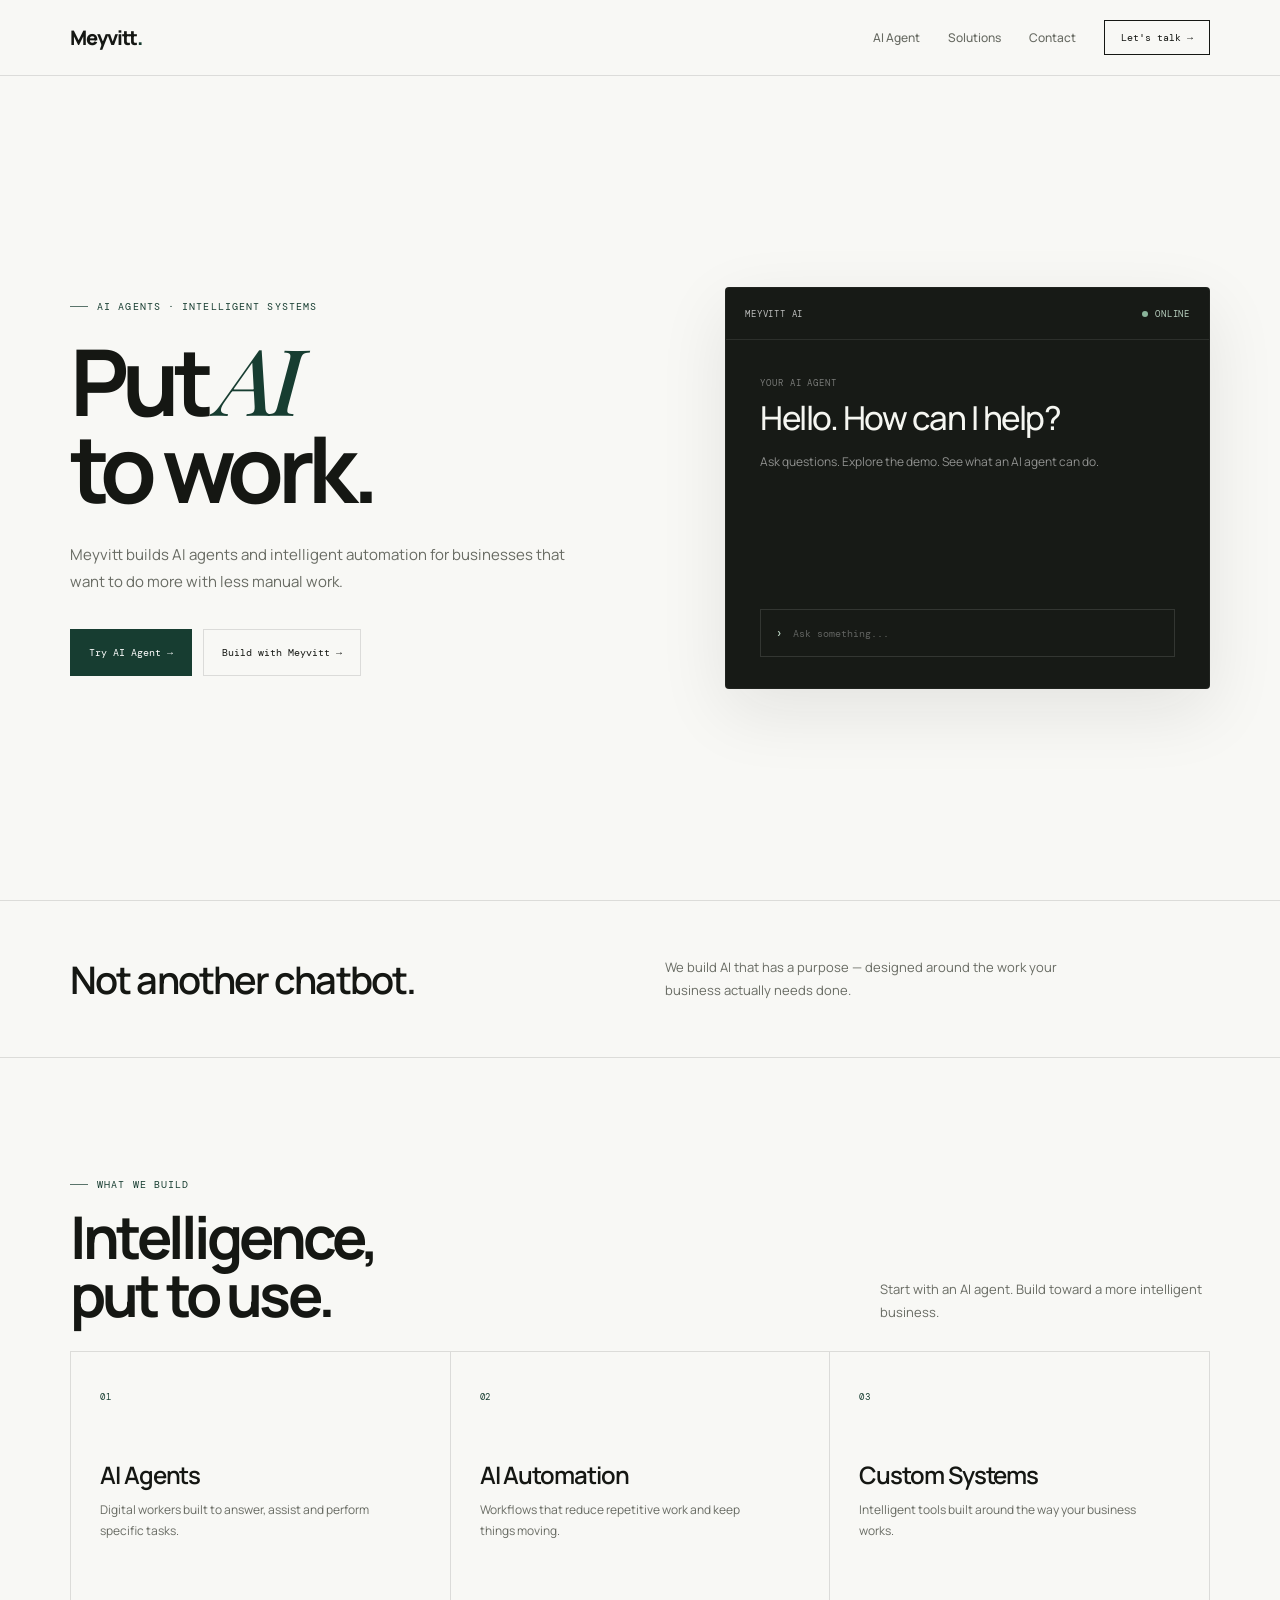
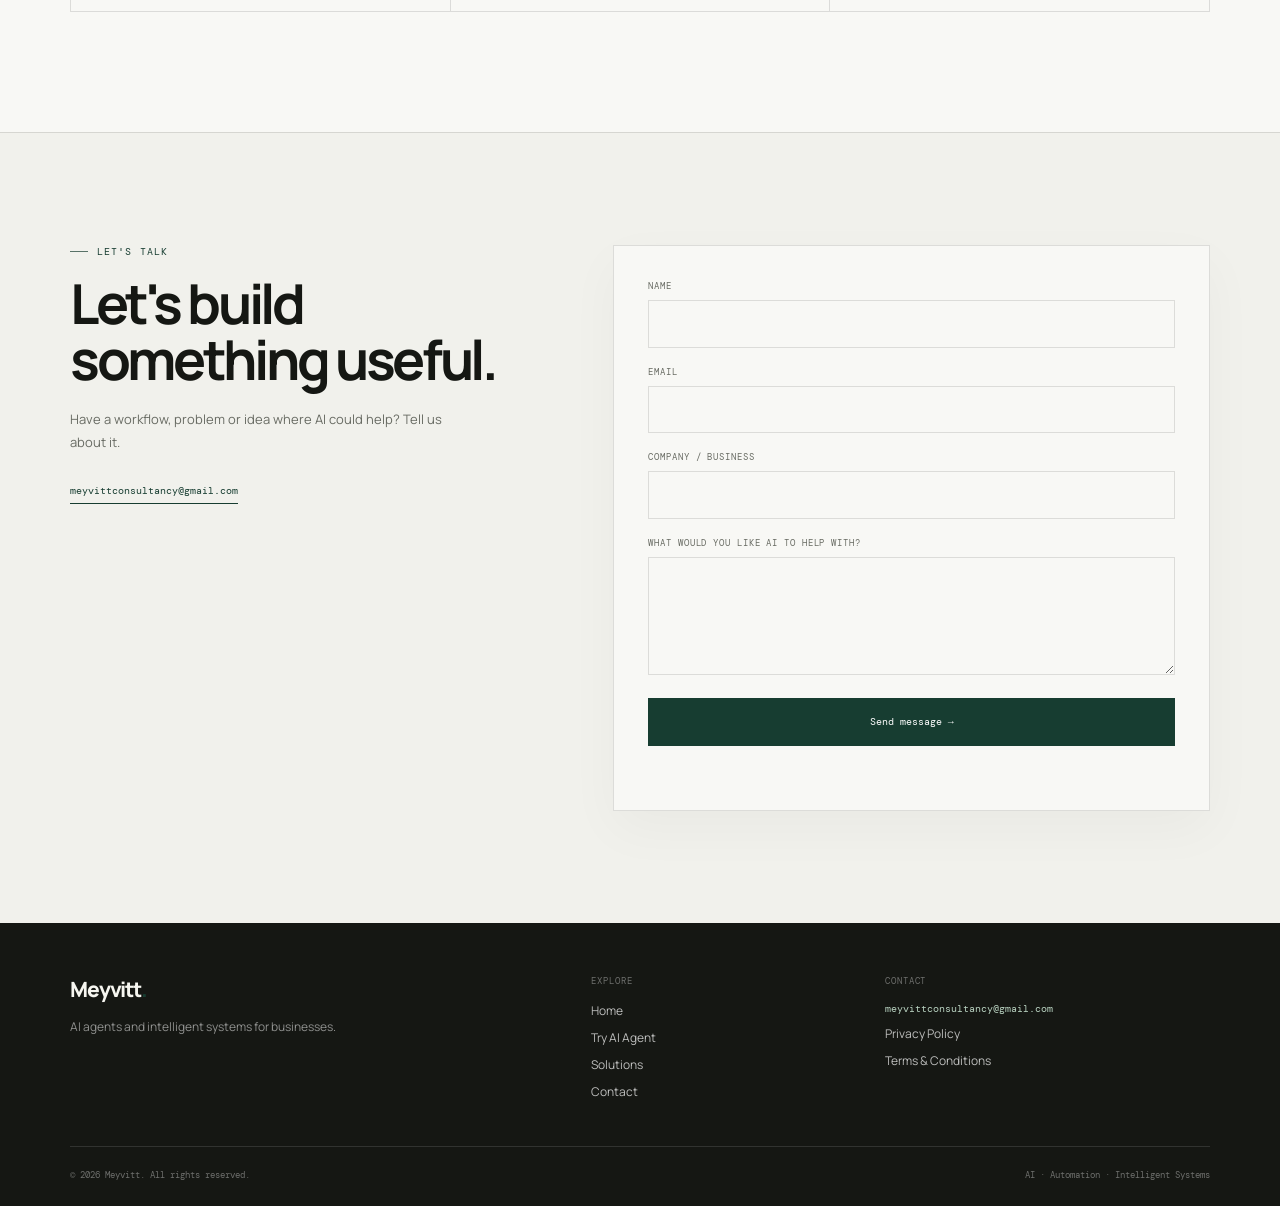
==== commit 82ecb5a3: "pivot to AI agents" ====
--- a/index.html
+++ b/index.html
@@ -19,23 +19,39 @@
     :root {
       --bg: #f8f8f5;
       --surface: #f1f1ec;
-      --surface-2: #e9e9e2;
       --ink: #151713;
       --muted: #686b63;
+
       --green: #173d31;
-      --green-soft: #dfe9e2;
-      --line: rgba(21, 23, 19, .12);
-      --line-light: rgba(255,255,255,.12);
-      --white: #fff;
+      --green-hover: #0f3026;
+
+      --line: rgba(21, 23, 19, 0.12);
+      --line-light: rgba(255, 255, 255, 0.12);
+
+      --white: #ffffff;
+      --dark: #171a16;
+
       --mono: "DM Mono", monospace;
       --sans: "Manrope", sans-serif;
       --serif: "Playfair Display", Georgia, serif;
+
+      --container: 1140px;
       --radius: 4px;
-      --shadow: 0 22px 70px rgba(22, 26, 20, .09);
-    }
-
-    * { box-sizing: border-box; margin: 0; padding: 0; }
-    html { scroll-behavior: smooth; }
+
+      --shadow:
+        0 22px 70px rgba(22, 26, 20, 0.09);
+    }
+
+    * {
+      margin: 0;
+      padding: 0;
+      box-sizing: border-box;
+    }
+
+    html {
+      scroll-behavior: smooth;
+    }
+
     body {
       background: var(--bg);
       color: var(--ink);
@@ -44,47 +60,58 @@
       text-rendering: optimizeLegibility;
     }
 
-    a { color: inherit; text-decoration: none; }
-    button, input, textarea { font: inherit; }
+    a {
+      color: inherit;
+      text-decoration: none;
+    }
+
+    button,
+    input,
+    textarea {
+      font: inherit;
+    }
 
     .container {
-      width: min(1140px, calc(100% - 48px));
+      width: min(var(--container), calc(100% - 48px));
       margin: 0 auto;
     }
 
-    /* ───────────────── HEADER ───────────────── */
+
+    /* =========================================
+       HEADER
+    ========================================= */
+
     .site-header {
       position: sticky;
       top: 0;
       z-index: 100;
+
       height: 76px;
+
       display: flex;
       align-items: center;
+
+      background: rgba(248, 248, 245, 0.96);
       border-bottom: 1px solid var(--line);
-      background: rgba(248, 248, 245, .88);
-      backdrop-filter: blur(14px);
-      -webkit-backdrop-filter: blur(14px);
     }
 
     .nav {
-      width: min(1140px, calc(100% - 48px));
+      width: min(var(--container), calc(100% - 48px));
       margin: 0 auto;
+
       display: flex;
       align-items: center;
       justify-content: space-between;
     }
 
     .brand {
-      display: inline-flex;
-      align-items: center;
       font-size: 20px;
       font-weight: 800;
-      letter-spacing: -.055em;
+      letter-spacing: -0.055em;
     }
 
     .brand-mark {
       color: var(--green);
-      margin-left: 1px;
     }
 
     .nav-links {
@@ -97,18 +124,25 @@
       color: var(--muted);
       font-size: 12px;
       font-weight: 500;
-      transition: color .2s ease;
-    }
-
-    .nav-link:hover { color: var(--ink); }
+
+      transition: color 0.2s ease;
+    }
+
+    .nav-link:hover {
+      color: var(--ink);
+    }
 
     .nav-button {
-      padding: 10px 15px;
+      padding: 10px 16px;
+
       border: 1px solid var(--ink);
+
       font-family: var(--mono);
       font-size: 10px;
-      letter-spacing: .01em;
-      transition: background .2s ease, color .2s ease;
+
+      transition:
+        background 0.2s ease,
+        color 0.2s ease;
     }
 
     .nav-button:hover {
@@ -116,33 +150,29 @@
       color: var(--bg);
     }
 
-    /* ───────────────── HERO ───────────────── */
+
+    /* =========================================
+       HERO
+    ========================================= */
+
     .hero {
-      position: relative;
-      overflow: hidden;
       min-height: calc(100vh - 76px);
+
       display: flex;
       align-items: center;
-      padding: 88px 0;
-    }
-
-    .hero::before {
-      content: "";
-      position: absolute;
-      width: 560px;
-      height: 560px;
-      right: -260px;
-      top: -210px;
-      border-radius: 50%;
-      background: radial-gradient(circle, rgba(23,61,49,.055), transparent 68%);
-      pointer-events: none;
+
+      padding: 90px 0;
     }
 
     .hero-grid {
-      position: relative;
       display: grid;
-      grid-template-columns: minmax(0, 1.05fr) minmax(380px, .9fr);
+
+      grid-template-columns:
+        minmax(0, 1.05fr)
+        minmax(380px, 0.9fr);
+
       gap: clamp(48px, 7vw, 100px);
+
       align-items: center;
     }
 
@@ -150,41 +180,54 @@
       display: flex;
       align-items: center;
       gap: 9px;
+
+      margin-bottom: 22px;
+
       color: var(--green);
+
       font-family: var(--mono);
       font-size: 10px;
-      letter-spacing: .11em;
+      letter-spacing: 0.11em;
       text-transform: uppercase;
-      margin-bottom: 22px;
     }
 
     .eyebrow::before {
       content: "";
+
       width: 18px;
       height: 1px;
+
       background: currentColor;
-      opacity: .7;
+      opacity: 0.7;
     }
 
     .hero h1 {
       max-width: 720px;
+
       font-size: clamp(58px, 7.2vw, 96px);
-      line-height: .94;
-      letter-spacing: -.072em;
+
+      line-height: 0.94;
+      letter-spacing: -0.072em;
+
       font-weight: 700;
     }
 
     .hero h1 em {
+      color: var(--green);
+
       font-family: var(--serif);
       font-weight: 500;
-      color: var(--green);
-      letter-spacing: -.065em;
+
+      letter-spacing: -0.065em;
     }
 
     .hero-copy {
       max-width: 500px;
+
       margin: 30px 0 34px;
+
       color: var(--muted);
+
       font-size: 15px;
       line-height: 1.8;
     }
@@ -192,140 +235,195 @@
     .button-row {
       display: flex;
       flex-wrap: wrap;
+
       gap: 11px;
     }
 
     .button {
+      min-height: 47px;
+
       display: inline-flex;
       align-items: center;
       justify-content: center;
-      min-height: 47px;
+
       padding: 0 18px;
+
       border: 1px solid var(--line);
+
       font-family: var(--mono);
       font-size: 10px;
-      letter-spacing: .01em;
+
       cursor: pointer;
-      transition: transform .2s ease, box-shadow .2s ease, background .2s ease, color .2s ease;
+
+      transition:
+        transform 0.2s ease,
+        background 0.2s ease,
+        color 0.2s ease,
+        box-shadow 0.2s ease;
     }
 
     .button:hover {
       transform: translateY(-2px);
-      box-shadow: 0 7px 20px rgba(20,25,19,.08);
+      box-shadow: 0 7px 20px rgba(20, 25, 19, 0.08);
     }
 
     .button-primary {
-      color: #fff;
+      color: white;
+
       background: var(--green);
       border-color: var(--green);
     }
 
     .button-primary:hover {
-      background: #0f3026;
+      background: var(--green-hover);
     }
 
     .button-secondary {
+      color: var(--ink);
       background: transparent;
-      color: var(--ink);
     }
 
     .button-secondary:hover {
       background: var(--surface);
     }
 
-    /* Product card */
+
+    /* =========================================
+       AI PRODUCT CARD
+    ========================================= */
+
     .product-card {
       display: block;
-      position: relative;
-      background: #171a16;
+
+      overflow: hidden;
+
       color: #f5f6f1;
+      background: var(--dark);
+
+      border: 1px solid rgba(255, 255, 255, 0.04);
       border-radius: var(--radius);
-      overflow: hidden;
+
       box-shadow: var(--shadow);
-      border: 1px solid rgba(255,255,255,.04);
-      transition: transform .3s cubic-bezier(.2,.8,.2,1), box-shadow .3s ease;
+
+      transition:
+        transform 0.3s cubic-bezier(.2,.8,.2,1),
+        box-shadow 0.3s ease;
     }
 
     .product-card:hover {
       transform: translateY(-5px);
-      box-shadow: 0 30px 85px rgba(18, 24, 19, .17);
+
+      box-shadow:
+        0 30px 85px rgba(18, 24, 19, 0.17);
     }
 
     .product-topbar {
       height: 52px;
+
       padding: 0 19px;
+
       display: flex;
       align-items: center;
       justify-content: space-between;
-      border-bottom: 1px solid rgba(255,255,255,.09);
+
+      border-bottom:
+        1px solid rgba(255, 255, 255, 0.09);
+
       font-family: var(--mono);
       font-size: 9px;
-      letter-spacing: .09em;
-    }
-
-    .product-title { color: rgba(255,255,255,.72); }
+      letter-spacing: 0.09em;
+    }
+
+    .product-title {
+      color: rgba(255, 255, 255, 0.72);
+    }
 
     .product-status {
       display: flex;
       align-items: center;
       gap: 7px;
+
       color: #b8d0bf;
     }
 
     .product-status i {
       width: 6px;
       height: 6px;
+
       display: inline-block;
+
       border-radius: 50%;
+
       background: #8ab49a;
-      box-shadow: 0 0 0 4px rgba(138,180,154,.08);
     }
 
     .product-body {
       min-height: 348px;
+
       padding: 37px 34px 31px;
+
       display: flex;
       flex-direction: column;
     }
 
     .product-kicker {
-      color: rgba(255,255,255,.42);
+      color: rgba(255, 255, 255, 0.42);
+
       font-family: var(--mono);
       font-size: 9px;
-      letter-spacing: .1em;
+      letter-spacing: 0.1em;
     }
 
     .product-body h2 {
       margin: 11px 0 14px;
+
       font-size: 33px;
       line-height: 1.12;
+
       font-weight: 500;
-      letter-spacing: -.045em;
+      letter-spacing: -0.045em;
     }
 
     .product-body p {
       max-width: 350px;
-      color: rgba(255,255,255,.52);
+
+      color: rgba(255, 255, 255, 0.52);
+
       font-size: 12px;
       line-height: 1.75;
     }
 
     .product-input {
+      min-height: 48px;
+
       margin-top: auto;
-      min-height: 48px;
+
       padding: 0 14px;
+
       display: flex;
       align-items: center;
+
       gap: 10px;
-      border: 1px solid rgba(255,255,255,.12);
-      color: rgba(255,255,255,.32);
+
+      border:
+        1px solid rgba(255, 255, 255, 0.12);
+
+      color: rgba(255, 255, 255, 0.32);
+
       font-family: var(--mono);
       font-size: 10px;
     }
 
-    .product-input span { color: #b8d0bf; font-size: 14px; }
-
-    /* ───────────────── STATEMENT ───────────────── */
+    .product-input span {
+      color: #b8d0bf;
+      font-size: 14px;
+    }
+
+
+    /* =========================================
+       STATEMENT
+    ========================================= */
+
     .statement {
       border-top: 1px solid var(--line);
       border-bottom: 1px solid var(--line);
@@ -333,319 +431,479 @@
 
     .statement-inner {
       min-height: 156px;
+
       display: grid;
+
       grid-template-columns: 1fr 1fr;
+
       align-items: center;
+
       gap: 50px;
     }
 
     .statement strong {
       font-size: clamp(25px, 3vw, 38px);
+
       font-weight: 600;
-      letter-spacing: -.05em;
+      letter-spacing: -0.05em;
     }
 
     .statement p {
       max-width: 420px;
+
       color: var(--muted);
+
       font-size: 13px;
       line-height: 1.75;
     }
 
-    /* ───────────────── SOLUTIONS ───────────────── */
+
+    /* =========================================
+       SOLUTIONS
+    ========================================= */
+
     .section {
       padding: 120px 0;
     }
 
     .section-head {
       display: flex;
+      align-items: flex-end;
       justify-content: space-between;
-      align-items: flex-end;
+
       gap: 40px;
+
       padding-bottom: 28px;
+
       border-bottom: 1px solid var(--line);
     }
 
-    .section-head .eyebrow { margin-bottom: 17px; }
+    .section-head .eyebrow {
+      margin-bottom: 17px;
+    }
 
     .section-head h2 {
       font-size: clamp(40px, 4.6vw, 60px);
-      line-height: .98;
+
+      line-height: 0.98;
+
       font-weight: 700;
-      letter-spacing: -.065em;
+      letter-spacing: -0.065em;
     }
 
     .section-head > p {
       max-width: 330px;
+
       color: var(--muted);
+
       font-size: 13px;
       line-height: 1.75;
-      padding-bottom: 4px;
     }
 
     .solutions-grid {
       display: grid;
+
       grid-template-columns: repeat(3, 1fr);
+
       border-left: 1px solid var(--line);
     }
 
     .solution {
       min-height: 260px;
+
+      position: relative;
+
       padding: 31px 29px;
+
       border-right: 1px solid var(--line);
       border-bottom: 1px solid var(--line);
-      position: relative;
-      transition: background .25s ease;
-    }
-
-    .solution:hover { background: var(--surface); }
+
+      transition: background 0.25s ease;
+    }
+
+    .solution:hover {
+      background: var(--surface);
+    }
 
     .solution-number {
       color: var(--green);
+
       font-family: var(--mono);
       font-size: 9px;
-      letter-spacing: .08em;
+      letter-spacing: 0.08em;
     }
 
     .solution h3 {
       margin-top: 56px;
       margin-bottom: 10px;
+
       font-size: 24px;
+
       line-height: 1.15;
+
       font-weight: 600;
-      letter-spacing: -.045em;
+      letter-spacing: -0.045em;
     }
 
     .solution p {
       max-width: 280px;
+
       color: var(--muted);
+
       font-size: 12px;
       line-height: 1.75;
     }
 
-    /* ───────────────── CONTACT ───────────────── */
+
+    /* =========================================
+       CONTACT
+    ========================================= */
+
     .contact {
+      padding: 112px 0;
+
       background: var(--surface);
+
       border-top: 1px solid var(--line);
-      padding: 112px 0;
     }
 
     .contact-grid {
       display: grid;
-      grid-template-columns: minmax(280px, .85fr) minmax(420px, 1.15fr);
+
+      grid-template-columns:
+        minmax(280px, 0.85fr)
+        minmax(420px, 1.15fr);
+
       gap: clamp(50px, 8vw, 105px);
+
       align-items: start;
     }
 
-    .contact-copy .eyebrow { margin-bottom: 18px; }
+    .contact-copy .eyebrow {
+      margin-bottom: 18px;
+    }
 
     .contact-copy h2 {
       max-width: 430px;
+
       font-size: clamp(40px, 4.3vw, 58px);
+
       line-height: 1.01;
+
       font-weight: 700;
-      letter-spacing: -.06em;
+      letter-spacing: -0.06em;
     }
 
     .contact-copy > p {
       max-width: 380px;
+
       margin-top: 20px;
+
       color: var(--muted);
+
       font-size: 13px;
       line-height: 1.8;
     }
 
     .contact-email {
       display: inline-block;
+
       margin-top: 30px;
       padding-bottom: 6px;
+
+      color: var(--green);
+
       border-bottom: 1px solid var(--green);
-      color: var(--green);
+
       font-family: var(--mono);
       font-size: 10px;
-      transition: opacity .2s ease;
-    }
-
-    .contact-email:hover { opacity: .7; }
+
+      transition: opacity 0.2s ease;
+    }
+
+    .contact-email:hover {
+      opacity: 0.7;
+    }
 
     .contact-form {
       padding: 34px;
+
       background: var(--bg);
+
       border: 1px solid var(--line);
-      box-shadow: 0 18px 50px rgba(24,28,21,.035);
-    }
-
-    .form-row { margin-bottom: 18px; }
+
+      box-shadow:
+        0 18px 50px rgba(24, 28, 21, 0.035);
+    }
+
+    .form-row {
+      margin-bottom: 18px;
+    }
 
     .form-row label {
       display: block;
+
       margin-bottom: 8px;
+
       color: var(--muted);
+
       font-family: var(--mono);
       font-size: 9px;
-      letter-spacing: .1em;
+      letter-spacing: 0.1em;
+
       text-transform: uppercase;
     }
 
     .form-row input,
     .form-row textarea {
       width: 100%;
+
+      padding: 13px 14px;
+
       border: 1px solid var(--line);
-      border-radius: 0;
+
       outline: none;
+
       background: transparent;
+
       color: var(--ink);
-      padding: 13px 14px;
+
       font-size: 13px;
       line-height: 1.5;
-      transition: border-color .2s ease, background .2s ease;
-    }
-
-    .form-row input { min-height: 47px; }
+
+      transition:
+        border-color 0.2s ease,
+        background 0.2s ease;
+    }
+
+    .form-row input {
+      min-height: 47px;
+    }
 
     .form-row textarea {
       min-height: 118px;
+
       resize: vertical;
     }
 
     .form-row input:focus,
     .form-row textarea:focus {
-      border-color: rgba(23,61,49,.65);
-      background: #fff;
+      border-color: rgba(23, 61, 49, 0.65);
+
+      background: white;
     }
 
     .form-submit {
       width: 100%;
       min-height: 48px;
-      border: 0;
     }
 
     .form-status {
       min-height: 18px;
+
       margin-top: 12px;
+
       font-size: 11px;
       line-height: 1.55;
     }
 
-    .success { color: var(--green); }
-    .error { color: #a13a2b; }
-
-    /* ───────────────── FOOTER ───────────────── */
+    .success {
+      color: var(--green);
+    }
+
+    .error {
+      color: #a13a2b;
+    }
+
+
+    /* =========================================
+       FOOTER
+    ========================================= */
+
     .footer {
+      padding: 52px 0 24px;
+
       background: var(--ink);
+
       color: #f6f6f0;
-      padding: 52px 0 24px;
     }
 
     .footer-grid {
       display: grid;
-      grid-template-columns: 1.45fr .75fr 1fr;
+
+      grid-template-columns:
+        1.45fr 0.75fr 1fr;
+
       gap: 50px;
+
       padding-bottom: 46px;
-      border-bottom: 1px solid var(--line-light);
+
+      border-bottom:
+        1px solid var(--line-light);
     }
 
     .footer-brand {
       display: inline-flex;
+
       font-size: 21px;
       font-weight: 800;
-      letter-spacing: -.055em;
+
+      letter-spacing: -0.055em;
     }
 
     .footer-description {
       max-width: 275px;
+
       margin-top: 13px;
-      color: rgba(255,255,255,.52);
+
+      color: rgba(255, 255, 255, 0.52);
+
       font-size: 12px;
       line-height: 1.75;
     }
 
     .footer-heading {
       margin-bottom: 15px;
-      color: rgba(255,255,255,.38);
+
+      color: rgba(255, 255, 255, 0.38);
+
       font-family: var(--mono);
       font-size: 9px;
-      letter-spacing: .1em;
+      letter-spacing: 0.1em;
+
       text-transform: uppercase;
     }
 
     .footer-links {
       display: flex;
       flex-direction: column;
+
       align-items: flex-start;
+
       gap: 10px;
     }
 
     .footer-links a {
-      color: rgba(255,255,255,.72);
+      color: rgba(255, 255, 255, 0.72);
+
       font-size: 12px;
-      transition: color .2s ease;
-    }
-
-    .footer-links a:hover { color: #fff; }
+
+      transition: color 0.2s ease;
+    }
+
+    .footer-links a:hover {
+      color: white;
+    }
 
     .footer-email {
       color: #b9d3c1 !important;
+
       font-family: var(--mono);
       font-size: 10px !important;
+
       overflow-wrap: anywhere;
     }
 
     .footer-bottom {
       padding-top: 22px;
+
       display: flex;
       justify-content: space-between;
+
       gap: 24px;
-      color: rgba(255,255,255,.38);
+
+      color: rgba(255, 255, 255, 0.38);
+
       font-family: var(--mono);
       font-size: 9px;
       line-height: 1.5;
     }
 
-    /* ───────────────── MOTION ───────────────── */
+
+    /* =========================================
+       SUBTLE ENTRY ANIMATION
+    ========================================= */
+
     .reveal {
       opacity: 0;
       transform: translateY(12px);
-      animation: reveal .7s cubic-bezier(.2,.75,.2,1) forwards;
-    }
-
-    .delay-1 { animation-delay: .09s; }
-    .delay-2 { animation-delay: .18s; }
-    .delay-3 { animation-delay: .27s; }
+
+      animation:
+        reveal 0.7s cubic-bezier(.2,.75,.2,1)
+        forwards;
+    }
+
+    .delay-1 {
+      animation-delay: 0.09s;
+    }
+
+    .delay-2 {
+      animation-delay: 0.18s;
+    }
+
+    .delay-3 {
+      animation-delay: 0.27s;
+    }
 
     @keyframes reveal {
-      to { opacity: 1; transform: translateY(0); }
-    }
-
-    /* ───────────────── RESPONSIVE ───────────────── */
+      to {
+        opacity: 1;
+        transform: translateY(0);
+      }
+    }
+
+
+    /* =========================================
+       RESPONSIVE
+    ========================================= */
+
     @media (max-width: 900px) {
+
       .hero-grid,
       .contact-grid {
         grid-template-columns: 1fr;
       }
 
-      .hero-grid { max-width: 700px; }
-
-      .hero { min-height: auto; padding: 90px 0; }
-
-      .product-card { max-width: 620px; }
+      .hero {
+        min-height: auto;
+        padding: 90px 0;
+      }
+
+      .hero-grid {
+        max-width: 700px;
+      }
+
+      .product-card {
+        max-width: 620px;
+      }
 
       .statement-inner {
         grid-template-columns: 1fr;
+
         gap: 16px;
+
         padding: 38px 0;
       }
 
-      .section-head { display: block; }
-      .section-head > p { margin-top: 18px; }
-
-      .solutions-grid { grid-template-columns: 1fr; }
+      .section-head {
+        display: block;
+      }
+
+      .section-head > p {
+        margin-top: 18px;
+      }
+
+      .solutions-grid {
+        grid-template-columns: 1fr;
+      }
 
       .solution {
         min-height: 215px;
       }
 
-      .solution h3 { margin-top: 42px; }
+      .solution h3 {
+        margin-top: 42px;
+      }
 
       .footer-grid {
         grid-template-columns: 1fr 1fr;
@@ -656,326 +914,847 @@
       }
     }
 
+
     @media (max-width: 620px) {
+
       .container,
-      .nav { width: min(100% - 32px, 1140px); }
-
-      .site-header { height: 68px; }
-      .hero { min-height: calc(100vh - 68px); padding: 64px 0 70px; }
-
-      .nav-links { gap: 14px; }
-      .nav-link { display: none; }
+      .nav {
+        width: min(100% - 32px, var(--container));
+      }
+
+      .site-header {
+        height: 68px;
+      }
+
+      .hero {
+        padding: 64px 0 70px;
+      }
+
+      .nav-links {
+        gap: 14px;
+      }
+
+      .nav-link {
+        display: none;
+      }
 
       .nav-button {
         padding: 9px 11px;
+
         font-size: 9px;
       }
 
-      .hero h1 { font-size: clamp(53px, 16vw, 70px); }
+      .hero h1 {
+        font-size: clamp(53px, 16vw, 70px);
+      }
 
       .hero-copy {
+        margin: 24px 0 28px;
+
         font-size: 14px;
-        margin: 24px 0 28px;
       }
 
       .product-body {
         min-height: 320px;
+
         padding: 30px 24px 24px;
       }
 
-      .product-body h2 { font-size: 29px; }
-
-      .section { padding: 82px 0; }
-      .contact { padding: 82px 0; }
-
-      .contact-form { padding: 23px 18px; }
+      .product-body h2 {
+        font-size: 29px;
+      }
+
+      .section {
+        padding: 82px 0;
+      }
+
+      .contact {
+        padding: 82px 0;
+      }
+
+      .contact-form {
+        padding: 23px 18px;
+      }
 
       .footer-grid {
         grid-template-columns: 1fr;
+
         gap: 34px;
       }
 
-      .footer-intro { grid-column: auto; }
+      .footer-intro {
+        grid-column: auto;
+      }
 
       .footer-bottom {
         flex-direction: column;
+
         gap: 8px;
       }
     }
 
+
     @media (prefers-reduced-motion: reduce) {
-      html { scroll-behavior: auto; }
-      *, *::before, *::after {
-        animation-duration: .01ms !important;
+
+      html {
+        scroll-behavior: auto;
+      }
+
+      *,
+      *::before,
+      *::after {
+        animation-duration: 0.01ms !important;
         animation-iteration-count: 1 !important;
-        transition-duration: .01ms !important;
-      }
-    }
+
+        transition-duration: 0.01ms !important;
+      }
+    }
+
   </style>
 </head>
 
 <body>
 
+
+  <!-- ================= HEADER ================= -->
+
   <header class="site-header">
+
     <nav class="nav" aria-label="Primary navigation">
+
       <a href="./" class="brand" aria-label="Meyvitt home">
         Meyvitt<span class="brand-mark">.</span>
       </a>
 
+
       <div class="nav-links">
-        <a href="AIAgent/" class="nav-link">AI Agent</a>
-        <a href="#what-we-build" class="nav-link">Solutions</a>
-        <a href="#contact" class="nav-link">Contact</a>
-        <a href="#contact" class="nav-button">Let's talk →</a>
+
+        <a href="AIAgent/" class="nav-link">
+          AI Agent
+        </a>
+
+        <a href="#what-we-build" class="nav-link">
+          Solutions
+        </a>
+
+        <a href="#contact" class="nav-link">
+          Contact
+        </a>
+
+        <a href="#contact" class="nav-button">
+          Let's talk →
+        </a>
+
       </div>
+
     </nav>
+
   </header>
 
+
+
   <main>
 
+
+    <!-- ================= HERO ================= -->
+
     <section class="hero">
+
       <div class="container">
+
         <div class="hero-grid">
 
+
           <div>
-            <div class="eyebrow reveal">AI Agents · Intelligent Systems</div>
+
+            <div class="eyebrow reveal">
+              AI Agents · Intelligent Systems
+            </div>
+
 
             <h1 class="reveal delay-1">
-              Put <em>AI</em><br>to work.
+              Put <em>AI</em><br>
+              to work.
             </h1>
 
+
             <p class="hero-copy reveal delay-2">
-              Meyvitt builds AI agents and intelligent automation for businesses that want to do more with less manual work.
+              Meyvitt builds AI agents and intelligent automation
+              for businesses that want to do more with less
+              manual work.
             </p>
 
+
             <div class="button-row reveal delay-3">
-              <a href="AIAgent/" class="button button-primary">Try AI Agent →</a>
-              <a href="#contact" class="button button-secondary">Build with Meyvitt →</a>
+
+              <a href="AIAgent/"
+                 class="button button-primary">
+
+                Try AI Agent →
+
+              </a>
+
+
+              <a href="#contact"
+                 class="button button-secondary">
+
+                Build with Meyvitt →
+
+              </a>
+
             </div>
+
           </div>
 
-          <!-- Same destination and functionality: AIAgent/ -->
-          <a href="AIAgent/" class="product-card reveal delay-2" aria-label="Try Meyvitt AI Agent">
+
+
+          <!-- AI Agent Preview -->
+
+          <a href="AIAgent/"
+             class="product-card reveal delay-2"
+             aria-label="Try Meyvitt AI Agent">
+
+
             <div class="product-topbar">
-              <span class="product-title">MEYVITT AI</span>
-              <span class="product-status"><i></i>ONLINE</span>
+
+              <span class="product-title">
+                MEYVITT AI
+              </span>
+
+
+              <span class="product-status">
+
+                <i></i>
+
+                ONLINE
+
+              </span>
+
             </div>
 
+
+
             <div class="product-body">
-              <span class="product-kicker">YOUR AI AGENT</span>
-              <h2>Hello. How can I help?</h2>
-              <p>Ask questions. Explore the demo. See what an AI agent can do.</p>
+
+              <span class="product-kicker">
+                YOUR AI AGENT
+              </span>
+
+
+              <h2>
+                Hello. How can I help?
+              </h2>
+
+
+              <p>
+                Ask questions. Explore the demo.
+                See what an AI agent can do.
+              </p>
+
 
               <div class="product-input">
+
                 <span>›</span>
+
                 Ask something...
+
               </div>
+
             </div>
+
+
           </a>
 
+
         </div>
+
       </div>
+
     </section>
 
+
+
+    <!-- ================= STATEMENT ================= -->
+
     <section class="statement">
+
       <div class="container">
+
         <div class="statement-inner">
-          <strong>Not another chatbot.</strong>
-          <p>We build AI that has a purpose — designed around the work your business actually needs done.</p>
+
+          <strong>
+            Not another chatbot.
+          </strong>
+
+
+          <p>
+            We build AI that has a purpose — designed around
+            the work your business actually needs done.
+          </p>
+
         </div>
+
       </div>
+
     </section>
 
-    <section class="section" id="what-we-build">
+
+
+    <!-- ================= SOLUTIONS ================= -->
+
+    <section class="section"
+             id="what-we-build">
+
       <div class="container">
 
+
         <div class="section-head">
+
           <div>
-            <div class="eyebrow">What we build</div>
-            <h2>Intelligence,<br>put to use.</h2>
+
+            <div class="eyebrow">
+              What we build
+            </div>
+
+
+            <h2>
+              Intelligence,<br>
+              put to use.
+            </h2>
+
           </div>
 
-          <p>Start with an AI agent. Build toward a more intelligent business.</p>
+
+          <p>
+            Start with an AI agent.
+            Build toward a more intelligent business.
+          </p>
+
+
         </div>
 
+
+
         <div class="solutions-grid">
 
+
           <article class="solution">
-            <span class="solution-number">01</span>
-            <h3>AI Agents</h3>
-            <p>Digital workers built to answer, assist and perform specific tasks.</p>
+
+            <span class="solution-number">
+              01
+            </span>
+
+
+            <h3>
+              AI Agents
+            </h3>
+
+
+            <p>
+              Digital workers built to answer,
+              assist and perform specific tasks.
+            </p>
+
           </article>
 
+
+
           <article class="solution">
-            <span class="solution-number">02</span>
-            <h3>AI Automation</h3>
-            <p>Workflows that reduce repetitive work and keep things moving.</p>
+
+            <span class="solution-number">
+              02
+            </span>
+
+
+            <h3>
+              AI Automation
+            </h3>
+
+
+            <p>
+              Workflows that reduce repetitive work
+              and keep things moving.
+            </p>
+
           </article>
 
+
+
           <article class="solution">
-            <span class="solution-number">03</span>
-            <h3>Custom Systems</h3>
-            <p>Intelligent tools built around the way your business works.</p>
+
+            <span class="solution-number">
+              03
+            </span>
+
+
+            <h3>
+              Custom Systems
+            </h3>
+
+
+            <p>
+              Intelligent tools built around the way
+              your business works.
+            </p>
+
           </article>
 
+
         </div>
+
+
       </div>
+
     </section>
 
-    <!-- Same contact form fields, endpoint and submission behavior -->
-    <section class="contact" id="contact">
+
+
+    <!-- ================= CONTACT ================= -->
+
+    <section class="contact"
+             id="contact">
+
       <div class="container">
+
         <div class="contact-grid">
 
+
           <div class="contact-copy">
-            <div class="eyebrow">Let's talk</div>
-            <h2>Let's build something useful.</h2>
-            <p>Have a workflow, problem or idea where AI could help? Tell us about it.</p>
-
-            <a class="contact-email" href="mailto:meyvittconsultancy@gmail.com">
+
+
+            <div class="eyebrow">
+              Let's talk
+            </div>
+
+
+            <h2>
+              Let's build something useful.
+            </h2>
+
+
+            <p>
+              Have a workflow, problem or idea where AI
+              could help? Tell us about it.
+            </p>
+
+
+            <a class="contact-email"
+               href="mailto:meyvittconsultancy@gmail.com">
+
               meyvittconsultancy@gmail.com
+
             </a>
+
+
           </div>
 
-          <form class="contact-form" id="contactForm" novalidate>
+
+
+          <!-- CONTACT FORM
+               Functionality intentionally unchanged -->
+
+          <form class="contact-form"
+                id="contactForm"
+                novalidate>
+
+
             <div class="form-row">
-              <label for="cf-name">Name</label>
-              <input type="text" id="cf-name" name="name" required>
+
+              <label for="cf-name">
+                Name
+              </label>
+
+
+              <input
+                type="text"
+                id="cf-name"
+                name="name"
+                required>
+
             </div>
 
+
+
             <div class="form-row">
-              <label for="cf-email">Email</label>
-              <input type="email" id="cf-email" name="email" required>
+
+              <label for="cf-email">
+                Email
+              </label>
+
+
+              <input
+                type="email"
+                id="cf-email"
+                name="email"
+                required>
+
             </div>
 
+
+
             <div class="form-row">
-              <label for="cf-company">Company / Business</label>
-              <input type="text" id="cf-company" name="company">
+
+              <label for="cf-company">
+                Company / Business
+              </label>
+
+
+              <input
+                type="text"
+                id="cf-company"
+                name="company">
+
             </div>
 
+
+
             <div class="form-row">
-              <label for="cf-message">What would you like AI to help with?</label>
-              <textarea id="cf-message" name="message" required></textarea>
+
+              <label for="cf-message">
+                What would you like AI to help with?
+              </label>
+
+
+              <textarea
+                id="cf-message"
+                name="message"
+                required></textarea>
+
             </div>
 
-            <button class="button button-primary form-submit" type="submit" id="cf-submit">
+
+
+            <button
+              class="button button-primary form-submit"
+              type="submit"
+              id="cf-submit">
+
               Send message →
+
             </button>
 
-            <p class="form-status" id="cf-status" aria-live="polite"></p>
+
+
+            <p class="form-status"
+               id="cf-status"
+               aria-live="polite">
+            </p>
+
+
           </form>
 
+
         </div>
+
       </div>
+
     </section>
 
+
   </main>
 
+
+
+  <!-- ================= FOOTER ================= -->
+
   <footer class="footer">
+
     <div class="container">
 
+
       <div class="footer-grid">
 
+
         <div class="footer-intro">
-          <a href="./" class="footer-brand">
+
+          <a href="./"
+             class="footer-brand">
+
             Meyvitt<span class="brand-mark">.</span>
+
           </a>
-          <p class="footer-description">AI agents and intelligent systems for businesses.</p>
+
+
+          <p class="footer-description">
+            AI agents and intelligent systems
+            for businesses.
+          </p>
+
         </div>
 
+
+
         <div>
-          <div class="footer-heading">Explore</div>
+
+          <div class="footer-heading">
+            Explore
+          </div>
+
+
           <div class="footer-links">
-            <a href="./">Home</a>
-            <a href="AIAgent/">Try AI Agent</a>
-            <a href="#what-we-build">Solutions</a>
-            <a href="#contact">Contact</a>
+
+            <a href="./">
+              Home
+            </a>
+
+
+            <a href="AIAgent/">
+              Try AI Agent
+            </a>
+
+
+            <a href="#what-we-build">
+              Solutions
+            </a>
+
+
+            <a href="#contact">
+              Contact
+            </a>
+
           </div>
+
         </div>
 
+
+
         <div>
-          <div class="footer-heading">Contact</div>
+
+          <div class="footer-heading">
+            Contact
+          </div>
+
+
           <div class="footer-links">
-            <a class="footer-email" href="mailto:meyvittconsultancy@gmail.com">
+
+
+            <a class="footer-email"
+               href="mailto:meyvittconsultancy@gmail.com">
+
               meyvittconsultancy@gmail.com
+
             </a>
-            <a href="privacy.html">Privacy Policy</a>
-            <a href="terms.html">Terms &amp; Conditions</a>
+
+
+            <a href="privacy.html">
+              Privacy Policy
+            </a>
+
+
+            <a href="terms.html">
+              Terms &amp; Conditions
+            </a>
+
+
           </div>
+
         </div>
 
+
       </div>
 
+
+
       <div class="footer-bottom">
-        <span>© 2026 Meyvitt. All rights reserved.</span>
-        <span>AI · Automation · Intelligent Systems</span>
+
+        <span>
+          © 2026 Meyvitt. All rights reserved.
+        </span>
+
+
+        <span>
+          AI · Automation · Intelligent Systems
+        </span>
+
+
       </div>
 
+
     </div>
+
   </footer>
 
+
+
+  <!-- ================= FORM SCRIPT ================= -->
+
   <script>
+
     /*
       Contact form functionality intentionally preserved.
       Existing Google Apps Script endpoint remains unchanged.
     */
+
     const FORM_ENDPOINT =
       'https://script.google.com/macros/s/AKfycbzpK_wGcDHC32QIy1_SsDyU_mSO8LpOzgt--QQo8YjrDNxfm0D1OXPzH68k2nYRVZ9ybw/exec';
 
-    const form = document.getElementById('contactForm');
-    const statusEl = document.getElementById('cf-status');
-    const submitBtn = document.getElementById('cf-submit');
-
-    form.addEventListener('submit', async (e) => {
-      e.preventDefault();
-
-      const name = document.getElementById('cf-name').value.trim();
-      const email = document.getElementById('cf-email').value.trim();
-      const company = document.getElementById('cf-company').value.trim();
-      const message = document.getElementById('cf-message').value.trim();
-
-      const emailOk = /^[^\s@]+@[^\s@]+\.[^\s@]+$/.test(email);
-
-      if (!name || !emailOk || !message) {
+
+    const form =
+      document.getElementById('contactForm');
+
+
+    const statusEl =
+      document.getElementById('cf-status');
+
+
+    const submitBtn =
+      document.getElementById('cf-submit');
+
+
+    form.addEventListener(
+      'submit',
+      async (e) => {
+
+        e.preventDefault();
+
+
+        const name =
+          document
+            .getElementById('cf-name')
+            .value
+            .trim();
+
+
+        const email =
+          document
+            .getElementById('cf-email')
+            .value
+            .trim();
+
+
+        const company =
+          document
+            .getElementById('cf-company')
+            .value
+            .trim();
+
+
+        const message =
+          document
+            .getElementById('cf-message')
+            .value
+            .trim();
+
+
+        const emailOk =
+          /^[^\s@]+@[^\s@]+\.[^\s@]+$/
+            .test(email);
+
+
+
+        if (!name || !emailOk || !message) {
+
+          statusEl.textContent =
+            'Please enter your name, a valid email and a message.';
+
+
+          statusEl.className =
+            'form-status error';
+
+
+          return;
+
+        }
+
+
+
+        submitBtn.disabled = true;
+
+        submitBtn.textContent =
+          'Sending...';
+
+
         statusEl.textContent =
-          'Please enter your name, a valid email and a message.';
-        statusEl.className = 'form-status error';
-        return;
-      }
-
-      submitBtn.disabled = true;
-      submitBtn.textContent = 'Sending...';
-      statusEl.textContent = '';
-
-      try {
-        const formData = new URLSearchParams();
-        formData.append('name', name);
-        formData.append('email', email);
-        formData.append('company', company);
-        formData.append('message', message);
-
-        await fetch(FORM_ENDPOINT, {
-          method: 'POST',
-          body: formData,
-          mode: 'no-cors'
-        });
-
-        statusEl.textContent =
-          "Thanks — we've received your message. We'll get back to you soon.";
-        statusEl.className = 'form-status success';
-        form.reset();
-
-      } catch (error) {
-        statusEl.textContent =
-          'Something went wrong. Please email meyvittconsultancy@gmail.com.';
-        statusEl.className = 'form-status error';
-
-      } finally {
-        submitBtn.disabled = false;
-        submitBtn.textContent = 'Send message →';
-      }
-    });
+          '';
+
+
+
+        try {
+
+
+          const formData =
+            new URLSearchParams();
+
+
+          formData.append(
+            'name',
+            name
+          );
+
+
+          formData.append(
+            'email',
+            email
+          );
+
+
+          formData.append(
+            'company',
+            company
+          );
+
+
+          formData.append(
+            'message',
+            message
+          );
+
+
+
+          await fetch(
+            FORM_ENDPOINT,
+            {
+
+              method: 'POST',
+
+              body: formData,
+
+              mode: 'no-cors'
+
+            }
+          );
+
+
+
+          statusEl.textContent =
+            "Thanks — we've received your message. We'll get back to you soon.";
+
+
+          statusEl.className =
+            'form-status success';
+
+
+          form.reset();
+
+
+
+        } catch (error) {
+
+
+          statusEl.textContent =
+            'Something went wrong. Please email meyvittconsultancy@gmail.com.';
+
+
+          statusEl.className =
+            'form-status error';
+
+
+        } finally {
+
+
+          submitBtn.disabled = false;
+
+
+          submitBtn.textContent =
+            'Send message →';
+
+        }
+
+      }
+    );
+
   </script>
+
 
 </body>
 </html>
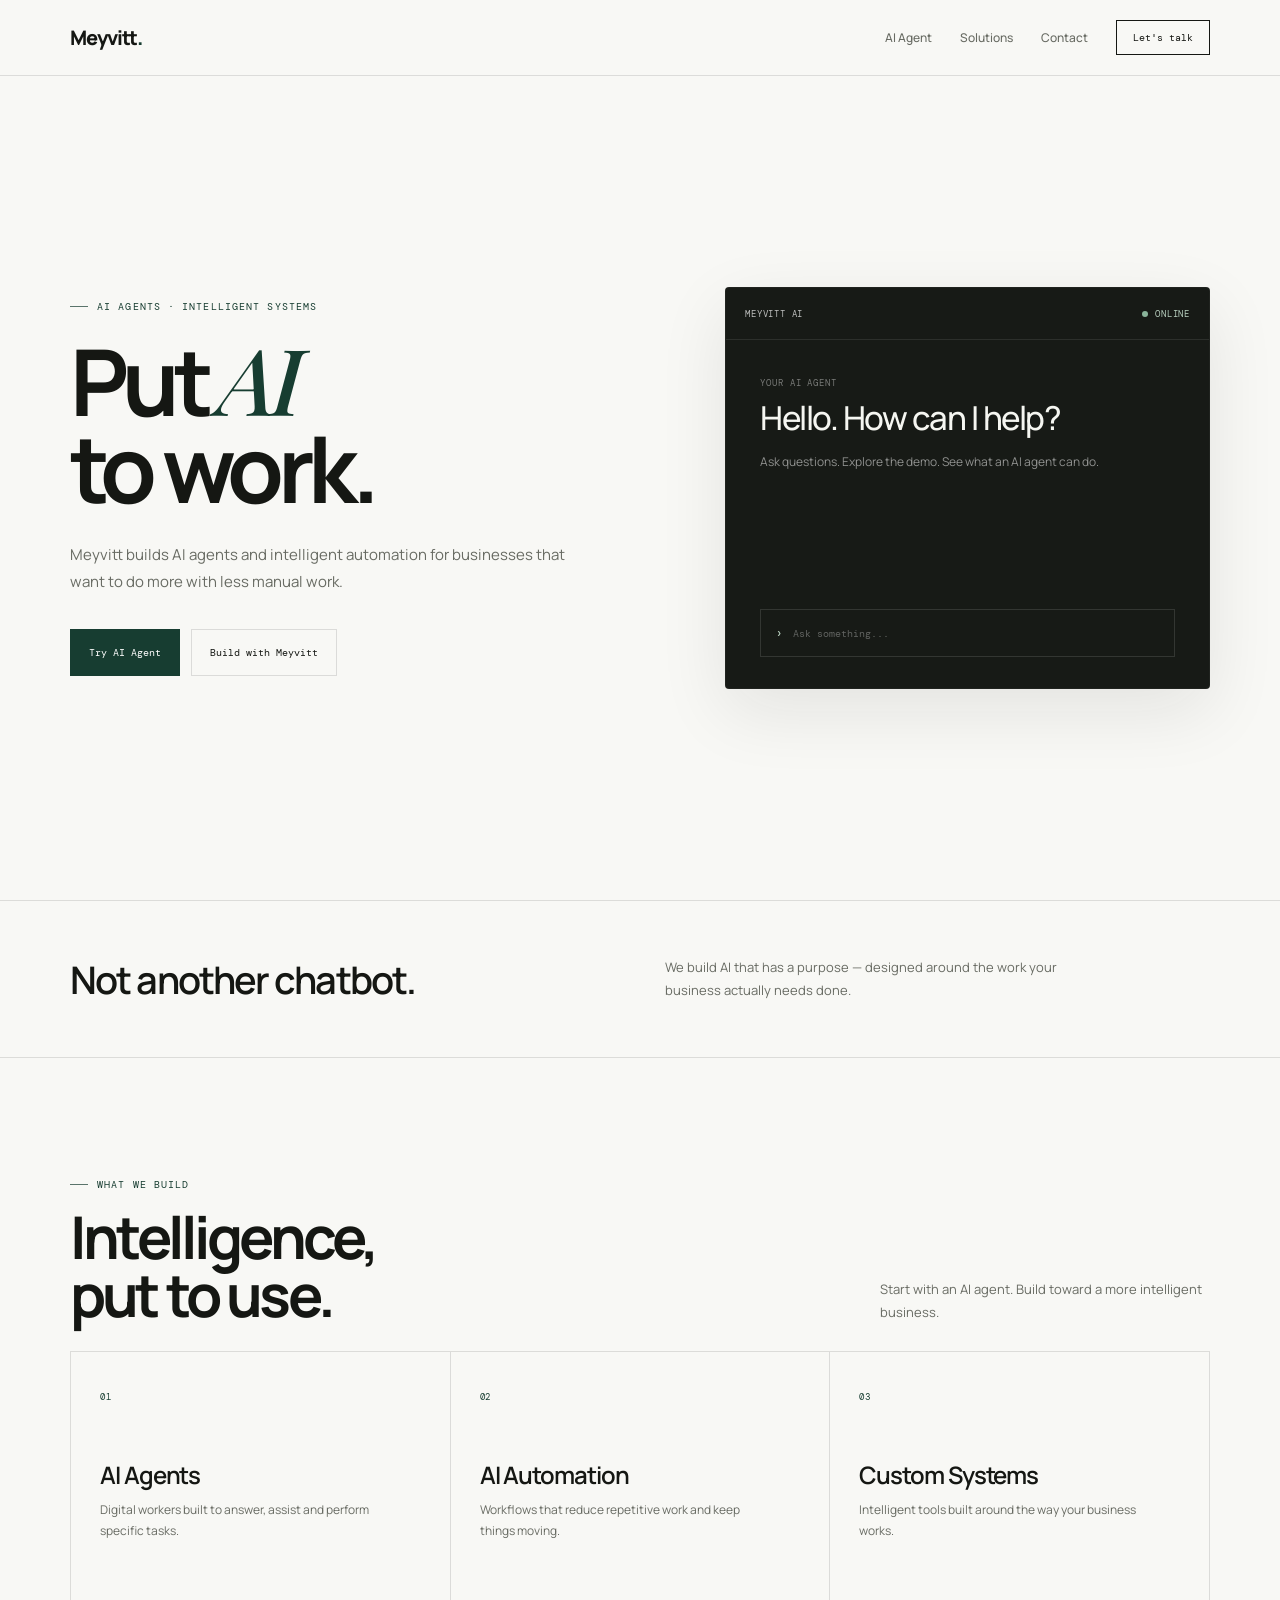
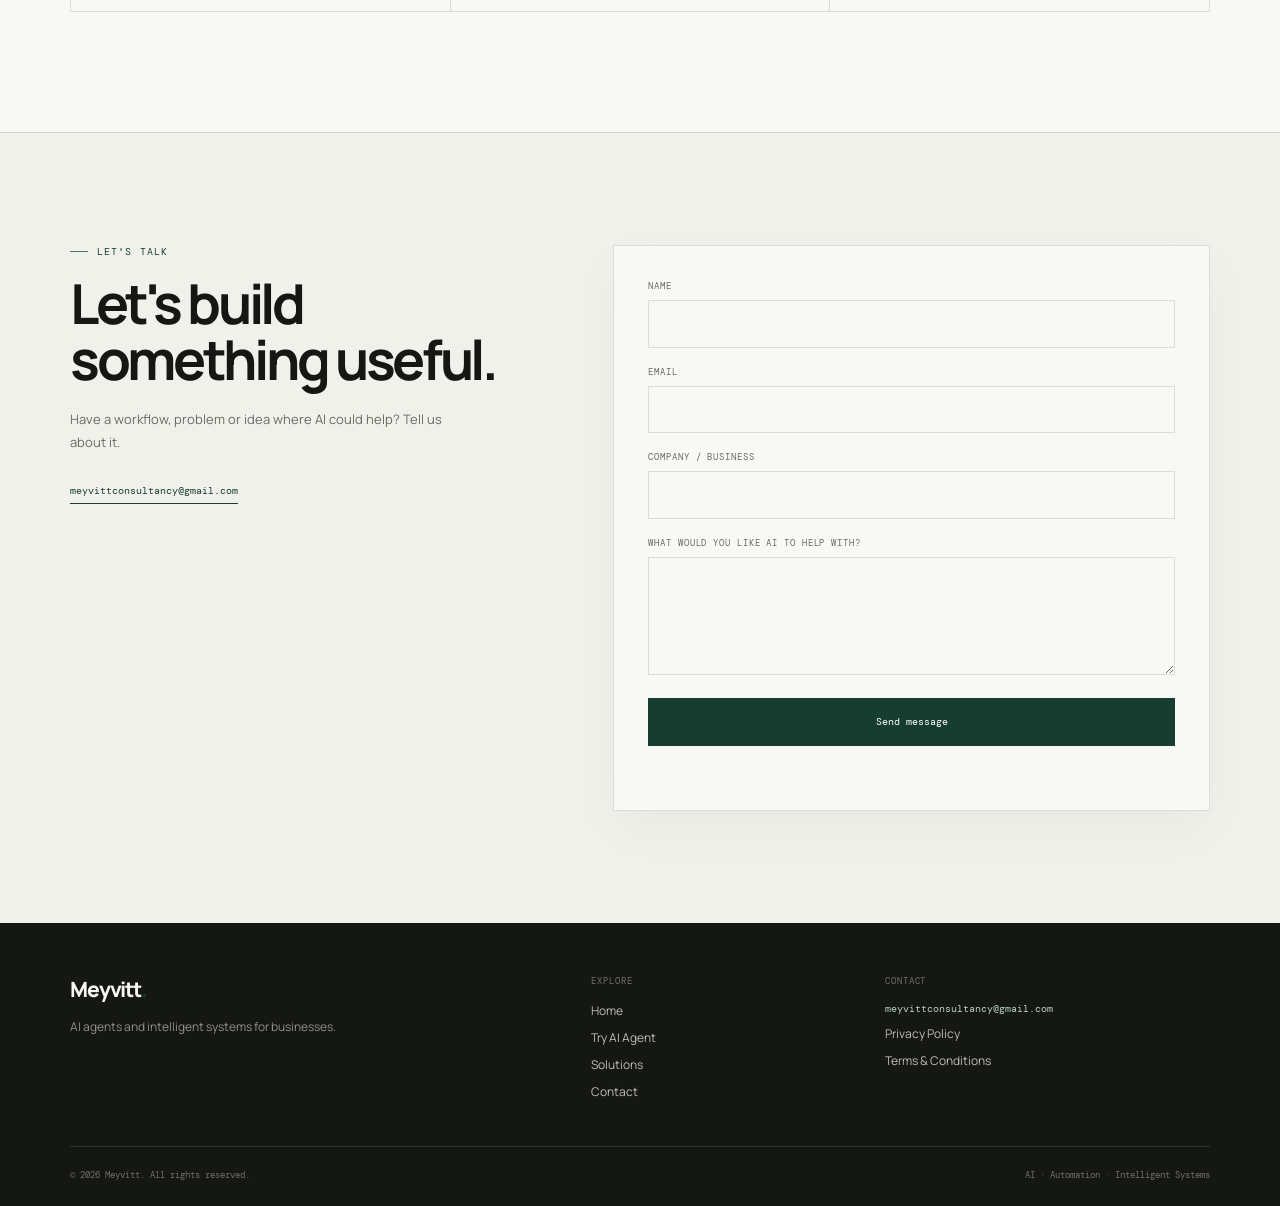
==== commit 525a27d9: "pivot to AI agents" ====
--- a/index.html
+++ b/index.html
@@ -1042,7 +1042,7 @@
         </a>
 
         <a href="#contact" class="nav-button">
-          Let's talk →
+          Let's talk
         </a>
 
       </div>
@@ -1090,7 +1090,7 @@
               <a href="AIAgent/"
                  class="button button-primary">
 
-                Try AI Agent →
+                Try AI Agent
 
               </a>
 
@@ -1098,7 +1098,7 @@
               <a href="#contact"
                  class="button button-secondary">
 
-                Build with Meyvitt →
+                Build with Meyvitt
 
               </a>
 
@@ -1429,7 +1429,7 @@
               type="submit"
               id="cf-submit">
 
-              Send message →
+              Send message
 
             </button>
 
@@ -1746,7 +1746,7 @@
 
 
           submitBtn.textContent =
-            'Send message →';
+            'Send message';
 
         }
 
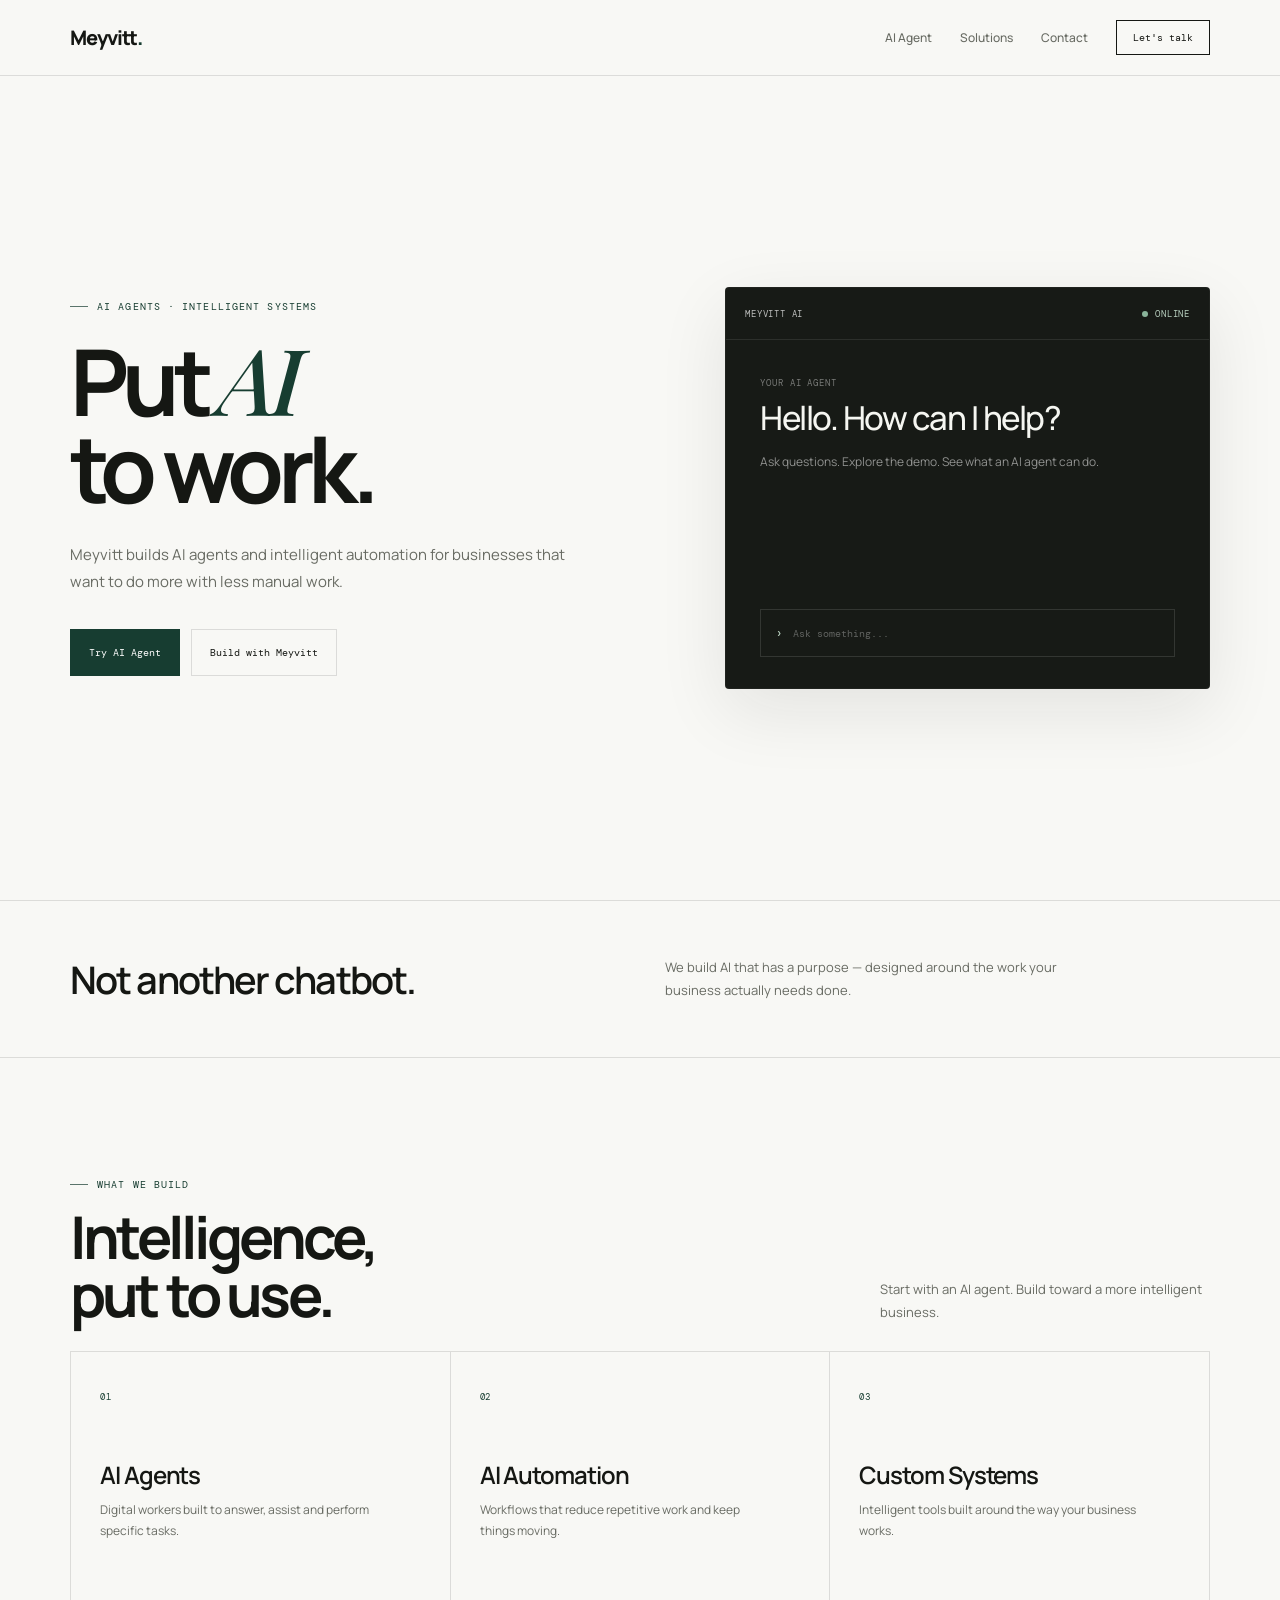
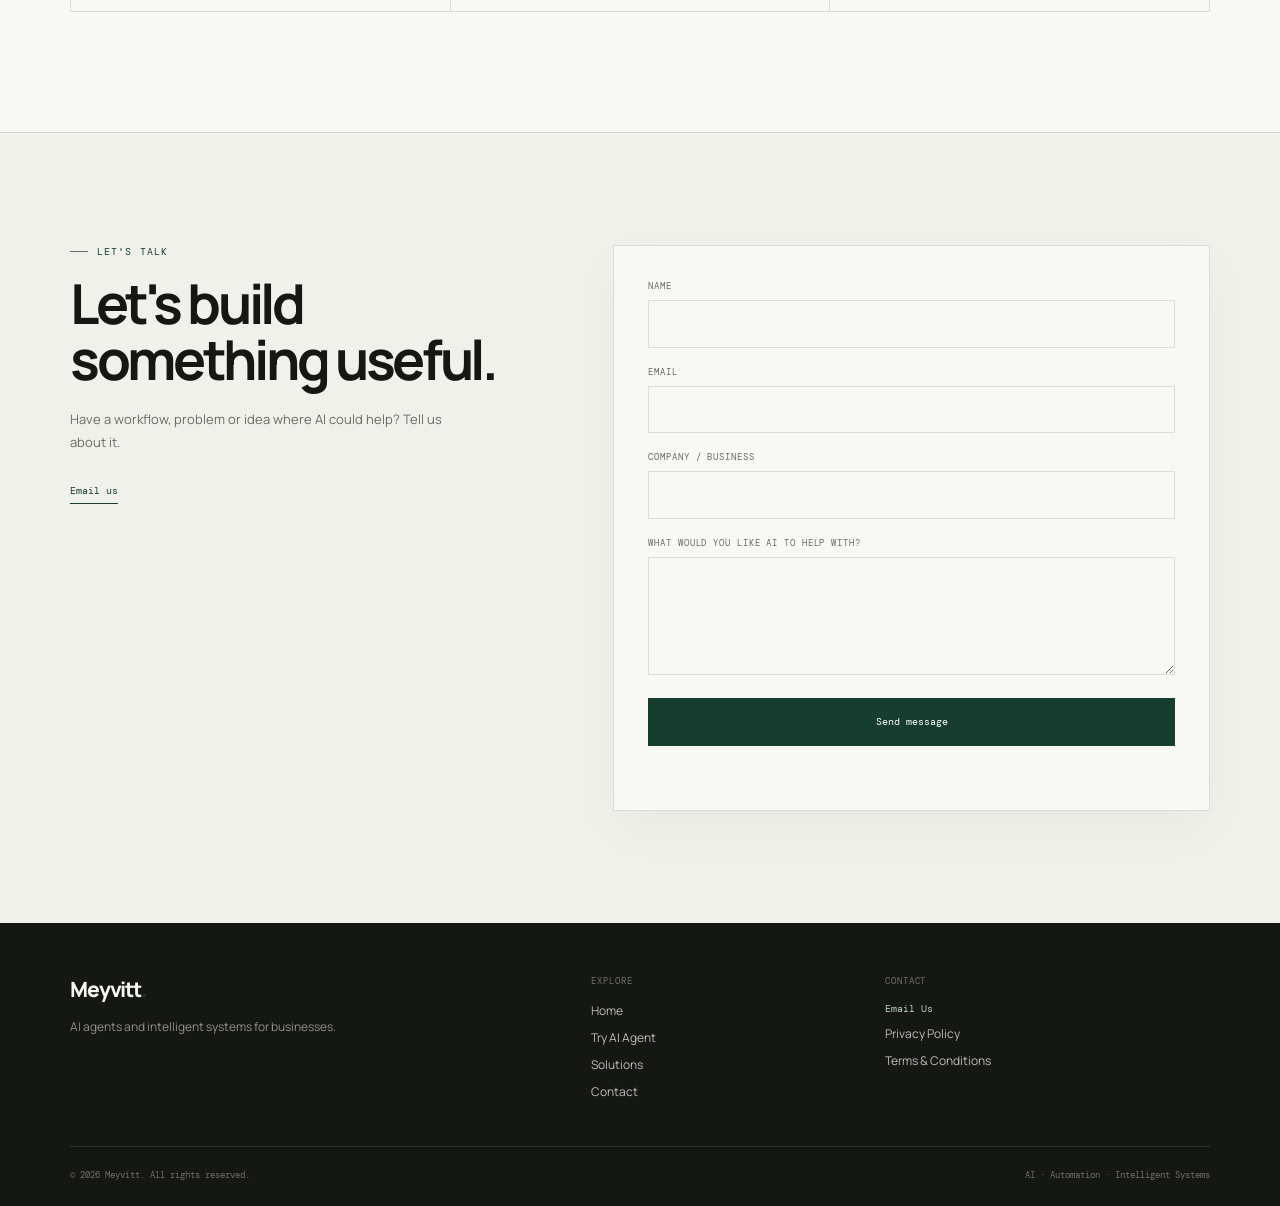
==== commit ae972462: "final changes" ====
--- a/index.html
+++ b/index.html
@@ -4,7 +4,7 @@
   <meta charset="UTF-8">
   <meta name="viewport" content="width=device-width, initial-scale=1.0">
 
-  <title>Meyvitt — AI That Works</title>
+  <title>Meyvitt | AI That Works</title>
   <meta name="description" content="Meyvitt builds AI agents and intelligent automation for businesses.">
   <meta name="theme-color" content="#173d31">
 
@@ -1341,7 +1341,7 @@
             <a class="contact-email"
                href="mailto:meyvittconsultancy@gmail.com">
 
-              meyvittconsultancy@gmail.com
+              Email us
 
             </a>
 
@@ -1531,7 +1531,7 @@
             <a class="footer-email"
                href="mailto:meyvittconsultancy@gmail.com">
 
-              meyvittconsultancy@gmail.com
+              Email Us
 
             </a>
 
@@ -1717,7 +1717,7 @@
 
 
           statusEl.textContent =
-            "Thanks — we've received your message. We'll get back to you soon.";
+            "Thanks! We've received your message. We'll get back to you in 24 hours.";
 
 
           statusEl.className =
